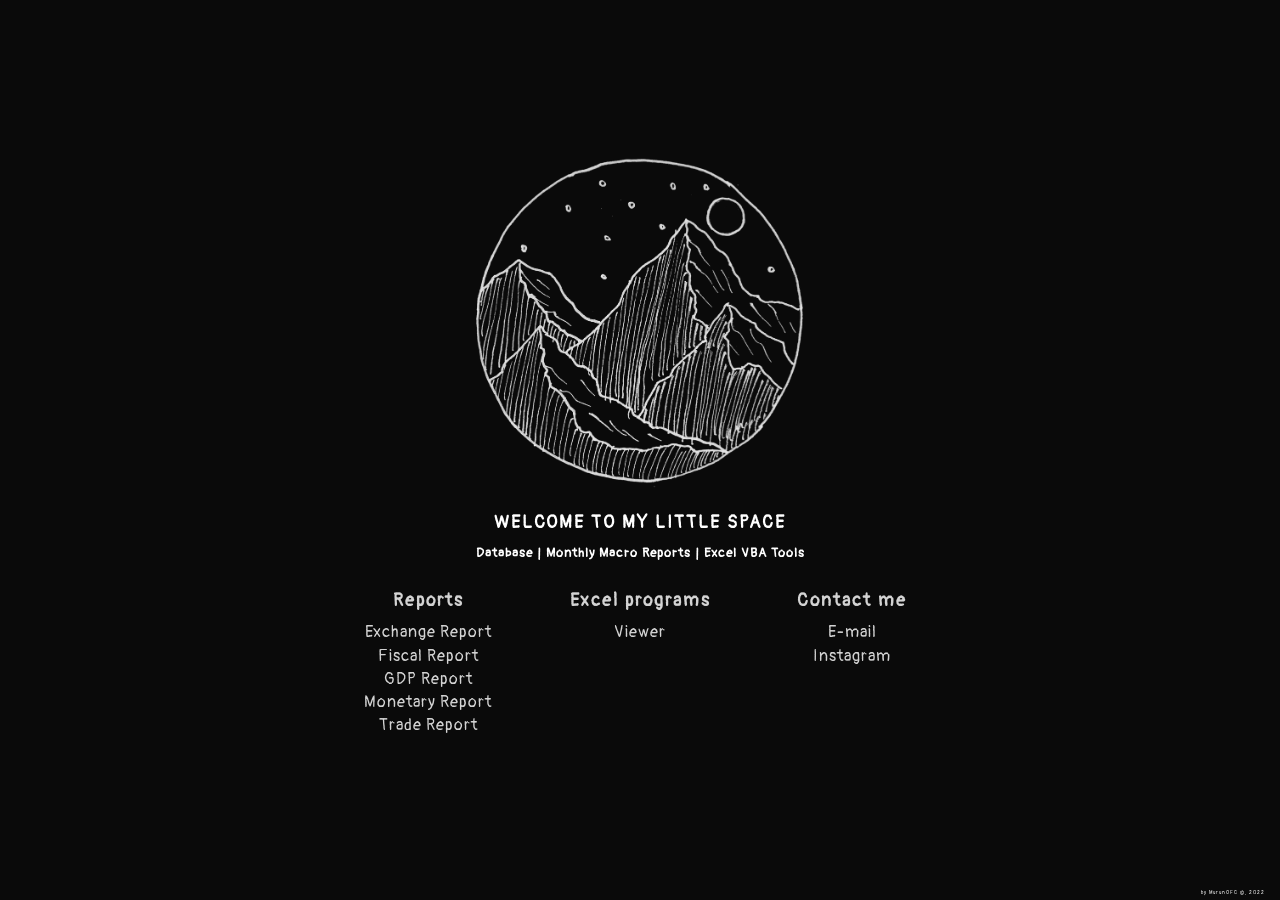
==== index.html @ 17a5b667 "Update on Reports" ====
<html>

<head>
    <link rel="stylesheet" type="text/css" href="assets/stylesheet.css" media="screen" />
    <link rel="preconnect" href="https://fonts.googleapis.com">
    <link rel="preconnect" href="https://fonts.gstatic.com" crossorigin>
    <link href="https://fonts.googleapis.com/css2?family=Pangolin&display=swap" rel="stylesheet">
    <link rel="icon" href="assets/favicon.svg" type="image/svg+xml">
    <script src="assets/homepage.js"></script>
    <title>MurunOFC</title>
</head>

<body>
    <div class="center-container">
        <div class="image-container">
            <img class='image' id="center-image">
        </div>

        <div class="middle">
            <h2>WELCOME TO MY LITTLE SPACE</h2>
            <h3>Database | Monthly Macro Reports | Excel VBA Tools</h3>
        </div>

        <div class='links-container'>

            <div class='links-group'>
                <h2>Reports</h2>
                <ul class='links-list'>

                    <li><a href="/documents/Exchange Report.pdf">Exchange Report</a></li>

                    <li><a href="/documents/Fiscal Report.pdf">Fiscal Report</a></li>

                    <li><a href="/documents/GDP Report.pdf">GDP Report</a></li>

                    <li><a href="/documents/Monetary Report.pdf">Monetary Report</a></li>

                    <li><a href="/documents/Trade Report.pdf">Trade Report</a></li>

                </ul>
            </div>

            <div class='links-group'>
                <h2>Excel programs</h2>
                <ul class='links-list'>

                    <li><a href="/documents/Viewer.xlsm">Viewer</a></li>
                    <!--
                    <li><a href="https://Stackoverflow.com">StackOverflow</a></li>

                    <li><a href="https://cloud.google.com/">Google Cloud</a></li>
                    -->
                </ul>
            </div>

            <div class='links-group'>
                <h2>Contact me</h2>
                <ul class='links-list'>

                    <li><a href="mailto: murunofc@gmail.com">E-mail</a></li>

                    <li><a href="https://www.instagram.com/murunofc/">Instagram</a></li>

                </ul>
            </div>

            <div class="bottom">
                <p>by MurunOFC ©, 2022 </p>
            </div>

        </div>
    </div>
</body>

</html>
---- assets/stylesheet.css ----
:root {
    --background-color: #0a0a0a;
    --text-color: #D3D3D3;
    --placeholder-color: #dedeee;
    --header-color: white;
    --accent-color: #30D8F0;
    --title-color: white;
}

body {
    min-height: 100vh;
    min-width: 100vw;
    display: flex;
    justify-content: center;
    align-items: center;
    font-family: 'Pangolin', cursive;
    color: var(--header-color);
    letter-spacing: 1px;
    margin: 0;
    padding: 0;
    background-color: var(--background-color);
    /*background-image: url('/assets/background.jpg');
    height: 100%;
    background-position: center;
    background-size: cover;
    position: relative;*/
}


h2 {
    font-size: 1.1rem;
    margin: 0 0 .5rem 0;
    letter-spacing: 2px;
}

h3 {
    font-size: 0.8rem;
}

.center-container {
    width: 90%;
    max-width: 1000px;
    display: flex;
    flex-direction: column;
    justify-content: center;
    align-items: center;
}

.image-container {
    width: 40%;
    max-width: 350px;
    margin-bottom: 1rem;
}

.image {
    width: 100%;
    border-radius: 50%;
    aspect-ratio: 1;
    object-fit: cover;
}


.middle {
    text-align: center;
    list-style-type: none;
    /* Remove bullets */
    padding: 0;
    /* Remove padding */
    margin: 0;
    /* Remove margins */
    color: var(--title-color);
}


.links-container {
    width: 100%;
    display: flex;
    flex-direction: row;
    justify-content: center;
    align-items: top;
    flex-wrap: wrap;
}

.links-group {
    display: flex;
    flex-direction: column;
    justify-content: top;
    align-items: center;
    flex: 1 1 0px;
    margin: 1em;
    max-width: 180px;
    color: var(--text-color)
}

.links-list {
    text-align: center;
    list-style-type: none;
    /* Remove bullets */
    padding: 0;
    /* Remove padding */
    margin: 0;
    /* Remove margins */
}

.links-list a {
    text-decoration: none;
    color: var(--text-color);
    transition: ease all .3s;
}

.links-list a:hover {
    color: var(--accent-color);
}

.links-list li {
    margin: 0.2rem 0;
}

.bottom {
    text-align: center;
    bottom: 0;
    font-size: 0.3rem;
    right: 15px;
    position: absolute;
}
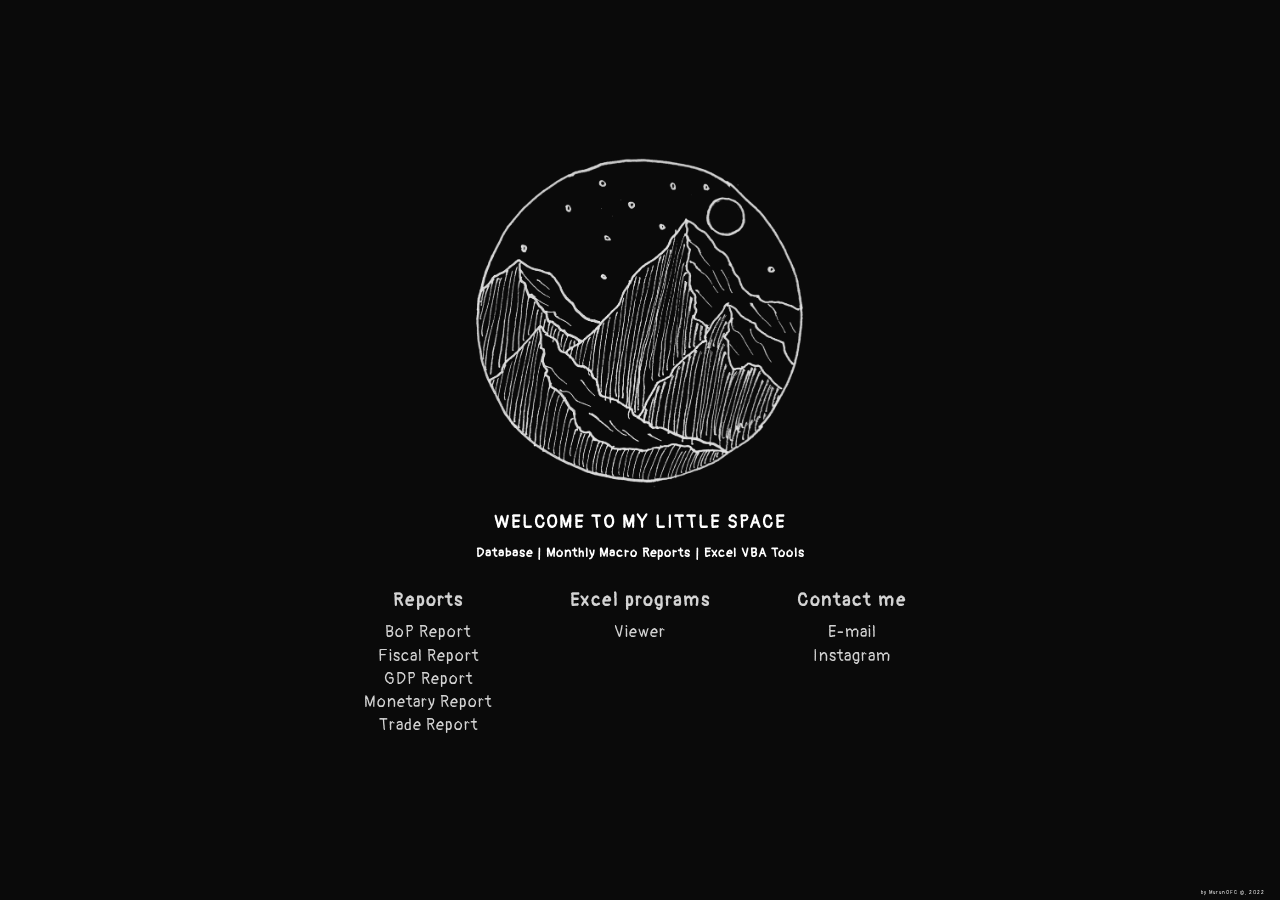
==== commit 1d0ff0d8: "scheduled commit - Sun 05/21/2023" ====
--- a/index.html
+++ b/index.html
@@ -27,7 +27,7 @@
                 <h2>Reports</h2>
                 <ul class='links-list'>
 
-                    <li><a href="/documents/Exchange Report.pdf">Exchange Report</a></li>
+                    <li><a href="/documents/BoP Report.pdf">BoP Report</a></li>
 
                     <li><a href="/documents/Fiscal Report.pdf">Fiscal Report</a></li>
 
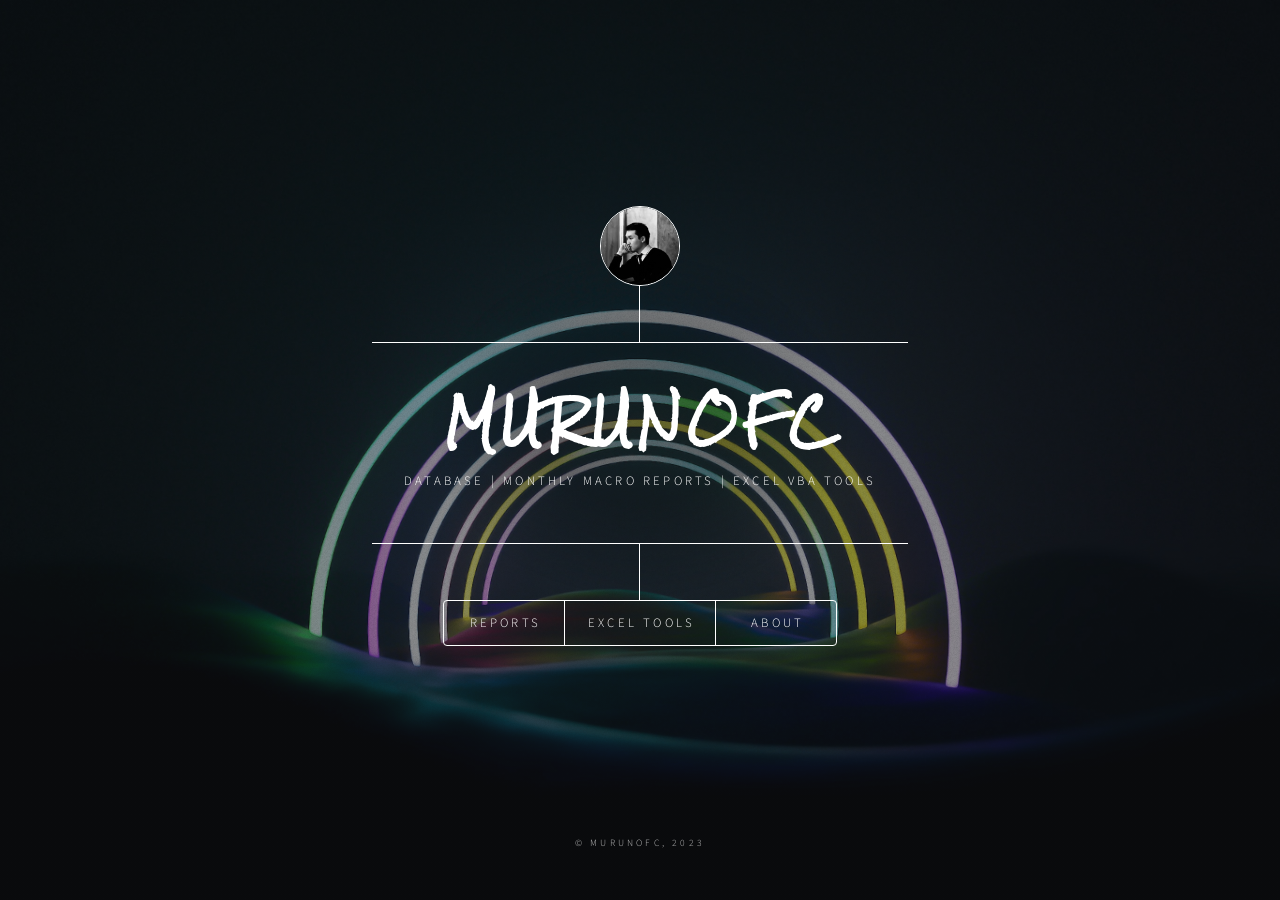
==== commit c9e3530a: "Website Version 3" ====
--- a/index.html
+++ b/index.html
@@ -1,75 +1,206 @@
+<!DOCTYPE HTML>
+
 <html>
 
 <head>
-    <link rel="stylesheet" type="text/css" href="assets/stylesheet.css" media="screen" />
-    <link rel="preconnect" href="https://fonts.googleapis.com">
-    <link rel="preconnect" href="https://fonts.gstatic.com" crossorigin>
-    <link href="https://fonts.googleapis.com/css2?family=Pangolin&display=swap" rel="stylesheet">
-    <link rel="icon" href="assets/favicon.svg" type="image/svg+xml">
-    <script src="assets/homepage.js"></script>
     <title>MurunOFC</title>
+    <meta charset="utf-8" />
+    <meta name="viewport" content="width=device-width, initial-scale=1, user-scalable=no" />
+    <link rel="stylesheet" href="assets/css/main.css" />
+    <noscript>
+        <link rel="stylesheet" href="assets/css/noscript.css" />
+    </noscript>
 </head>
 
-<body>
-    <div class="center-container">
-        <div class="image-container">
-            <img class='image' id="center-image">
+<body class="is-preload">
+
+    <!-- Wrapper -->
+    <div id="wrapper">
+
+        <!-- Header -->
+        <header id="header">
+            <div class="logo">
+                <div class="image-cropper">
+                    <img src="images/profile.jpg" class="rounded" />
+                </div>
+            </div>
+            <div class="content">
+                <div class="inner">
+                    <h1>MurunOFC</h1>
+                    <p>Database | Monthly Macro Reports | Excel VBA Tools</p>
+                </div>
+            </div>
+            <nav>
+                <ul>
+                    <li><a href="#report">Reports</a></li>
+                    <li><a href="#tools">Excel Tools</a></li>
+                    <li><a href="#about">About</a></li>
+
+                </ul>
+            </nav>
+        </header>
+
+        <!-- Main -->
+        <div id="main">
+
+            <!-- Reports -->
+            <article id="report">
+
+                <h2 class="major">Reports</h2>
+                <!-- <span class="image main"><img src="images/pic01.jpg" alt="" /></span> -->
+                <!-- <p>Mongolian Macro-Economic reports</p> -->
+
+                <table>
+                    <thead>
+                        <tr>
+                            <th>Report Name</th>
+                            <th></th>
+                            <th></th>
+                        </tr>
+                    </thead>
+                    <tbody>
+                        <tr>
+                            <td>GDP Report</td>
+                            <td>
+                                <a target="_blank" href="/documents/GDP Report MN.pdf" class="button small">MN</a>
+                            </td>
+                            <td><a target="_blank" href="/documents/GDP Report EN.pdf" class="button small">EN</a></td>
+                        </tr>
+
+                        <tr>
+                            <td>Monetary Report</td>
+                            <td>
+                                <a target="_blank" href="/documents/Monetary Report MN.pdf" class="button small">MN</a>
+                            </td>
+                            <td><a target="_blank" href="/documents/Monetary Report EN.pdf" class="button small">EN</a>
+                            </td>
+                        </tr>
+
+                        <tr>
+                            <td>Trade Report</td>
+                            <td>
+                                <a target="_blank" href="/documents/Trade Report MN.pdf" class="button small">MN</a>
+                            </td>
+                            <td><a target="_blank" href="/documents/Trade Report EN.pdf" class="button small">EN</a>
+                            </td>
+                        </tr>
+
+                        <tr>
+                            <td>Fiscal Report</td>
+                            <td>
+                                <a target="_blank" href="/documents/Fiscal Report MN.pdf" class="button small">MN</a>
+                            </td>
+                            <td><a target="_blank" href="/documents/Fiscal Report EN.pdf" class="button small">EN</a>
+                            </td>
+                        </tr>
+
+                        <tr>
+                            <td>BoP Report</td>
+                            <td>
+                                <a target="_blank" href="/documents/BoP Report MN.pdf" class="button small">MN</a>
+                            </td>
+                            <td><a target="_blank" href="/documents/BoP Report EN.pdf" class="button small">EN</a></td>
+                        </tr>
+
+                    </tbody>
+
+                </table>
+
+
+            </article>
+
+
+            <!-- Excel Tools -->
+            <article id="tools">
+                <h2 class="major">Excel Tools</h2>
+                <!-- <span class="image main"><img src="images/pic02.jpg" alt="" /></span> -->
+
+                <table>
+                    <thead>
+                        <tr>
+                            <th>Tools</th>
+                            <th></th>
+                        </tr>
+                    </thead>
+                    <tbody>
+                        <tr>
+                            <td>Excel Viewer</td>
+                            <td>
+                                <a target="_blank" href="/documents/Viewer.xlsm" class="button small">Download</a>
+                            </td>
+
+                        </tr>
+
+
+
+
+                    </tbody>
+
+                </table>
+
+
+            </article>
+
+            <!-- Contact -->
+            <article id="about">
+                <h2 class="major">About me</h2>
+                <!-- <span class="image main"><img src="images/pic03.jpg" alt="" /></span> -->
+                <p>
+                    <b>Murun Ulziibaatar</b> </br>
+                    Economist | Researcher | Data Analyst </br>
+                    </br>
+                    I make automations on python and vba. You can find macro-economic datas and reports updated on
+                    monthly bases on this website. </br>
+                    </br>
+                    Ulaanbaatar, Mongolia
+
+                </p>
+
+                <section class="split contact">
+                    <section class="alt">
+                        <h3></h3>
+                        <ul class="icons">
+                            <li><a href="mailto: murunofc@gmail.com" class="fas fa-envelope"><span
+                                        class="label"></span></a>
+                            <li><a target="_blank" href="https://www.instagram.com/murunofc/"
+                                    class="icon brands fa-instagram"><span class="label">Instagram</span></a>
+                            </li>
+                            <li><a target="_blank" href="https://github.com/murunofc"
+                                    class="icon brands fa-github"><span class="label">GitHub</span></a></li>
+                        </ul>
+                    </section>
+
+
+                </section>
+
+
+
+
+
+
+            </article>
+
+
+
         </div>
 
-        <div class="middle">
-            <h2>WELCOME TO MY LITTLE SPACE</h2>
-            <h3>Database | Monthly Macro Reports | Excel VBA Tools</h3>
-        </div>
-
-        <div class='links-container'>
-
-            <div class='links-group'>
-                <h2>Reports</h2>
-                <ul class='links-list'>
-
-                    <li><a href="/documents/BoP Report.pdf">BoP Report</a></li>
-
-                    <li><a href="/documents/Fiscal Report.pdf">Fiscal Report</a></li>
-
-                    <li><a href="/documents/GDP Report.pdf">GDP Report</a></li>
-
-                    <li><a href="/documents/Monetary Report.pdf">Monetary Report</a></li>
-
-                    <li><a href="/documents/Trade Report.pdf">Trade Report</a></li>
-
-                </ul>
-            </div>
-
-            <div class='links-group'>
-                <h2>Excel programs</h2>
-                <ul class='links-list'>
-
-                    <li><a href="/documents/Viewer.xlsm">Viewer</a></li>
-                    <!--
-                    <li><a href="https://Stackoverflow.com">StackOverflow</a></li>
-
-                    <li><a href="https://cloud.google.com/">Google Cloud</a></li>
-                    -->
-                </ul>
-            </div>
-
-            <div class='links-group'>
-                <h2>Contact me</h2>
-                <ul class='links-list'>
-
-                    <li><a href="mailto: murunofc@gmail.com">E-mail</a></li>
-
-                    <li><a href="https://www.instagram.com/murunofc/">Instagram</a></li>
-
-                </ul>
-            </div>
-
-            <div class="bottom">
-                <p>by MurunOFC ©, 2022 </p>
-            </div>
-
-        </div>
+        <!-- Footer -->
+        <footer id="footer">
+            <p class="copyright">&copy; MurunOFC, 2023</p>
+        </footer>
+
     </div>
+
+    <!-- BG -->
+    <div id="bg"></div>
+
+    <!-- Scripts -->
+    <script src="assets/js/jquery.min.js"></script>
+    <script src="assets/js/browser.min.js"></script>
+    <script src="assets/js/breakpoints.min.js"></script>
+    <script src="assets/js/util.js"></script>
+    <script src="assets/js/main.js"></script>
+
 </body>
 
 </html>
--- a/assets/css/main.css
+++ b/assets/css/main.css
@@ -0,0 +1,1798 @@
+@import url(fontawesome-all.min.css);
+@import url("https://fonts.googleapis.com/css?family=Source+Sans+Pro:300italic,600italic,300,600");
+@import url("https://fonts.googleapis.com/css?family=Open+Sans:700");
+@import url("https://fonts.googleapis.com/css2?family=Caveat:wght@700&display=swap");
+@import url("https://fonts.googleapis.com/css2?family=Rock+Salt&display=swap");
+
+html,
+body,
+div,
+span,
+applet,
+object,
+iframe,
+h1,
+h2,
+h3,
+h4,
+h5,
+h6,
+p,
+blockquote,
+pre,
+a,
+abbr,
+acronym,
+address,
+big,
+cite,
+code,
+del,
+dfn,
+em,
+img,
+ins,
+kbd,
+q,
+s,
+samp,
+small,
+strike,
+strong,
+sub,
+sup,
+tt,
+var,
+b,
+u,
+i,
+center,
+dl,
+dt,
+dd,
+ol,
+ul,
+li,
+fieldset,
+form,
+label,
+legend,
+table,
+caption,
+tbody,
+tfoot,
+thead,
+tr,
+th,
+td,
+article,
+aside,
+canvas,
+details,
+embed,
+figure,
+figcaption,
+footer,
+header,
+hgroup,
+menu,
+nav,
+output,
+ruby,
+section,
+summary,
+time,
+mark,
+audio,
+video {
+	margin: 0;
+	padding: 0;
+	border: 0;
+	font-size: 100%;
+	font: inherit;
+	vertical-align: baseline;
+}
+
+article,
+aside,
+details,
+figcaption,
+figure,
+footer,
+header,
+hgroup,
+menu,
+nav,
+section {
+	display: block;
+}
+
+body {
+	line-height: 1;
+}
+
+ol,
+ul {
+	list-style: none;
+}
+
+blockquote,
+q {
+	quotes: none;
+}
+
+blockquote:before,
+blockquote:after,
+q:before,
+q:after {
+	content: '';
+	content: none;
+}
+
+table {
+	border-collapse: collapse;
+	border-spacing: 0;
+}
+
+body {
+	-webkit-text-size-adjust: none;
+}
+
+mark {
+	background-color: transparent;
+	color: inherit;
+}
+
+input::-moz-focus-inner {
+	border: 0;
+	padding: 0;
+}
+
+input,
+select,
+textarea {
+	-moz-appearance: none;
+	-webkit-appearance: none;
+	-ms-appearance: none;
+	appearance: none;
+}
+
+/* Basic */
+
+@-ms-viewport {
+	width: device-width;
+}
+
+@media screen and (max-width: 480px) {
+
+	html,
+	body {
+		min-width: 320px;
+	}
+
+}
+
+html {
+	box-sizing: border-box;
+}
+
+*,
+*:before,
+*:after {
+	box-sizing: inherit;
+}
+
+body {
+	background: #1b1f22;
+}
+
+body.is-preload *,
+body.is-preload *:before,
+body.is-preload *:after {
+	-moz-animation: none !important;
+	-webkit-animation: none !important;
+	-ms-animation: none !important;
+	animation: none !important;
+	-moz-transition: none !important;
+	-webkit-transition: none !important;
+	-ms-transition: none !important;
+	transition: none !important;
+}
+
+/* Type */
+
+html {
+	font-size: 16pt;
+}
+
+@media screen and (max-width: 1680px) {
+
+	html {
+		font-size: 12pt;
+	}
+
+}
+
+@media screen and (max-width: 736px) {
+
+	html {
+		font-size: 11pt;
+	}
+
+}
+
+@media screen and (max-width: 360px) {
+
+	html {
+		font-size: 10pt;
+	}
+
+}
+
+body,
+input,
+select,
+textarea {
+	color: #ffffff;
+	font-family: "Source Sans Pro", sans-serif;
+	font-weight: 300;
+	font-size: 1rem;
+	line-height: 1.65;
+}
+
+a {
+	-moz-transition: color 0.2s ease-in-out, background-color 0.2s ease-in-out, border-bottom-color 0.2s ease-in-out;
+	-webkit-transition: color 0.2s ease-in-out, background-color 0.2s ease-in-out, border-bottom-color 0.2s ease-in-out;
+	-ms-transition: color 0.2s ease-in-out, background-color 0.2s ease-in-out, border-bottom-color 0.2s ease-in-out;
+	transition: color 0.2s ease-in-out, background-color 0.2s ease-in-out, border-bottom-color 0.2s ease-in-out;
+	border-bottom: dotted 1px rgba(255, 255, 255, 0.5);
+	text-decoration: none;
+	color: inherit;
+}
+
+a:hover {
+	border-bottom-color: transparent;
+}
+
+strong,
+b {
+	color: #ffffff;
+	font-weight: 600;
+}
+
+em,
+i {
+	font-style: italic;
+}
+
+p {
+	margin: 0 0 2rem 0;
+}
+
+h1,
+h2,
+h3,
+h4,
+h5,
+h6 {
+	color: #ffffff;
+	font-weight: 600;
+	line-height: 1.5;
+	margin: 0 0 1rem 0;
+	text-transform: uppercase;
+	letter-spacing: 0.2rem;
+}
+
+h1 a,
+h2 a,
+h3 a,
+h4 a,
+h5 a,
+h6 a {
+	color: inherit;
+	text-decoration: none;
+}
+
+h1.major,
+h2.major,
+h3.major,
+h4.major,
+h5.major,
+h6.major {
+	border-bottom: solid 1px #ffffff;
+	width: -moz-max-content;
+	width: -webkit-max-content;
+	width: -ms-max-content;
+	width: max-content;
+	padding-bottom: 0.5rem;
+	margin: 0 0 2rem 0;
+}
+
+h1 {
+	font-size: 3rem;
+	line-height: 1.3;
+	letter-spacing: 0.25rem;
+	/* font-family: 'Caveat', cursive; */
+	font-family: 'Rock Salt', cursive;
+}
+
+h2 {
+	font-size: 1.5rem;
+	line-height: 1.4;
+	letter-spacing: 0.25rem;
+	font-family: "Source Sans Pro", sans-serif;
+}
+
+h3 {
+	font-size: 1rem;
+}
+
+h4 {
+	font-size: 0.8rem;
+}
+
+h5 {
+	font-size: 0.7rem;
+}
+
+h6 {
+	font-size: 0.6rem;
+}
+
+@media screen and (max-width: 736px) {
+
+	h1 {
+		font-size: 1.75rem;
+		line-height: 1.4;
+	}
+
+	h2 {
+		font-size: 1.25em;
+		line-height: 1.5;
+	}
+
+}
+
+sub {
+	font-size: 0.8rem;
+	position: relative;
+	top: 0.5rem;
+}
+
+sup {
+	font-size: 0.8rem;
+	position: relative;
+	top: -0.5rem;
+}
+
+blockquote {
+	border-left: solid 4px #ffffff;
+	font-style: italic;
+	margin: 0 0 2rem 0;
+	padding: 0.5rem 0 0.5rem 2rem;
+}
+
+code {
+	background: rgba(255, 255, 255, 0.075);
+	border-radius: 4px;
+	font-family: "Source Sans Pro", sans-serif;
+	font-size: 0.9rem;
+	margin: 0 0.25rem;
+	padding: 0.25rem 0.65rem;
+}
+
+pre {
+	-webkit-overflow-scrolling: touch;
+	font-family: "Source Sans Pro", sans-serif;
+	font-size: 0.9rem;
+	margin: 0 0 2rem 0;
+}
+
+pre code {
+	display: block;
+	line-height: 1.75;
+	padding: 1rem 1.5rem;
+	overflow-x: auto;
+}
+
+hr {
+	border: 0;
+	border-bottom: solid 1px #ffffff;
+	margin: 2.75rem 0;
+}
+
+.align-left {
+	text-align: left;
+}
+
+.align-center {
+	text-align: center;
+}
+
+.align-right {
+	text-align: right;
+}
+
+/* Form */
+
+form {
+	margin: 0 0 2rem 0;
+}
+
+form> :last-child {
+	margin-bottom: 0;
+}
+
+form>.fields {
+	display: -moz-flex;
+	display: -webkit-flex;
+	display: -ms-flex;
+	display: flex;
+	-moz-flex-wrap: wrap;
+	-webkit-flex-wrap: wrap;
+	-ms-flex-wrap: wrap;
+	flex-wrap: wrap;
+	width: calc(100% + 3rem);
+	margin: -1.5rem 0 2rem -1.5rem;
+}
+
+form>.fields>.field {
+	-moz-flex-grow: 0;
+	-webkit-flex-grow: 0;
+	-ms-flex-grow: 0;
+	flex-grow: 0;
+	-moz-flex-shrink: 0;
+	-webkit-flex-shrink: 0;
+	-ms-flex-shrink: 0;
+	flex-shrink: 0;
+	padding: 1.5rem 0 0 1.5rem;
+	width: calc(100% - 1.5rem);
+}
+
+form>.fields>.field.half {
+	width: calc(50% - 0.75rem);
+}
+
+form>.fields>.field.third {
+	width: calc(100%/3 - 0.5rem);
+}
+
+form>.fields>.field.quarter {
+	width: calc(25% - 0.375rem);
+}
+
+@media screen and (max-width: 480px) {
+
+	form>.fields {
+		width: calc(100% + 3rem);
+		margin: -1.5rem 0 2rem -1.5rem;
+	}
+
+	form>.fields>.field {
+		padding: 1.5rem 0 0 1.5rem;
+		width: calc(100% - 1.5rem);
+	}
+
+	form>.fields>.field.half {
+		width: calc(100% - 1.5rem);
+	}
+
+	form>.fields>.field.third {
+		width: calc(100% - 1.5rem);
+	}
+
+	form>.fields>.field.quarter {
+		width: calc(100% - 1.5rem);
+	}
+
+}
+
+label {
+	color: #ffffff;
+	display: block;
+	font-size: 0.8rem;
+	font-weight: 300;
+	letter-spacing: 0.2rem;
+	line-height: 1.5;
+	margin: 0 0 1rem 0;
+	text-transform: uppercase;
+}
+
+input[type="text"],
+input[type="password"],
+input[type="email"],
+input[type="tel"],
+select,
+textarea {
+	-moz-appearance: none;
+	-webkit-appearance: none;
+	-ms-appearance: none;
+	appearance: none;
+	-moz-transition: border-color 0.2s ease-in-out, box-shadow 0.2s ease-in-out, background-color 0.2s ease-in-out;
+	-webkit-transition: border-color 0.2s ease-in-out, box-shadow 0.2s ease-in-out, background-color 0.2s ease-in-out;
+	-ms-transition: border-color 0.2s ease-in-out, box-shadow 0.2s ease-in-out, background-color 0.2s ease-in-out;
+	transition: border-color 0.2s ease-in-out, box-shadow 0.2s ease-in-out, background-color 0.2s ease-in-out;
+	background-color: transparent;
+	border-radius: 4px;
+	border: solid 1px #ffffff;
+	color: inherit;
+	display: block;
+	outline: 0;
+	padding: 0 1rem;
+	text-decoration: none;
+	width: 100%;
+}
+
+input[type="text"]:invalid,
+input[type="password"]:invalid,
+input[type="email"]:invalid,
+input[type="tel"]:invalid,
+select:invalid,
+textarea:invalid {
+	box-shadow: none;
+}
+
+input[type="text"]:focus,
+input[type="password"]:focus,
+input[type="email"]:focus,
+input[type="tel"]:focus,
+select:focus,
+textarea:focus {
+	background: rgba(255, 255, 255, 0.075);
+	border-color: #ffffff;
+	box-shadow: 0 0 0 1px #ffffff;
+}
+
+select {
+	background-image: url("data:image/svg+xml;charset=utf8,%3Csvg xmlns='http://www.w3.org/2000/svg' width='40' height='40' preserveAspectRatio='none' viewBox='0 0 40 40'%3E%3Cpath d='M9.4,12.3l10.4,10.4l10.4-10.4c0.2-0.2,0.5-0.4,0.9-0.4c0.3,0,0.6,0.1,0.9,0.4l3.3,3.3c0.2,0.2,0.4,0.5,0.4,0.9 c0,0.4-0.1,0.6-0.4,0.9L20.7,31.9c-0.2,0.2-0.5,0.4-0.9,0.4c-0.3,0-0.6-0.1-0.9-0.4L4.3,17.3c-0.2-0.2-0.4-0.5-0.4-0.9 c0-0.4,0.1-0.6,0.4-0.9l3.3-3.3c0.2-0.2,0.5-0.4,0.9-0.4S9.1,12.1,9.4,12.3z' fill='%23ffffff' /%3E%3C/svg%3E");
+	background-size: 1.25rem;
+	background-repeat: no-repeat;
+	background-position: calc(100% - 1rem) center;
+	height: 2.75rem;
+	padding-right: 2.75rem;
+	text-overflow: ellipsis;
+}
+
+select option {
+	color: #ffffff;
+	background: #1b1f22;
+}
+
+select:focus::-ms-value {
+	background-color: transparent;
+}
+
+select::-ms-expand {
+	display: none;
+}
+
+input[type="text"],
+input[type="password"],
+input[type="email"],
+select {
+	height: 2.75rem;
+}
+
+textarea {
+	padding: 0.75rem 1rem;
+}
+
+input[type="checkbox"],
+input[type="radio"] {
+	-moz-appearance: none;
+	-webkit-appearance: none;
+	-ms-appearance: none;
+	appearance: none;
+	display: block;
+	float: left;
+	margin-right: -2rem;
+	opacity: 0;
+	width: 1rem;
+	z-index: -1;
+}
+
+input[type="checkbox"]+label,
+input[type="radio"]+label {
+	text-decoration: none;
+	-moz-user-select: none;
+	-webkit-user-select: none;
+	-ms-user-select: none;
+	user-select: none;
+	color: #ffffff;
+	cursor: pointer;
+	display: inline-block;
+	font-size: 0.8rem;
+	font-weight: 300;
+	margin: 0 0 0.5rem 0;
+	padding-left: 2.65rem;
+	padding-right: 0.75rem;
+	position: relative;
+}
+
+input[type="checkbox"]+label:before,
+input[type="radio"]+label:before {
+	-moz-osx-font-smoothing: grayscale;
+	-webkit-font-smoothing: antialiased;
+	display: inline-block;
+	font-style: normal;
+	font-variant: normal;
+	text-rendering: auto;
+	line-height: 1;
+	text-transform: none !important;
+	font-family: 'Font Awesome 5 Free';
+	font-weight: 900;
+}
+
+input[type="checkbox"]+label:before,
+input[type="radio"]+label:before {
+	-moz-transition: border-color 0.2s ease-in-out, box-shadow 0.2s ease-in-out, background-color 0.2s ease-in-out;
+	-webkit-transition: border-color 0.2s ease-in-out, box-shadow 0.2s ease-in-out, background-color 0.2s ease-in-out;
+	-ms-transition: border-color 0.2s ease-in-out, box-shadow 0.2s ease-in-out, background-color 0.2s ease-in-out;
+	transition: border-color 0.2s ease-in-out, box-shadow 0.2s ease-in-out, background-color 0.2s ease-in-out;
+	border-radius: 4px;
+	border: solid 1px #ffffff;
+	content: '';
+	display: inline-block;
+	height: 1.65rem;
+	left: 0;
+	line-height: 1.65rem;
+	position: absolute;
+	text-align: center;
+	top: -0.15rem;
+	width: 1.65rem;
+}
+
+input[type="checkbox"]:checked+label:before,
+input[type="radio"]:checked+label:before {
+	background: #ffffff !important;
+	border-color: #ffffff !important;
+	color: #1b1f22;
+	content: '\f00c';
+}
+
+input[type="checkbox"]:focus+label:before,
+input[type="radio"]:focus+label:before {
+	background: rgba(255, 255, 255, 0.075);
+	border-color: #ffffff;
+	box-shadow: 0 0 0 1px #ffffff;
+}
+
+input[type="checkbox"]+label:before {
+	border-radius: 4px;
+}
+
+input[type="radio"]+label:before {
+	border-radius: 100%;
+}
+
+::-webkit-input-placeholder {
+	color: rgba(255, 255, 255, 0.5) !important;
+	opacity: 1.0;
+}
+
+:-moz-placeholder {
+	color: rgba(255, 255, 255, 0.5) !important;
+	opacity: 1.0;
+}
+
+::-moz-placeholder {
+	color: rgba(255, 255, 255, 0.5) !important;
+	opacity: 1.0;
+}
+
+:-ms-input-placeholder {
+	color: rgba(255, 255, 255, 0.5) !important;
+	opacity: 1.0;
+}
+
+.formerize-placeholder {
+	color: rgba(255, 255, 255, 0.5) !important;
+	opacity: 1.0;
+}
+
+/* Box */
+
+.box {
+	border-radius: 4px;
+	border: solid 1px #ffffff;
+	margin-bottom: 2rem;
+	padding: 1.5em;
+}
+
+.box> :last-child,
+.box> :last-child> :last-child,
+.box> :last-child> :last-child> :last-child {
+	margin-bottom: 0;
+}
+
+.box.alt {
+	border: 0;
+	border-radius: 0;
+	padding: 0;
+}
+
+/* Icon */
+
+.icon {
+	text-decoration: none;
+	border-bottom: none;
+	position: relative;
+}
+
+.icon:before {
+	-moz-osx-font-smoothing: grayscale;
+	-webkit-font-smoothing: antialiased;
+	display: inline-block;
+	font-style: normal;
+	font-variant: normal;
+	text-rendering: auto;
+	line-height: 1;
+	text-transform: none !important;
+	font-family: 'Font Awesome 5 Free';
+	font-weight: 400;
+}
+
+.icon>.label {
+	display: none;
+}
+
+.icon:before {
+	line-height: inherit;
+}
+
+.icon.solid:before {
+	font-weight: 900;
+}
+
+.icon.brands:before {
+	font-family: 'Font Awesome 5 Brands';
+}
+
+/* Image */
+
+.image {
+	border-radius: 4px;
+	border: 0;
+	display: inline-block;
+	position: relative;
+}
+
+.image:before {
+	pointer-events: none;
+	background-image: url("../../images/overlay.png");
+	background-color: rgba(19, 21, 25, 0.5);
+	border-radius: 4px;
+	content: '';
+	display: block;
+	height: 100%;
+	left: 0;
+	opacity: 0.5;
+	position: absolute;
+	top: 0;
+	width: 100%;
+}
+
+.image img {
+	border-radius: 4px;
+	display: block;
+}
+
+.image.left,
+.image.right {
+	max-width: 40%;
+}
+
+.image.left img,
+.image.right img {
+	width: 100%;
+}
+
+.image.left {
+	float: left;
+	padding: 0 1.5em 1em 0;
+	top: 0.25em;
+}
+
+.image.right {
+	float: right;
+	padding: 0 0 1em 1.5em;
+	top: 0.25em;
+}
+
+.image.fit {
+	display: block;
+	margin: 0 0 2rem 0;
+	width: 100%;
+}
+
+.image.fit img {
+	width: 100%;
+}
+
+.image.main {
+	display: block;
+	margin: 2.5rem 0;
+	width: 100%;
+}
+
+.image.main img {
+	width: 100%;
+}
+
+
+@media screen and (max-width: 736px) {
+
+	.image.main {
+		margin: 2rem 0;
+	}
+
+}
+
+@media screen and (max-width: 480px) {
+
+	.image.main {
+		margin: 1.5rem 0;
+	}
+
+}
+
+/* List */
+
+ol {
+	list-style: decimal;
+	margin: 0 0 2rem 0;
+	padding-left: 1.25em;
+}
+
+ol li {
+	padding-left: 0.25em;
+}
+
+ul {
+	list-style: disc;
+	margin: 0 0 2rem 0;
+	padding-left: 1em;
+}
+
+ul li {
+	padding-left: 0.5em;
+}
+
+ul.alt {
+	list-style: none;
+	padding-left: 0;
+}
+
+ul.alt li {
+	border-top: solid 1px #ffffff;
+	padding: 0.5em 0;
+}
+
+ul.alt li:first-child {
+	border-top: 0;
+	padding-top: 0;
+}
+
+dl {
+	margin: 0 0 2rem 0;
+}
+
+dl dt {
+	display: block;
+	font-weight: 600;
+	margin: 0 0 1rem 0;
+}
+
+dl dd {
+	margin-left: 2rem;
+}
+
+/* Actions */
+
+ul.actions {
+	display: -moz-flex;
+	display: -webkit-flex;
+	display: -ms-flex;
+	display: flex;
+	cursor: default;
+	list-style: none;
+	margin-left: -1rem;
+	padding-left: 0;
+}
+
+ul.actions li {
+	padding: 0 0 0 1rem;
+	vertical-align: middle;
+}
+
+ul.actions.special {
+	-moz-justify-content: center;
+	-webkit-justify-content: center;
+	-ms-justify-content: center;
+	justify-content: center;
+	width: 100%;
+	margin-left: 0;
+}
+
+ul.actions.special li:first-child {
+	padding-left: 0;
+}
+
+ul.actions.stacked {
+	-moz-flex-direction: column;
+	-webkit-flex-direction: column;
+	-ms-flex-direction: column;
+	flex-direction: column;
+	margin-left: 0;
+}
+
+ul.actions.stacked li {
+	padding: 1.3rem 0 0 0;
+}
+
+ul.actions.stacked li:first-child {
+	padding-top: 0;
+}
+
+ul.actions.fit {
+	width: calc(100% + 1rem);
+}
+
+ul.actions.fit li {
+	-moz-flex-grow: 1;
+	-webkit-flex-grow: 1;
+	-ms-flex-grow: 1;
+	flex-grow: 1;
+	-moz-flex-shrink: 1;
+	-webkit-flex-shrink: 1;
+	-ms-flex-shrink: 1;
+	flex-shrink: 1;
+	width: 100%;
+}
+
+ul.actions.fit li>* {
+	width: 100%;
+}
+
+ul.actions.fit.stacked {
+	width: 100%;
+}
+
+@media screen and (max-width: 480px) {
+
+	ul.actions:not(.fixed) {
+		-moz-flex-direction: column;
+		-webkit-flex-direction: column;
+		-ms-flex-direction: column;
+		flex-direction: column;
+		margin-left: 0;
+		width: 100% !important;
+	}
+
+	ul.actions:not(.fixed) li {
+		-moz-flex-grow: 1;
+		-webkit-flex-grow: 1;
+		-ms-flex-grow: 1;
+		flex-grow: 1;
+		-moz-flex-shrink: 1;
+		-webkit-flex-shrink: 1;
+		-ms-flex-shrink: 1;
+		flex-shrink: 1;
+		padding: 1rem 0 0 0;
+		text-align: center;
+		width: 100%;
+	}
+
+	ul.actions:not(.fixed) li>* {
+		width: 100%;
+	}
+
+	ul.actions:not(.fixed) li:first-child {
+		padding-top: 0;
+	}
+
+	ul.actions:not(.fixed) li input[type="submit"],
+	ul.actions:not(.fixed) li input[type="reset"],
+	ul.actions:not(.fixed) li input[type="button"],
+	ul.actions:not(.fixed) li button,
+	ul.actions:not(.fixed) li .button {
+		width: 100%;
+	}
+
+	ul.actions:not(.fixed) li input[type="submit"].icon:before,
+	ul.actions:not(.fixed) li input[type="reset"].icon:before,
+	ul.actions:not(.fixed) li input[type="button"].icon:before,
+	ul.actions:not(.fixed) li button.icon:before,
+	ul.actions:not(.fixed) li .button.icon:before {
+		margin-left: -0.5em;
+	}
+
+}
+
+/* Icons */
+
+ul.icons {
+	cursor: default;
+	list-style: none;
+	padding-left: 0;
+}
+
+ul.icons li {
+	display: inline-block;
+	padding: 0 0.75em 0 0;
+}
+
+ul.icons li:last-child {
+	padding-right: 0;
+}
+
+ul.icons li a {
+	border-radius: 100%;
+	box-shadow: inset 0 0 0 1px #ffffff;
+	display: inline-block;
+	height: 2.25rem;
+	line-height: 2.25rem;
+	text-align: center;
+	width: 2.25rem;
+}
+
+ul.icons li a:hover {
+	background-color: rgba(255, 255, 255, 0.075);
+}
+
+ul.icons li a:active {
+	background-color: rgba(255, 255, 255, 0.175);
+}
+
+/* Table */
+
+.table-wrapper {
+	-webkit-overflow-scrolling: touch;
+	overflow-x: auto;
+}
+
+table {
+	margin: 0 0 2rem 0;
+	width: 100%;
+}
+
+table tbody tr {
+	border: solid 1px #ffffff;
+	border-left: 0;
+	border-right: 0;
+}
+
+table tbody tr:nth-child(2n + 1) {
+	background-color: rgba(255, 255, 255, 0.075);
+}
+
+table td {
+	padding: 0.75em 0.75em;
+}
+
+table th {
+	color: #ffffff;
+	font-size: 0.9em;
+	font-weight: 600;
+	padding: 0 0.75em 0.75em 0.75em;
+	text-align: left;
+}
+
+table thead {
+	border-bottom: solid 2px #ffffff;
+}
+
+table tfoot {
+	border-top: solid 2px #ffffff;
+}
+
+table.alt {
+	border-collapse: separate;
+}
+
+table.alt tbody tr td {
+	border: solid 1px #ffffff;
+	border-left-width: 0;
+	border-top-width: 0;
+}
+
+table.alt tbody tr td:first-child {
+	border-left-width: 1px;
+}
+
+table.alt tbody tr:first-child td {
+	border-top-width: 1px;
+}
+
+table.alt thead {
+	border-bottom: 0;
+}
+
+table.alt tfoot {
+	border-top: 0;
+}
+
+/* Button */
+
+input[type="submit"],
+input[type="reset"],
+input[type="button"],
+button,
+.button {
+	-moz-appearance: none;
+	-webkit-appearance: none;
+	-ms-appearance: none;
+	appearance: none;
+	-moz-transition: background-color 0.2s ease-in-out, color 0.2s ease-in-out;
+	-webkit-transition: background-color 0.2s ease-in-out, color 0.2s ease-in-out;
+	-ms-transition: background-color 0.2s ease-in-out, color 0.2s ease-in-out;
+	transition: background-color 0.2s ease-in-out, color 0.2s ease-in-out;
+	background-color: transparent;
+	border-radius: 4px;
+	border: 0;
+	box-shadow: inset 0 0 0 1px #ffffff;
+	color: #ffffff !important;
+	cursor: pointer;
+	display: inline-block;
+	font-size: 0.8rem;
+	font-weight: 300;
+	height: 2.75rem;
+	letter-spacing: 0.2rem;
+	line-height: 2.75rem;
+	outline: 0;
+	padding: 0 1.25rem 0 1.35rem;
+	text-align: center;
+	text-decoration: none;
+	text-transform: uppercase;
+	white-space: nowrap;
+}
+
+input[type="submit"]:hover,
+input[type="reset"]:hover,
+input[type="button"]:hover,
+button:hover,
+.button:hover {
+	background-color: rgba(255, 255, 255, 0.075);
+}
+
+input[type="submit"]:active,
+input[type="reset"]:active,
+input[type="button"]:active,
+button:active,
+.button:active {
+	background-color: rgba(255, 255, 255, 0.175);
+}
+
+input[type="submit"].icon:before,
+input[type="reset"].icon:before,
+input[type="button"].icon:before,
+button.icon:before,
+.button.icon:before {
+	margin-right: 0.5em;
+}
+
+input[type="submit"].fit,
+input[type="reset"].fit,
+input[type="button"].fit,
+button.fit,
+.button.fit {
+	width: 100%;
+}
+
+input[type="submit"].small,
+input[type="reset"].small,
+input[type="button"].small,
+button.small,
+.button.small {
+	font-size: 0.6rem;
+	height: 2.0625rem;
+	line-height: 2.0625rem;
+}
+
+input[type="submit"].primary,
+input[type="reset"].primary,
+input[type="button"].primary,
+button.primary,
+.button.primary {
+	background-color: #ffffff;
+	color: #1b1f22 !important;
+	font-weight: 600;
+}
+
+input[type="submit"].disabled,
+input[type="submit"]:disabled,
+input[type="reset"].disabled,
+input[type="reset"]:disabled,
+input[type="button"].disabled,
+input[type="button"]:disabled,
+button.disabled,
+button:disabled,
+.button.disabled,
+.button:disabled {
+	pointer-events: none;
+	cursor: default;
+	opacity: 0.25;
+}
+
+input[type="submit"],
+input[type="reset"],
+input[type="button"],
+button {
+	line-height: calc(2.75rem - 2px);
+}
+
+/* BG */
+
+#bg {
+	-moz-transform: scale(1.0);
+	-webkit-transform: scale(1.0);
+	-ms-transform: scale(1.0);
+	transform: scale(1.0);
+	-webkit-backface-visibility: hidden;
+	position: fixed;
+	top: 0;
+	left: 0;
+	width: 100%;
+	height: 100vh;
+	z-index: 1;
+}
+
+#bg:before,
+#bg:after {
+	content: '';
+	display: block;
+	position: absolute;
+	top: 0;
+	left: 0;
+	width: 100%;
+	height: 100%;
+}
+
+#bg:before {
+	-moz-transition: background-color 2.5s ease-in-out;
+	-webkit-transition: background-color 2.5s ease-in-out;
+	-ms-transition: background-color 2.5s ease-in-out;
+	transition: background-color 2.5s ease-in-out;
+	-moz-transition-delay: 0.75s;
+	-webkit-transition-delay: 0.75s;
+	-ms-transition-delay: 0.75s;
+	transition-delay: 0.75s;
+	background-image: linear-gradient(to top, rgba(19, 21, 25, 0.5), rgba(19, 21, 25, 0.5)), url("../../images/overlay.png");
+	background-size: auto,
+		256px 256px;
+	background-position: center,
+		center;
+	background-repeat: no-repeat,
+		repeat;
+	z-index: 2;
+}
+
+#bg:after {
+	-moz-transform: scale(1.125);
+	-webkit-transform: scale(1.125);
+	-ms-transform: scale(1.125);
+	transform: scale(1.125);
+	-moz-transition: -moz-transform 0.325s ease-in-out, -moz-filter 0.325s ease-in-out;
+	-webkit-transition: -webkit-transform 0.325s ease-in-out, -webkit-filter 0.325s ease-in-out;
+	-ms-transition: -ms-transform 0.325s ease-in-out, -ms-filter 0.325s ease-in-out;
+	transition: transform 0.325s ease-in-out, filter 0.325s ease-in-out;
+	background-image: url("../../images/bg.jpg");
+	background-position: center;
+	background-size: cover;
+	background-repeat: no-repeat;
+	z-index: 1;
+}
+
+body.is-article-visible #bg:after {
+	-moz-transform: scale(1.0825);
+	-webkit-transform: scale(1.0825);
+	-ms-transform: scale(1.0825);
+	transform: scale(1.0825);
+	-moz-filter: blur(0.2rem);
+	-webkit-filter: blur(0.2rem);
+	-ms-filter: blur(0.2rem);
+	filter: blur(0.2rem);
+}
+
+body.is-preload #bg:before {
+	background-color: #000000;
+}
+
+/* Wrapper */
+
+#wrapper {
+	display: -moz-flex;
+	display: -webkit-flex;
+	display: -ms-flex;
+	display: flex;
+	-moz-flex-direction: column;
+	-webkit-flex-direction: column;
+	-ms-flex-direction: column;
+	flex-direction: column;
+	-moz-align-items: center;
+	-webkit-align-items: center;
+	-ms-align-items: center;
+	align-items: center;
+	-moz-justify-content: space-between;
+	-webkit-justify-content: space-between;
+	-ms-justify-content: space-between;
+	justify-content: space-between;
+	position: relative;
+	min-height: 100vh;
+	width: 100%;
+	padding: 4rem 2rem;
+	z-index: 3;
+}
+
+#wrapper:before {
+	content: '';
+	display: block;
+}
+
+@media screen and (max-width: 1680px) {
+
+	#wrapper {
+		padding: 3rem 2rem;
+	}
+
+}
+
+@media screen and (max-width: 736px) {
+
+	#wrapper {
+		padding: 2rem 1rem;
+	}
+
+}
+
+@media screen and (max-width: 480px) {
+
+	#wrapper {
+		padding: 1rem;
+	}
+
+}
+
+/* Header */
+
+#header {
+	display: -moz-flex;
+	display: -webkit-flex;
+	display: -ms-flex;
+	display: flex;
+	-moz-flex-direction: column;
+	-webkit-flex-direction: column;
+	-ms-flex-direction: column;
+	flex-direction: column;
+	-moz-align-items: center;
+	-webkit-align-items: center;
+	-ms-align-items: center;
+	align-items: center;
+	-moz-transition: -moz-transform 0.325s ease-in-out, -moz-filter 0.325s ease-in-out, opacity 0.325s ease-in-out;
+	-webkit-transition: -webkit-transform 0.325s ease-in-out, -webkit-filter 0.325s ease-in-out, opacity 0.325s ease-in-out;
+	-ms-transition: -ms-transform 0.325s ease-in-out, -ms-filter 0.325s ease-in-out, opacity 0.325s ease-in-out;
+	transition: transform 0.325s ease-in-out, filter 0.325s ease-in-out, opacity 0.325s ease-in-out;
+	background-image: -moz-radial-gradient(rgba(0, 0, 0, 0.25) 25%, rgba(0, 0, 0, 0) 55%);
+	background-image: -webkit-radial-gradient(rgba(0, 0, 0, 0.25) 25%, rgba(0, 0, 0, 0) 55%);
+	background-image: -ms-radial-gradient(rgba(0, 0, 0, 0.25) 25%, rgba(0, 0, 0, 0) 55%);
+	background-image: radial-gradient(rgba(0, 0, 0, 0.25) 25%, rgba(0, 0, 0, 0) 55%);
+	max-width: 100%;
+	text-align: center;
+}
+
+#header>* {
+	-moz-transition: opacity 0.325s ease-in-out;
+	-webkit-transition: opacity 0.325s ease-in-out;
+	-ms-transition: opacity 0.325s ease-in-out;
+	transition: opacity 0.325s ease-in-out;
+	position: relative;
+	margin-top: 3.5rem;
+}
+
+#header>*:before {
+	content: '';
+	display: block;
+	position: absolute;
+	top: calc(-3.5rem - 1px);
+	left: calc(50% - 1px);
+	width: 1px;
+	height: calc(3.5rem + 1px);
+	background: #ffffff;
+}
+
+#header> :first-child {
+	margin-top: 0;
+}
+
+#header> :first-child:before {
+	display: none;
+}
+
+#header .logo {
+	width: 5rem;
+	height: 5rem;
+	line-height: 5.6rem;
+	border: solid 1px #ffffff;
+	border-radius: 50%;
+}
+
+#header .logo .icon:before {
+	font-size: 2rem;
+}
+
+#header .content {
+	border-style: solid;
+	border-color: #ffffff;
+	border-top-width: 1px;
+	border-bottom-width: 1px;
+	max-width: 100%;
+}
+
+#header .content .inner {
+	-moz-transition: max-height 0.75s ease, padding 0.75s ease, opacity 0.325s ease-in-out;
+	-webkit-transition: max-height 0.75s ease, padding 0.75s ease, opacity 0.325s ease-in-out;
+	-ms-transition: max-height 0.75s ease, padding 0.75s ease, opacity 0.325s ease-in-out;
+	transition: max-height 0.75s ease, padding 0.75s ease, opacity 0.325s ease-in-out;
+	-moz-transition-delay: 0.25s;
+	-webkit-transition-delay: 0.25s;
+	-ms-transition-delay: 0.25s;
+	transition-delay: 0.25s;
+	padding: 3rem 2rem;
+	max-height: 40rem;
+	overflow: hidden;
+}
+
+#header .content .inner> :last-child {
+	margin-bottom: 0;
+}
+
+#header .content p {
+	text-transform: uppercase;
+	letter-spacing: 0.2rem;
+	font-size: 0.8rem;
+	line-height: 2;
+}
+
+#header nav ul {
+	display: -moz-flex;
+	display: -webkit-flex;
+	display: -ms-flex;
+	display: flex;
+	margin-bottom: 0;
+	list-style: none;
+	padding-left: 0;
+	border: solid 1px #ffffff;
+	border-radius: 4px;
+}
+
+#header nav ul li {
+	padding-left: 0;
+	border-left: solid 1px #ffffff;
+}
+
+#header nav ul li:first-child {
+	border-left: 0;
+}
+
+#header nav ul li a {
+	display: block;
+	min-width: 7.5rem;
+	height: 2.75rem;
+	line-height: 2.75rem;
+	padding: 0 1.25rem 0 1.45rem;
+	text-transform: uppercase;
+	letter-spacing: 0.2rem;
+	font-size: 0.8rem;
+	border-bottom: 0;
+}
+
+#header nav ul li a:hover {
+	background-color: rgba(255, 255, 255, 0.075);
+}
+
+#header nav ul li a:active {
+	background-color: rgba(255, 255, 255, 0.175);
+}
+
+#header nav.use-middle:after {
+	content: '';
+	display: block;
+	position: absolute;
+	top: 0;
+	left: calc(50% - 1px);
+	width: 1px;
+	height: 100%;
+	background: #ffffff;
+}
+
+#header nav.use-middle ul li.is-middle {
+	border-left: 0;
+}
+
+body.is-article-visible #header {
+	-moz-transform: scale(0.95);
+	-webkit-transform: scale(0.95);
+	-ms-transform: scale(0.95);
+	transform: scale(0.95);
+	-moz-filter: blur(0.1rem);
+	-webkit-filter: blur(0.1rem);
+	-ms-filter: blur(0.1rem);
+	filter: blur(0.1rem);
+	opacity: 0;
+}
+
+body.is-preload #header {
+	-moz-filter: blur(0.125rem);
+	-webkit-filter: blur(0.125rem);
+	-ms-filter: blur(0.125rem);
+	filter: blur(0.125rem);
+}
+
+body.is-preload #header>* {
+	opacity: 0;
+}
+
+body.is-preload #header .content .inner {
+	max-height: 0;
+	padding-top: 0;
+	padding-bottom: 0;
+	opacity: 0;
+}
+
+@media screen and (max-width: 980px) {
+
+	#header .content p br {
+		display: none;
+	}
+
+}
+
+@media screen and (max-width: 736px) {
+
+	#header>* {
+		margin-top: 2rem;
+	}
+
+	#header>*:before {
+		top: calc(-2rem - 1px);
+		height: calc(2rem + 1px);
+	}
+
+	#header .logo {
+		width: 4.75rem;
+		height: 4.75rem;
+		line-height: 4.75rem;
+	}
+
+	#header .logo .icon:before {
+		font-size: 1.75rem;
+	}
+
+	#header .content .inner {
+		padding: 2.5rem 1rem;
+	}
+
+	#header .content p {
+		line-height: 1.875;
+	}
+
+}
+
+@media screen and (max-width: 480px) {
+
+	#header {
+		padding: 1.5rem 0;
+	}
+
+	#header .content .inner {
+		padding: 2.5rem 0;
+	}
+
+	#header nav ul {
+		-moz-flex-direction: column;
+		-webkit-flex-direction: column;
+		-ms-flex-direction: column;
+		flex-direction: column;
+		min-width: 10rem;
+		max-width: 100%;
+	}
+
+	#header nav ul li {
+		border-left: 0;
+		border-top: solid 1px #ffffff;
+	}
+
+	#header nav ul li:first-child {
+		border-top: 0;
+	}
+
+	#header nav ul li a {
+		height: 3rem;
+		line-height: 3rem;
+		min-width: 0;
+		width: 100%;
+	}
+
+	#header nav.use-middle:after {
+		display: none;
+	}
+
+}
+
+/* Main */
+
+#main {
+	-moz-flex-grow: 1;
+	-webkit-flex-grow: 1;
+	-ms-flex-grow: 1;
+	flex-grow: 1;
+	-moz-flex-shrink: 1;
+	-webkit-flex-shrink: 1;
+	-ms-flex-shrink: 1;
+	flex-shrink: 1;
+	display: -moz-flex;
+	display: -webkit-flex;
+	display: -ms-flex;
+	display: flex;
+	-moz-align-items: center;
+	-webkit-align-items: center;
+	-ms-align-items: center;
+	align-items: center;
+	-moz-justify-content: center;
+	-webkit-justify-content: center;
+	-ms-justify-content: center;
+	justify-content: center;
+	-moz-flex-direction: column;
+	-webkit-flex-direction: column;
+	-ms-flex-direction: column;
+	flex-direction: column;
+	position: relative;
+	max-width: 100%;
+	z-index: 3;
+}
+
+#main article {
+	-moz-transform: translateY(0.25rem);
+	-webkit-transform: translateY(0.25rem);
+	-ms-transform: translateY(0.25rem);
+	transform: translateY(0.25rem);
+	-moz-transition: opacity 0.325s ease-in-out, -moz-transform 0.325s ease-in-out;
+	-webkit-transition: opacity 0.325s ease-in-out, -webkit-transform 0.325s ease-in-out;
+	-ms-transition: opacity 0.325s ease-in-out, -ms-transform 0.325s ease-in-out;
+	transition: opacity 0.325s ease-in-out, transform 0.325s ease-in-out;
+	padding: 4.5rem 2.5rem 1.5rem 2.5rem;
+	position: relative;
+	width: 40rem;
+	max-width: 100%;
+	background-color: rgba(27, 31, 34, 0.85);
+	border-radius: 4px;
+	opacity: 0;
+}
+
+#main article.active {
+	-moz-transform: translateY(0);
+	-webkit-transform: translateY(0);
+	-ms-transform: translateY(0);
+	transform: translateY(0);
+	opacity: 1;
+}
+
+#main article .close {
+	display: block;
+	position: absolute;
+	top: 0;
+	right: 0;
+	width: 4rem;
+	height: 4rem;
+	cursor: pointer;
+	text-indent: 4rem;
+	overflow: hidden;
+	white-space: nowrap;
+}
+
+#main article .close:before {
+	-moz-transition: background-color 0.2s ease-in-out;
+	-webkit-transition: background-color 0.2s ease-in-out;
+	-ms-transition: background-color 0.2s ease-in-out;
+	transition: background-color 0.2s ease-in-out;
+	content: '';
+	display: block;
+	position: absolute;
+	top: 0.75rem;
+	left: 0.75rem;
+	width: 2.5rem;
+	height: 2.5rem;
+	border-radius: 100%;
+	background-position: center;
+	background-image: url("data:image/svg+xml;charset=utf8,%3Csvg xmlns='http://www.w3.org/2000/svg' xmlns:xlink='http://www.w3.org/1999/xlink' width='20px' height='20px' viewBox='0 0 20 20' zoomAndPan='disable'%3E%3Cstyle%3Eline %7B stroke: %23ffffff%3B stroke-width: 1%3B %7D%3C/style%3E%3Cline x1='2' y1='2' x2='18' y2='18' /%3E%3Cline x1='18' y1='2' x2='2' y2='18' /%3E%3C/svg%3E");
+	background-size: 20px 20px;
+	background-repeat: no-repeat;
+}
+
+#main article .close:hover:before {
+	background-color: rgba(255, 255, 255, 0.075);
+}
+
+#main article .close:active:before {
+	background-color: rgba(255, 255, 255, 0.175);
+}
+
+@media screen and (max-width: 736px) {
+
+	#main article {
+		padding: 3.5rem 2rem 0.5rem 2rem;
+	}
+
+	#main article .close:before {
+		top: 0.875rem;
+		left: 0.875rem;
+		width: 2.25rem;
+		height: 2.25rem;
+		background-size: 14px 14px;
+	}
+
+}
+
+@media screen and (max-width: 480px) {
+
+	#main article {
+		padding: 3rem 1.5rem 0.5rem 1.5rem;
+	}
+
+}
+
+/* Footer */
+
+#footer {
+	-moz-transition: -moz-transform 0.325s ease-in-out, -moz-filter 0.325s ease-in-out, opacity 0.325s ease-in-out;
+	-webkit-transition: -webkit-transform 0.325s ease-in-out, -webkit-filter 0.325s ease-in-out, opacity 0.325s ease-in-out;
+	-ms-transition: -ms-transform 0.325s ease-in-out, -ms-filter 0.325s ease-in-out, opacity 0.325s ease-in-out;
+	transition: transform 0.325s ease-in-out, filter 0.325s ease-in-out, opacity 0.325s ease-in-out;
+	width: 100%;
+	max-width: 100%;
+	margin-top: 2rem;
+	text-align: center;
+}
+
+#footer .copyright {
+	letter-spacing: 0.2rem;
+	font-size: 0.6rem;
+	opacity: 0.75;
+	margin-bottom: 0;
+	text-transform: uppercase;
+}
+
+body.is-article-visible #footer {
+	-moz-transform: scale(0.95);
+	-webkit-transform: scale(0.95);
+	-ms-transform: scale(0.95);
+	transform: scale(0.95);
+	-moz-filter: blur(0.1rem);
+	-webkit-filter: blur(0.1rem);
+	-ms-filter: blur(0.1rem);
+	filter: blur(0.1rem);
+	opacity: 0;
+}
+
+body.is-preload #footer {
+	opacity: 0;
+}
+
+.filter-white {
+	filter: invert(100%) sepia(0%) saturate(0%) hue-rotate(166deg) brightness(102%) contrast(104%);
+}
+
+.image-cropper {
+	width: 100%;
+	height: 100%;
+	position: relative;
+	overflow: hidden;
+	border-radius: 50%;
+}
+
+img {
+	display: inline;
+	margin: 0 auto;
+	height: 100%;
+	width: auto;
+}
--- a/assets/css/noscript.css
+++ b/assets/css/noscript.css
@@ -0,0 +1,31 @@
+/* BG */
+
+body.is-preload #bg:before {
+	background-color: transparent;
+}
+
+/* Header */
+
+body.is-preload #header {
+	-moz-filter: none;
+	-webkit-filter: none;
+	-ms-filter: none;
+	filter: none;
+}
+
+body.is-preload #header>* {
+	opacity: 1;
+}
+
+body.is-preload #header .content .inner {
+	max-height: none;
+	padding: 3rem 2rem;
+	opacity: 1;
+}
+
+/* Main */
+
+#main article {
+	opacity: 1;
+	margin: 4rem 0 0 0;
+}
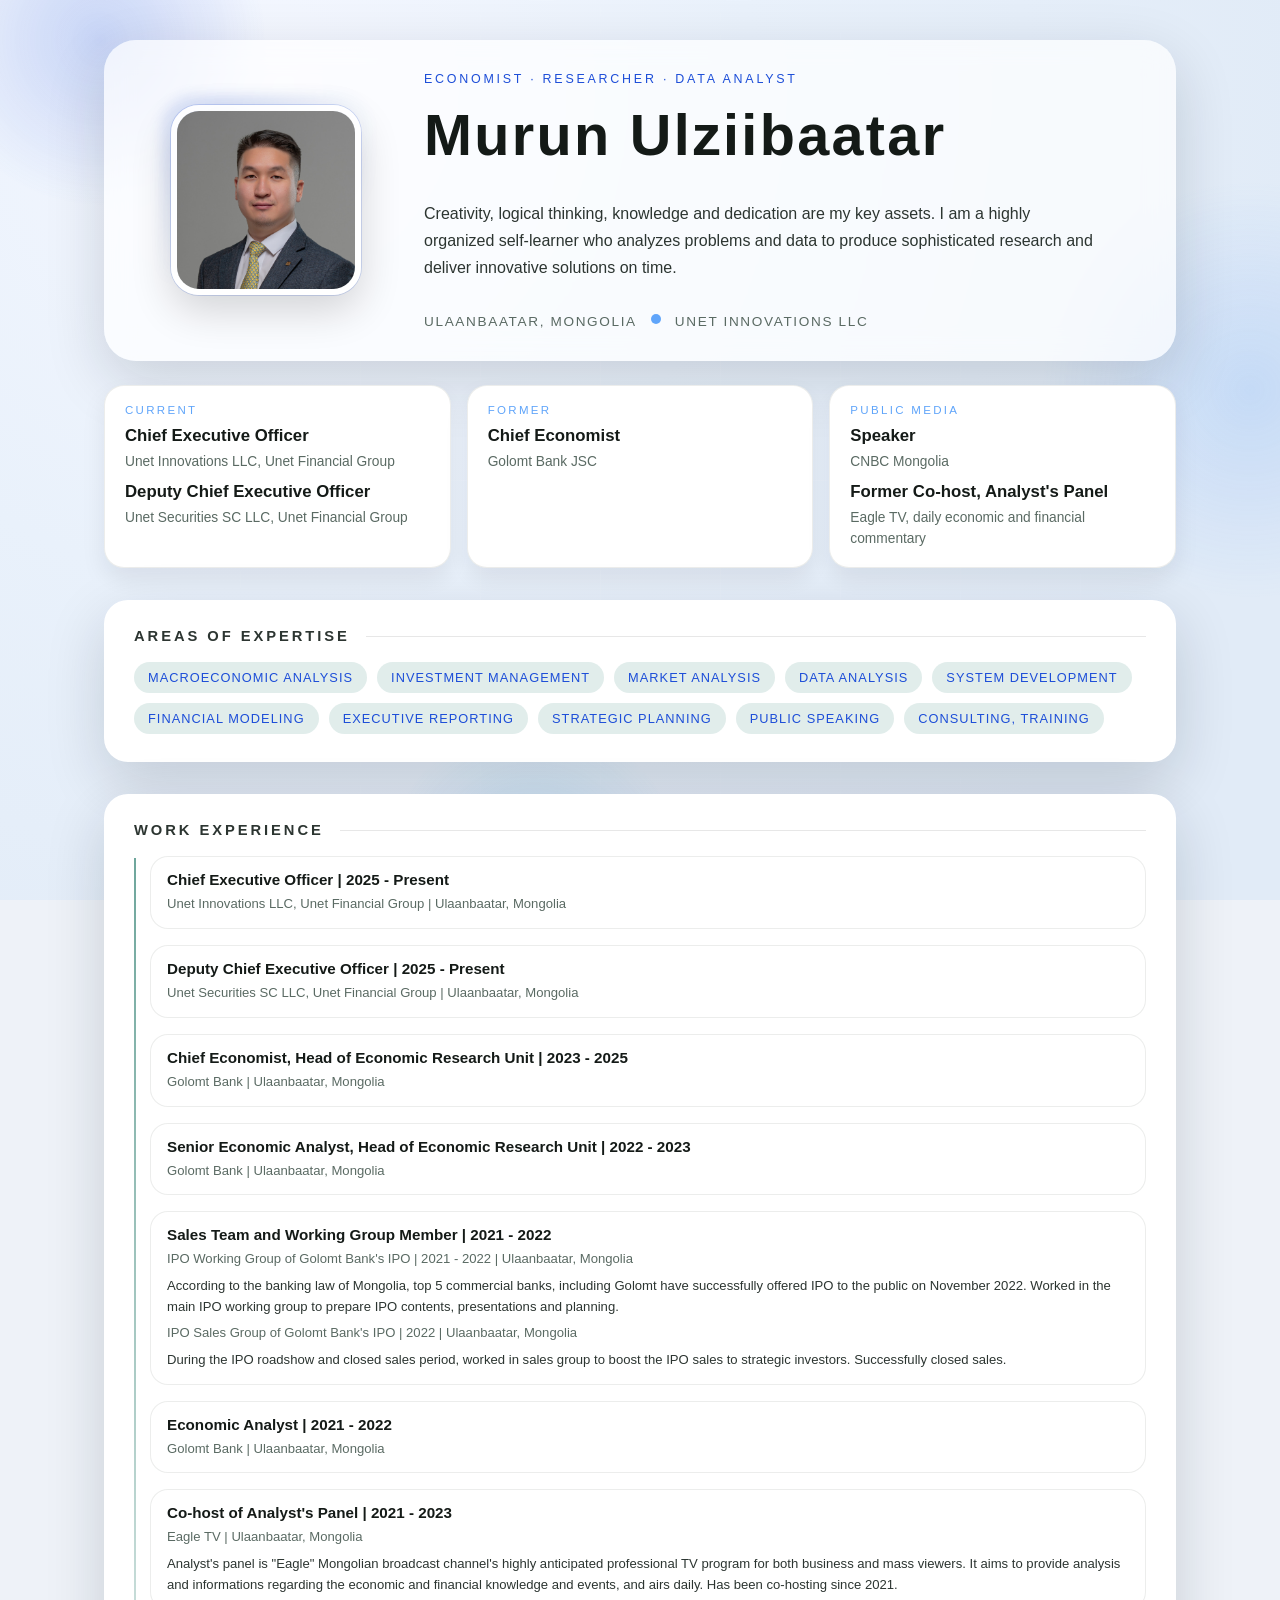
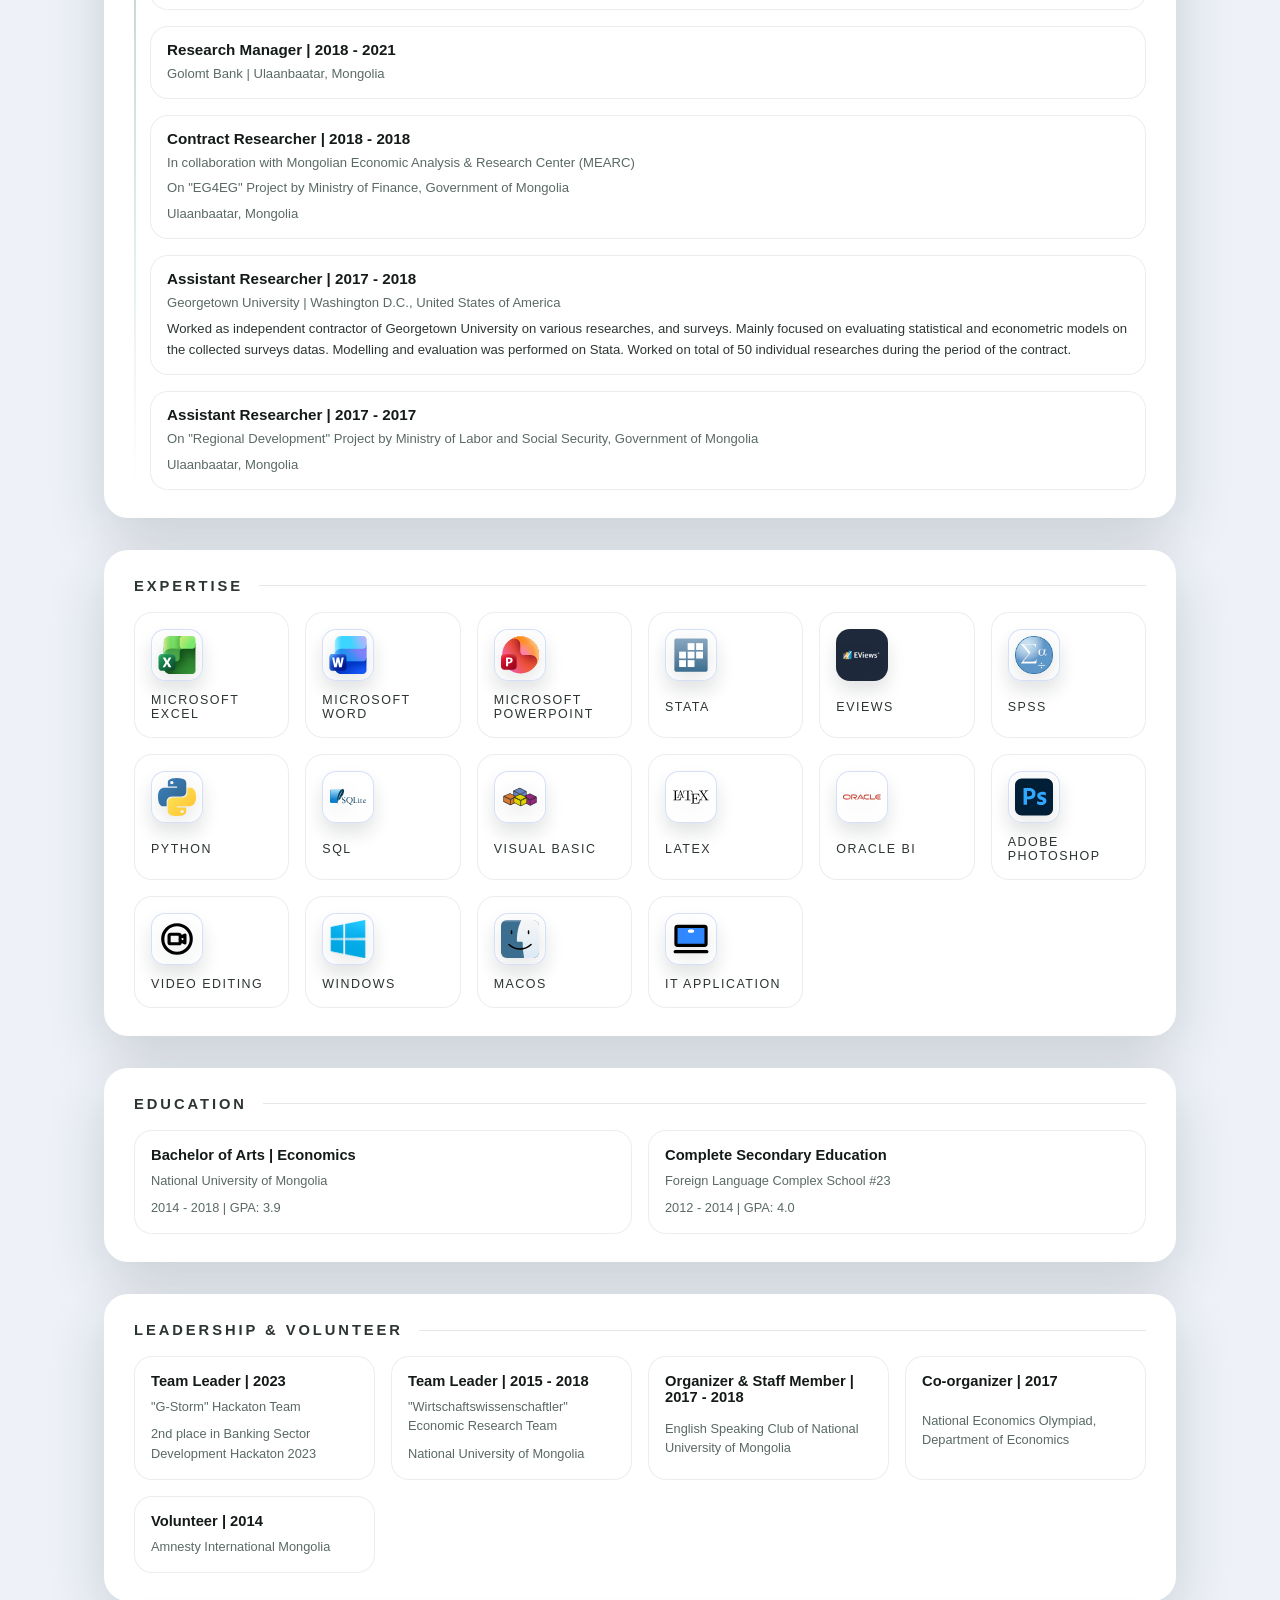
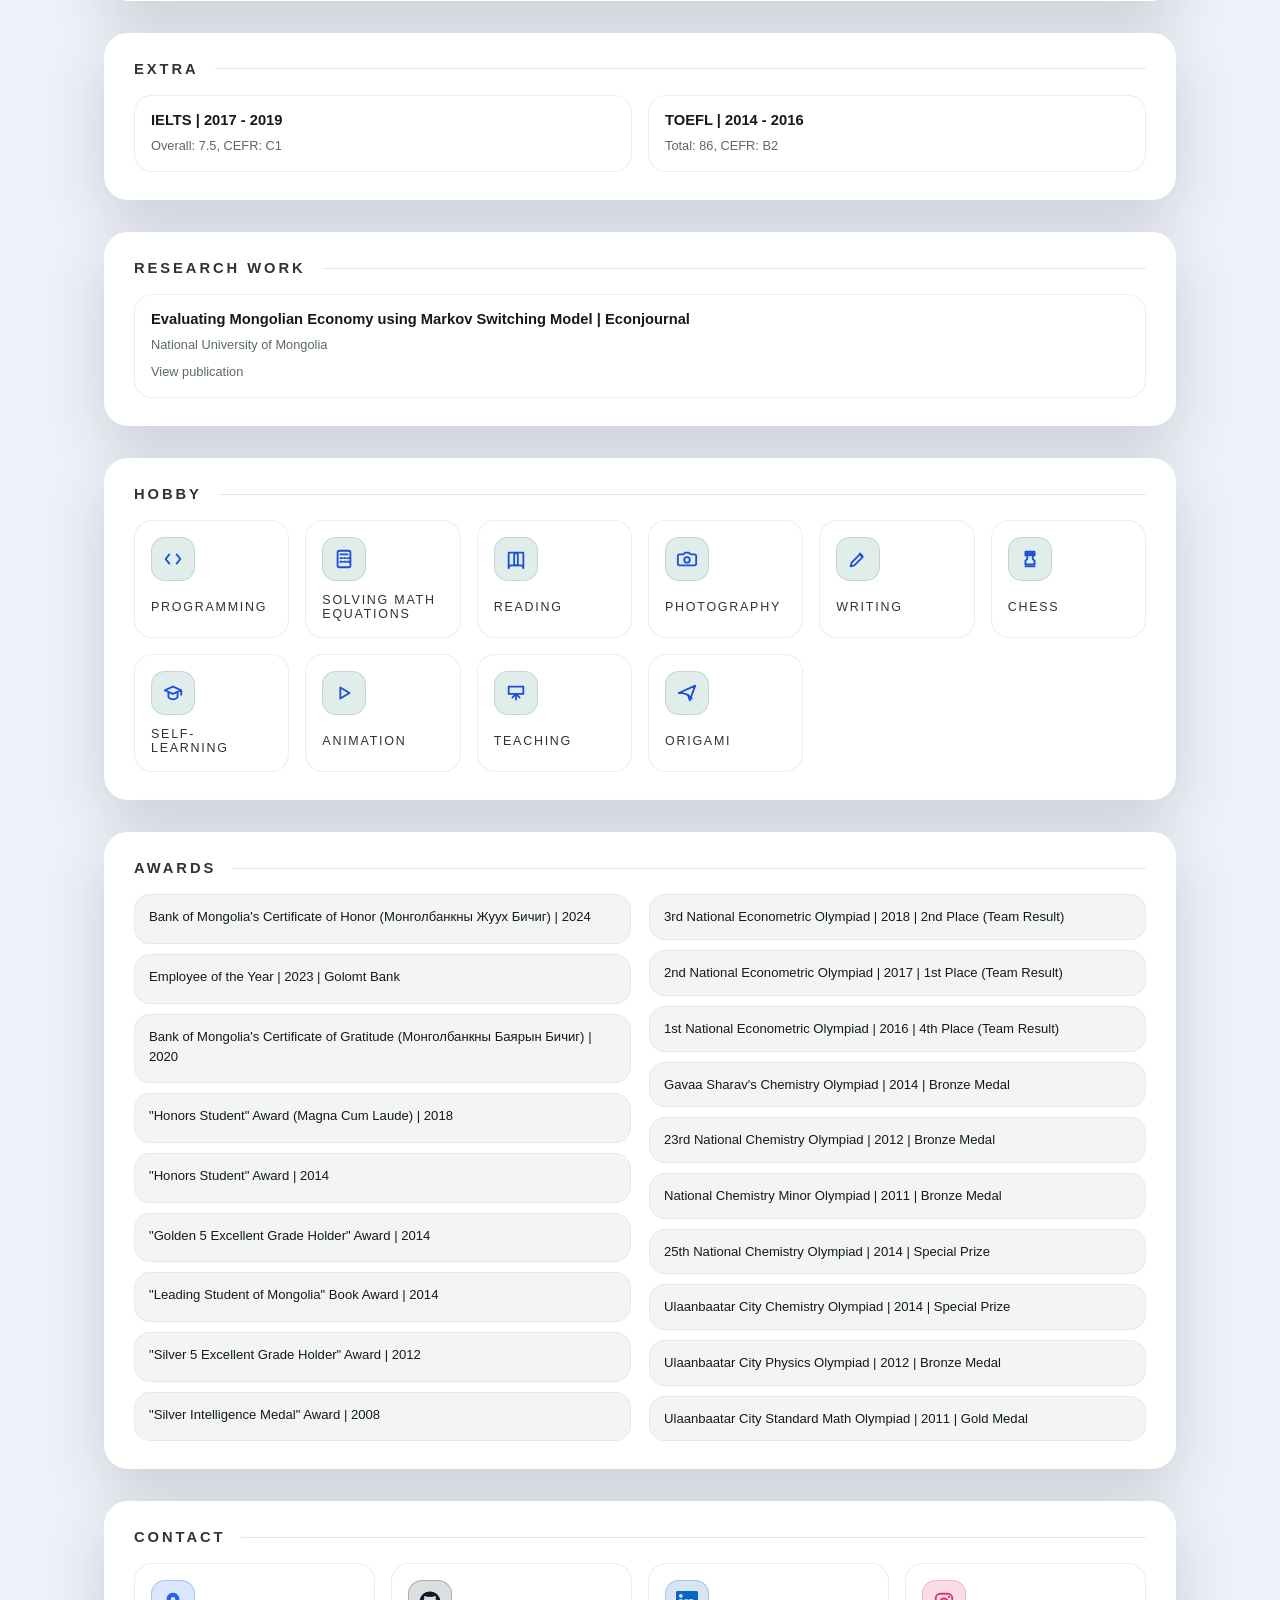
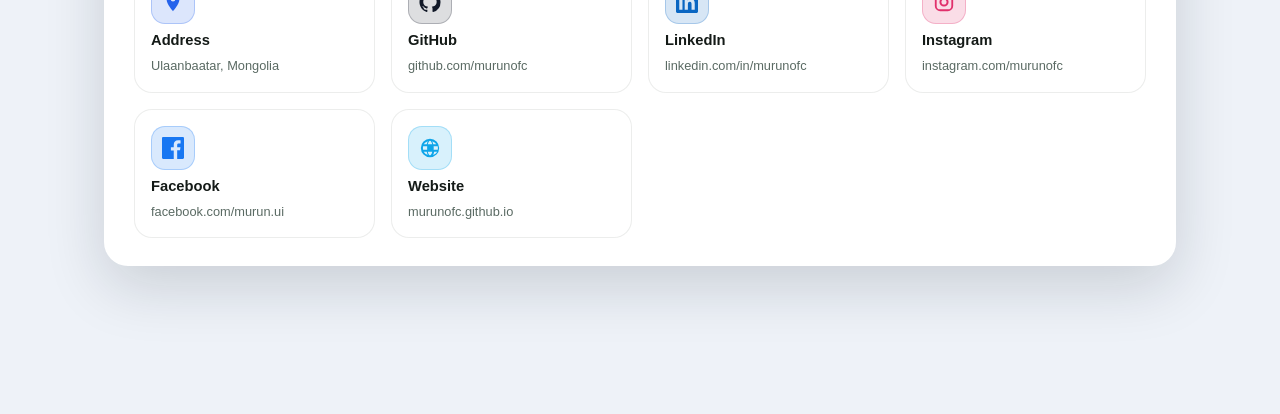
==== commit ed421332: "Initial Upload" ====
--- a/index.html
+++ b/index.html
@@ -1,206 +1,1837 @@
-<!DOCTYPE HTML>
-
-<html>
+<!doctype html>
+<html lang="en">
 
 <head>
-    <title>MurunOFC</title>
     <meta charset="utf-8" />
-    <meta name="viewport" content="width=device-width, initial-scale=1, user-scalable=no" />
-    <link rel="stylesheet" href="assets/css/main.css" />
-    <noscript>
-        <link rel="stylesheet" href="assets/css/noscript.css" />
-    </noscript>
+    <meta name="viewport" content="width=device-width, initial-scale=1" />
+    <title>Murun Ulziibaatar | Economist, Researcher, Data Analyst</title>
+    <style>
+        :root {
+            --ink: #141a17;
+            --ink-soft: #2c3531;
+            --muted: #5a6a63;
+            --accent: #1d4ed8;
+            --accent-2: #60a5fa;
+            --accent-3: #0ea5e9;
+            --paper: #f2f5fb;
+            --glass: rgba(255, 255, 255, 0.7);
+            --card: #ffffff;
+            --line: rgba(20, 26, 23, 0.1);
+            --shadow: 0 20px 60px rgba(15, 27, 36, 0.16);
+            --radius: 24px;
+        }
+
+        * {
+            box-sizing: border-box;
+        }
+
+        html {
+            scroll-behavior: smooth;
+        }
+
+        body {
+            margin: 0;
+            font-family: "Bahnshcrift", "Bahnschrift", "DIN Alternate", "Segoe UI", Arial, sans-serif;
+            color: var(--ink);
+            background: #eef2f8;
+        }
+
+        a {
+            color: inherit;
+            text-decoration: none;
+        }
+
+        .background {
+            position: fixed;
+            inset: 0;
+            z-index: -1;
+            overflow: hidden;
+            background: radial-gradient(circle at 20% 10%, #f4f7ff, #e9f1fb 38%, #e1ebf7 80%);
+            animation: gradientShift 16s ease-in-out infinite;
+        }
+
+        .blob {
+            position: absolute;
+            border-radius: 50%;
+            filter: blur(0px);
+            opacity: 0.55;
+            mix-blend-mode: multiply;
+            animation: float 14s ease-in-out infinite;
+        }
+
+        .blob.one {
+            width: 360px;
+            height: 360px;
+            background: radial-gradient(circle, rgba(29, 78, 216, 0.35), transparent 65%);
+            top: -140px;
+            left: -80px;
+        }
+
+        .blob.two {
+            width: 420px;
+            height: 420px;
+            background: radial-gradient(circle, rgba(96, 165, 250, 0.36), transparent 70%);
+            right: -180px;
+            top: 20%;
+            animation-delay: -4s;
+        }
+
+        .blob.three {
+            width: 300px;
+            height: 300px;
+            background: radial-gradient(circle, rgba(14, 165, 233, 0.3), transparent 70%);
+            bottom: -120px;
+            left: 30%;
+            animation-delay: -7s;
+        }
+
+        .grid-overlay {
+            position: absolute;
+            inset: 0;
+            background-image: linear-gradient(rgba(255, 255, 255, 0.4) 1px, transparent 1px),
+                linear-gradient(90deg, rgba(255, 255, 255, 0.4) 1px, transparent 1px);
+            background-size: 120px 120px;
+            opacity: 0.3;
+            mask-image: radial-gradient(circle at center, rgba(0, 0, 0, 0.8), transparent 70%);
+            animation: gridMove 18s linear infinite;
+        }
+
+        .page {
+            max-width: 1120px;
+            margin: 0 auto;
+            padding: 40px 24px 100px;
+            display: grid;
+            gap: 32px;
+        }
+
+        .hero {
+            display: grid;
+            gap: 24px;
+        }
+
+        .hero-card {
+            display: grid;
+            grid-template-columns: minmax(200px, 260px) 1fr;
+            gap: 28px;
+            padding: 32px;
+            background: var(--glass);
+            border-radius: calc(var(--radius) + 8px);
+            box-shadow: var(--shadow);
+            backdrop-filter: blur(14px);
+            position: relative;
+            overflow: hidden;
+            animation: heroFloat 10s ease-in-out infinite;
+        }
+
+        .hero-card::after {
+            content: "";
+            position: absolute;
+            inset: 0;
+            background: linear-gradient(120deg, transparent 30%, rgba(255, 255, 255, 0.6), transparent 70%);
+            transform: translateX(-120%);
+            animation: sheen 6s ease-in-out infinite;
+            pointer-events: none;
+        }
+
+        .avatar {
+            position: relative;
+            display: grid;
+            place-items: center;
+        }
+
+        .avatar::after {
+            content: "";
+            position: absolute;
+            width: 210px;
+            height: 210px;
+            border-radius: 32px;
+            background: radial-gradient(circle at 30% 20%, rgba(29, 78, 216, 0.18), transparent 70%);
+            filter: blur(6px);
+            z-index: 0;
+        }
+
+        .avatar img {
+            width: 190px;
+            height: 190px;
+            border-radius: 28px;
+            object-fit: cover;
+            box-shadow: 0 16px 40px rgba(0, 0, 0, 0.16), 0 0 0 1px rgba(29, 78, 216, 0.18);
+            border: 6px solid rgba(255, 255, 255, 0.9);
+            position: relative;
+            z-index: 1;
+        }
+
+        .hero-content {
+            display: grid;
+            gap: 16px;
+        }
+
+        .eyebrow {
+            text-transform: uppercase;
+            letter-spacing: 0.22em;
+            font-size: 0.78rem;
+            color: var(--accent);
+        }
+
+        h1 {
+            margin: 0;
+            font-size: clamp(2.2rem, 5vw, 3.6rem);
+            letter-spacing: 0.04em;
+        }
+
+        .summary {
+            font-size: 1rem;
+            line-height: 1.7;
+            color: var(--ink-soft);
+            max-width: 680px;
+        }
+
+        .hero-actions {
+            display: flex;
+            gap: 12px;
+            flex-wrap: wrap;
+        }
+
+        .btn {
+            display: inline-flex;
+            align-items: center;
+            gap: 8px;
+            padding: 12px 20px;
+            border-radius: 999px;
+            font-weight: 600;
+            letter-spacing: 0.06em;
+            text-transform: uppercase;
+            transition: transform 0.3s ease, box-shadow 0.3s ease;
+        }
+
+        .btn.primary {
+            background: var(--accent);
+            color: #ffffff;
+            box-shadow: 0 16px 30px rgba(14, 107, 90, 0.3);
+        }
+
+        .btn.ghost {
+            border: 1px solid rgba(20, 26, 23, 0.2);
+            color: var(--ink-soft);
+            background: #ffffff;
+        }
+
+        .btn:hover {
+            transform: translateY(-3px) scale(1.01);
+            box-shadow: 0 18px 32px rgba(15, 27, 36, 0.22);
+        }
+
+        .hero-meta {
+            display: flex;
+            flex-wrap: wrap;
+            gap: 14px;
+            color: var(--muted);
+            font-size: 0.85rem;
+            letter-spacing: 0.12em;
+            text-transform: uppercase;
+        }
+
+        .highlight-grid {
+            display: grid;
+            grid-template-columns: repeat(auto-fit, minmax(240px, 1fr));
+            gap: 16px;
+        }
+
+        .highlight-card {
+            padding: 18px 20px;
+            background: var(--card);
+            border-radius: 20px;
+            border: 1px solid rgba(20, 26, 23, 0.08);
+            box-shadow: 0 12px 24px rgba(15, 27, 36, 0.08);
+            transition: transform 0.4s ease, box-shadow 0.4s ease;
+        }
+
+        .highlight-card:hover {
+            transform: translateY(-6px);
+            box-shadow: 0 18px 30px rgba(15, 27, 36, 0.16);
+        }
+
+        .highlight-label {
+            font-size: 0.72rem;
+            letter-spacing: 0.2em;
+            color: var(--accent-2);
+            text-transform: uppercase;
+        }
+
+        .highlight-card h3 {
+            margin: 10px 0 6px;
+            font-size: 1.05rem;
+        }
+
+        .highlight-card p {
+            margin: 0;
+            color: var(--muted);
+            font-size: 0.86rem;
+            line-height: 1.5;
+        }
+
+        .section {
+            padding: 28px 30px;
+            background: var(--card);
+            border-radius: var(--radius);
+            box-shadow: var(--shadow);
+            display: grid;
+            gap: 18px;
+        }
+
+        .section-header {
+            display: flex;
+            align-items: center;
+            gap: 16px;
+        }
+
+        .section-header h2 {
+            margin: 0;
+            text-transform: uppercase;
+            letter-spacing: 0.2em;
+            font-size: 0.92rem;
+            color: var(--ink-soft);
+        }
+
+        .section-line {
+            height: 1px;
+            flex: 1;
+            background: var(--line);
+        }
+
+        .grid-2 {
+            display: grid;
+            gap: 18px;
+            grid-template-columns: repeat(auto-fit, minmax(240px, 1fr));
+        }
+
+        .tag-grid {
+            display: flex;
+            flex-wrap: wrap;
+            gap: 10px;
+        }
+
+        .tag {
+            padding: 8px 14px;
+            border-radius: 999px;
+            background: rgba(14, 107, 90, 0.12);
+            color: var(--accent);
+            font-size: 0.8rem;
+            letter-spacing: 0.08em;
+            text-transform: uppercase;
+            transition: transform 0.4s ease;
+        }
+
+        .tag:hover {
+            transform: translateY(-2px);
+        }
+
+        .timeline {
+            position: relative;
+            display: grid;
+            gap: 16px;
+            padding-left: 16px;
+        }
+
+        .timeline::before {
+            content: "";
+            position: absolute;
+            left: 0;
+            top: 2px;
+            bottom: 2px;
+            width: 2px;
+            background: linear-gradient(to bottom, rgba(14, 107, 90, 0.6), rgba(14, 107, 90, 0));
+        }
+
+        .timeline-item {
+            display: grid;
+            gap: 6px;
+            padding: 14px 16px;
+            border-radius: 18px;
+            border: 1px solid rgba(20, 26, 23, 0.08);
+            background: rgba(255, 255, 255, 0.9);
+            transition: transform 0.4s ease, box-shadow 0.4s ease;
+        }
+
+        .timeline-item:hover {
+            transform: translateX(4px);
+            box-shadow: 0 12px 26px rgba(15, 27, 36, 0.12);
+        }
+
+        .timeline-role {
+            font-weight: 700;
+            font-size: 0.95rem;
+        }
+
+        .timeline-meta {
+            color: var(--muted);
+            font-size: 0.82rem;
+            line-height: 1.5;
+        }
+
+        .timeline-desc {
+            color: var(--ink-soft);
+            font-size: 0.82rem;
+            line-height: 1.6;
+        }
+
+        .logo-grid {
+            display: grid;
+            gap: 16px;
+            grid-template-columns: repeat(6, minmax(0, 1fr));
+        }
+
+        .logo-card {
+            padding: 16px;
+            border-radius: 18px;
+            border: 1px solid rgba(20, 26, 23, 0.08);
+            background: rgba(255, 255, 255, 0.9);
+            display: grid;
+            gap: 12px;
+            justify-items: start;
+            transition: transform 0.4s ease, box-shadow 0.4s ease;
+        }
+
+        .logo-card:hover {
+            transform: translateY(-6px);
+            box-shadow: 0 16px 28px rgba(15, 27, 36, 0.14);
+        }
+
+        .logo-mark {
+            width: 52px;
+            height: 52px;
+            border-radius: 14px;
+            display: grid;
+            place-items: center;
+            padding: 6px;
+            overflow: hidden;
+            background: var(--logo-bg, rgba(255, 255, 255, 0.95));
+            border: 1px solid var(--logo-border, rgba(29, 78, 216, 0.18));
+            box-shadow: 0 10px 18px rgba(15, 27, 36, 0.12);
+        }
+
+        .logo-mark svg {
+            width: 100%;
+            height: 100%;
+            max-width: 100%;
+            max-height: 100%;
+            display: block;
+            filter: drop-shadow(0 6px 10px rgba(15, 27, 36, 0.12));
+        }
+
+        .logo-mark svg image {
+            width: 100%;
+            height: 100%;
+        }
+
+        .logo-label {
+            font-size: 0.78rem;
+            letter-spacing: 0.12em;
+            text-transform: uppercase;
+            color: var(--ink-soft);
+        }
+
+        .card-grid {
+            display: grid;
+            gap: 16px;
+            grid-template-columns: repeat(auto-fit, minmax(220px, 1fr));
+        }
+
+        .mini-card {
+            padding: 16px;
+            border-radius: 18px;
+            border: 1px solid rgba(20, 26, 23, 0.08);
+            background: rgba(255, 255, 255, 0.9);
+            display: grid;
+            gap: 8px;
+            transition: transform 0.4s ease, box-shadow 0.4s ease;
+        }
+
+        .mini-card:hover {
+            transform: translateY(-5px) scale(1.01);
+            box-shadow: 0 16px 28px rgba(15, 27, 36, 0.14);
+        }
+
+        .mini-card h3 {
+            margin: 0;
+            font-size: 0.92rem;
+        }
+
+        .mini-card p {
+            margin: 0;
+            color: var(--muted);
+            font-size: 0.8rem;
+            line-height: 1.5;
+        }
+
+        .contact-icon {
+            width: 44px;
+            height: 44px;
+            border-radius: 14px;
+            display: grid;
+            place-items: center;
+            background: var(--contact-bg, rgba(59, 130, 246, 0.12));
+            color: var(--contact-color, #1d4ed8);
+            box-shadow: inset 0 0 0 1px var(--contact-border, rgba(59, 130, 246, 0.2));
+            animation: iconPulse 4s ease-in-out infinite;
+        }
+
+        .contact-icon svg {
+            width: 22px;
+            height: 22px;
+            fill: currentColor;
+        }
+
+        .hobby-grid {
+            display: grid;
+            gap: 16px;
+            grid-template-columns: repeat(auto-fit, minmax(150px, 1fr));
+        }
+
+        .hobby-card {
+            padding: 16px;
+            border-radius: 18px;
+            border: 1px solid rgba(20, 26, 23, 0.08);
+            background: rgba(255, 255, 255, 0.9);
+            display: grid;
+            gap: 12px;
+            align-items: start;
+            transition: transform 0.4s ease, box-shadow 0.4s ease;
+        }
+
+        .hobby-card:hover {
+            transform: translateY(-6px);
+            box-shadow: 0 16px 28px rgba(15, 27, 36, 0.14);
+        }
+
+        .hobby-icon {
+            width: 44px;
+            height: 44px;
+            border-radius: 14px;
+            display: grid;
+            place-items: center;
+            background: rgba(14, 107, 90, 0.12);
+            color: var(--accent);
+            box-shadow: inset 0 0 0 1px rgba(14, 107, 90, 0.16);
+            animation: iconPulse 3.6s ease-in-out infinite;
+        }
+
+        .hobby-icon svg {
+            width: 22px;
+            height: 22px;
+            stroke: currentColor;
+            fill: none;
+            stroke-width: 2;
+            stroke-linecap: round;
+            stroke-linejoin: round;
+        }
+
+        .hobby-card span {
+            font-size: 0.78rem;
+            letter-spacing: 0.14em;
+            text-transform: uppercase;
+            color: var(--ink-soft);
+        }
+
+        .hobby-card:hover .hobby-icon {
+            transform: rotate(-6deg) scale(1.06);
+        }
+
+        .list {
+            display: grid;
+            gap: 10px;
+        }
+
+        .list-item {
+            padding: 12px 14px;
+            border-radius: 16px;
+            background: rgba(240, 243, 240, 0.8);
+            border: 1px solid rgba(20, 26, 23, 0.05);
+            font-size: 0.82rem;
+            line-height: 1.5;
+        }
+
+        .reveal {
+            opacity: 0;
+            transform: translateY(26px) scale(0.98);
+            transition: opacity 0.8s ease, transform 0.8s ease;
+        }
+
+        .reveal.in-view {
+            opacity: 1;
+            transform: translateY(0) scale(1);
+        }
+
+        .pulse {
+            width: 10px;
+            height: 10px;
+            border-radius: 50%;
+            background: var(--accent-2);
+            box-shadow: 0 0 0 rgba(214, 138, 39, 0.6);
+            animation: pulse 2.5s infinite;
+        }
+
+        footer {
+            text-align: center;
+            color: var(--muted);
+            font-size: 0.75rem;
+            letter-spacing: 0.14em;
+            text-transform: uppercase;
+            padding-top: 16px;
+        }
+
+        @keyframes gradientShift {
+
+            0%,
+            100% {
+                filter: hue-rotate(0deg);
+            }
+
+            50% {
+                filter: hue-rotate(-12deg);
+            }
+        }
+
+        @keyframes float {
+            50% {
+                transform: translateY(28px) translateX(12px);
+            }
+        }
+
+        @keyframes gridMove {
+            from {
+                transform: translateY(0);
+            }
+
+            to {
+                transform: translateY(-120px);
+            }
+        }
+
+        @keyframes heroFloat {
+            50% {
+                transform: translateY(10px);
+            }
+        }
+
+        @keyframes sheen {
+
+            0%,
+            35% {
+                transform: translateX(-120%);
+            }
+
+            60% {
+                transform: translateX(120%);
+            }
+
+            100% {
+                transform: translateX(120%);
+            }
+        }
+
+        @keyframes pulse {
+            0% {
+                box-shadow: 0 0 0 0 rgba(214, 138, 39, 0.6);
+            }
+
+            70% {
+                box-shadow: 0 0 0 12px rgba(214, 138, 39, 0);
+            }
+
+            100% {
+                box-shadow: 0 0 0 0 rgba(214, 138, 39, 0);
+            }
+        }
+
+        @keyframes iconPulse {
+
+            0%,
+            100% {
+                transform: scale(1);
+            }
+
+            50% {
+                transform: scale(1.08);
+            }
+        }
+
+        @media (max-width: 900px) {
+            .hero-card {
+                grid-template-columns: 1fr;
+            }
+
+            .avatar img {
+                width: 160px;
+                height: 160px;
+            }
+
+            .avatar::after {
+                width: 180px;
+                height: 180px;
+            }
+        }
+
+        @media (max-width: 1100px) {
+            .logo-grid {
+                grid-template-columns: repeat(4, minmax(0, 1fr));
+            }
+        }
+
+        @media (max-width: 820px) {
+            .logo-grid {
+                grid-template-columns: repeat(3, minmax(0, 1fr));
+            }
+        }
+
+        @media (max-width: 540px) {
+            .logo-grid {
+                grid-template-columns: repeat(2, minmax(0, 1fr));
+            }
+        }
+
+        @media (prefers-reduced-motion: reduce) {
+            * {
+                animation: none !important;
+                transition: none !important;
+            }
+        }
+    </style>
 </head>
 
-<body class="is-preload">
-
-    <!-- Wrapper -->
-    <div id="wrapper">
-
-        <!-- Header -->
-        <header id="header">
-            <div class="logo">
-                <div class="image-cropper">
-                    <img src="images/profile.jpg" class="rounded" />
-                </div>
-            </div>
-            <div class="content">
-                <div class="inner">
-                    <h1>MurunOFC</h1>
-                    <p>Database | Monthly Macro Reports | Excel VBA Tools</p>
-                </div>
-            </div>
-            <nav>
-                <ul>
-                    <li><a href="#report">Reports</a></li>
-                    <li><a href="#tools">Excel Tools</a></li>
-                    <li><a href="#about">About</a></li>
-
-                </ul>
-            </nav>
+<body>
+    <div class="background">
+        <span class="blob one"></span>
+        <span class="blob two"></span>
+        <span class="blob three"></span>
+        <span class="grid-overlay"></span>
+    </div>
+
+    <div class="page">
+        <header class="hero reveal">
+            <div class="hero-card">
+                <div class="avatar">
+                    <img src="small.jpg" alt="Murun Ulziibaatar" />
+                </div>
+                <div class="hero-content">
+                    <div class="eyebrow">Economist · Researcher · Data Analyst</div>
+                    <h1>Murun Ulziibaatar</h1>
+                    <p class="summary">
+                        Creativity, logical thinking, knowledge and dedication are my key assets. I am a highly
+                        organized self-learner who analyzes problems and data to produce sophisticated research
+                        and deliver innovative solutions on time.
+                    </p>
+                    <div class="hero-meta">
+                        <span>Ulaanbaatar, Mongolia</span>
+                        <span class="pulse" aria-hidden="true"></span>
+                        <span>Unet Innovations LLC</span>
+                    </div>
+                </div>
+            </div>
+            <div class="highlight-grid">
+                <div class="highlight-card reveal">
+                    <div class="highlight-label">Current</div>
+                    <h3>Chief Executive Officer</h3>
+                    <p>Unet Innovations LLC, Unet Financial Group</p>
+                    <h3>Deputy Chief Executive Officer</h3>
+                    <p>Unet Securities SC LLC, Unet Financial Group</p>
+                </div>
+                <div class="highlight-card reveal">
+                    <div class="highlight-label">Former</div>
+                    <h3>Chief Economist</h3>
+                    <p>Golomt Bank JSC</p>
+                </div>
+                <div class="highlight-card reveal">
+                    <div class="highlight-label">Public Media</div>
+                    <h3>Speaker</h3>
+                    <p>CNBC Mongolia</p>
+                    <h3>Former Co-host, Analyst's Panel</h3>
+                    <p>Eagle TV, daily economic and financial commentary</p>
+                </div>
+            </div>
         </header>
 
-        <!-- Main -->
-        <div id="main">
-
-            <!-- Reports -->
-            <article id="report">
-
-                <h2 class="major">Reports</h2>
-                <!-- <span class="image main"><img src="images/pic01.jpg" alt="" /></span> -->
-                <!-- <p>Mongolian Macro-Economic reports</p> -->
-
-                <table>
-                    <thead>
-                        <tr>
-                            <th>Report Name</th>
-                            <th></th>
-                            <th></th>
-                        </tr>
-                    </thead>
-                    <tbody>
-                        <tr>
-                            <td>GDP Report</td>
-                            <td>
-                                <a target="_blank" href="/documents/GDP Report MN.pdf" class="button small">MN</a>
-                            </td>
-                            <td><a target="_blank" href="/documents/GDP Report EN.pdf" class="button small">EN</a></td>
-                        </tr>
-
-                        <tr>
-                            <td>Monetary Report</td>
-                            <td>
-                                <a target="_blank" href="/documents/Monetary Report MN.pdf" class="button small">MN</a>
-                            </td>
-                            <td><a target="_blank" href="/documents/Monetary Report EN.pdf" class="button small">EN</a>
-                            </td>
-                        </tr>
-
-                        <tr>
-                            <td>Trade Report</td>
-                            <td>
-                                <a target="_blank" href="/documents/Trade Report MN.pdf" class="button small">MN</a>
-                            </td>
-                            <td><a target="_blank" href="/documents/Trade Report EN.pdf" class="button small">EN</a>
-                            </td>
-                        </tr>
-
-                        <tr>
-                            <td>Fiscal Report</td>
-                            <td>
-                                <a target="_blank" href="/documents/Fiscal Report MN.pdf" class="button small">MN</a>
-                            </td>
-                            <td><a target="_blank" href="/documents/Fiscal Report EN.pdf" class="button small">EN</a>
-                            </td>
-                        </tr>
-
-                        <tr>
-                            <td>BoP Report</td>
-                            <td>
-                                <a target="_blank" href="/documents/BoP Report MN.pdf" class="button small">MN</a>
-                            </td>
-                            <td><a target="_blank" href="/documents/BoP Report EN.pdf" class="button small">EN</a></td>
-                        </tr>
-
-                    </tbody>
-
-                </table>
-
-
-            </article>
-
-
-            <!-- Excel Tools -->
-            <article id="tools">
-                <h2 class="major">Excel Tools</h2>
-                <!-- <span class="image main"><img src="images/pic02.jpg" alt="" /></span> -->
-
-                <table>
-                    <thead>
-                        <tr>
-                            <th>Tools</th>
-                            <th></th>
-                        </tr>
-                    </thead>
-                    <tbody>
-                        <tr>
-                            <td>Excel Viewer</td>
-                            <td>
-                                <a target="_blank" href="/documents/Viewer.xlsm" class="button small">Download</a>
-                            </td>
-
-                        </tr>
-
-
-
-
-                    </tbody>
-
-                </table>
-
-
-            </article>
-
-            <!-- Contact -->
-            <article id="about">
-                <h2 class="major">About me</h2>
-                <!-- <span class="image main"><img src="images/pic03.jpg" alt="" /></span> -->
-                <p>
-                    <b>Murun Ulziibaatar</b> </br>
-                    Economist | Researcher | Data Analyst </br>
-                    </br>
-                    I make automations on python and vba. You can find macro-economic datas and reports updated on
-                    monthly bases on this website. </br>
-                    </br>
-                    Ulaanbaatar, Mongolia
-
-                </p>
-
-                <section class="split contact">
-                    <section class="alt">
-                        <h3></h3>
-                        <ul class="icons">
-                            <li><a href="mailto: murunofc@gmail.com" class="fas fa-envelope"><span
-                                        class="label"></span></a>
-                            <li><a target="_blank" href="https://www.instagram.com/murunofc/"
-                                    class="icon brands fa-instagram"><span class="label">Instagram</span></a>
-                            </li>
-                            <li><a target="_blank" href="https://github.com/murunofc"
-                                    class="icon brands fa-github"><span class="label">GitHub</span></a></li>
-                        </ul>
-                    </section>
-
-
-                </section>
-
-
-
-
-
-
-            </article>
-
-
-
-        </div>
-
-        <!-- Footer -->
-        <footer id="footer">
-            <p class="copyright">&copy; MurunOFC, 2023</p>
-        </footer>
-
+        <section id="about" class="section reveal">
+            <div class="section-header">
+                <h2>Areas of Expertise</h2>
+                <span class="section-line"></span>
+            </div>
+            <div class="tag-grid">
+                <span class="tag">Macroeconomic analysis</span>
+                <span class="tag">Investment management</span>
+                <span class="tag">Market analysis</span>
+                <span class="tag">Data analysis</span>
+                <span class="tag">System development</span>
+                <span class="tag">Financial modeling</span>
+                <span class="tag">Executive reporting</span>
+                <span class="tag">Strategic planning</span>
+                <span class="tag">Public speaking</span>
+                <span class="tag">Consulting, training</span>
+            </div>
+        </section>
+
+        <section id="experience" class="section reveal">
+            <div class="section-header">
+                <h2>Work Experience</h2>
+                <span class="section-line"></span>
+            </div>
+            <div class="timeline">
+                <div class="timeline-item reveal">
+                    <div class="timeline-role">Chief Executive Officer | 2025 - Present</div>
+                    <div class="timeline-meta">Unet Innovations LLC, Unet Financial Group | Ulaanbaatar, Mongolia</div>
+                </div>
+                <div class="timeline-item reveal">
+                    <div class="timeline-role">Deputy Chief Executive Officer | 2025 - Present</div>
+                    <div class="timeline-meta">Unet Securities SC LLC, Unet Financial Group | Ulaanbaatar, Mongolia
+                    </div>
+                </div>
+                <div class="timeline-item reveal">
+                    <div class="timeline-role">Chief Economist, Head of Economic Research Unit | 2023 - 2025</div>
+                    <div class="timeline-meta">Golomt Bank | Ulaanbaatar, Mongolia</div>
+                </div>
+                <div class="timeline-item reveal">
+                    <div class="timeline-role">Senior Economic Analyst, Head of Economic Research Unit | 2022 - 2023
+                    </div>
+                    <div class="timeline-meta">Golomt Bank | Ulaanbaatar, Mongolia</div>
+                </div>
+                <div class="timeline-item reveal">
+                    <div class="timeline-role">Sales Team and Working Group Member | 2021 - 2022</div>
+                    <div class="timeline-meta">
+                        IPO Working Group of Golomt Bank's IPO | 2021 - 2022 | Ulaanbaatar, Mongolia
+                    </div>
+                    <div class="timeline-desc">
+                        According to the banking law of Mongolia, top 5 commercial banks, including Golomt have
+                        successfully offered IPO to the public on November 2022. Worked in the main IPO working
+                        group to prepare IPO contents, presentations and planning.
+                    </div>
+                    <div class="timeline-meta">
+                        IPO Sales Group of Golomt Bank's IPO | 2022 | Ulaanbaatar, Mongolia
+                    </div>
+                    <div class="timeline-desc">
+                        During the IPO roadshow and closed sales period, worked in sales group to boost the IPO
+                        sales to strategic investors. Successfully closed sales.
+                    </div>
+                </div>
+                <div class="timeline-item reveal">
+                    <div class="timeline-role">Economic Analyst | 2021 - 2022</div>
+                    <div class="timeline-meta">Golomt Bank | Ulaanbaatar, Mongolia</div>
+                </div>
+                <div class="timeline-item reveal">
+                    <div class="timeline-role">Co-host of Analyst's Panel | 2021 - 2023</div>
+                    <div class="timeline-meta">Eagle TV | Ulaanbaatar, Mongolia</div>
+                    <div class="timeline-desc">
+                        Analyst's panel is "Eagle" Mongolian broadcast channel's highly anticipated professional
+                        TV program for both business and mass viewers. It aims to provide analysis and
+                        informations regarding the economic and financial knowledge and events, and airs daily.
+                        Has been co-hosting since 2021.
+                    </div>
+                </div>
+                <div class="timeline-item reveal">
+                    <div class="timeline-role">Research Manager | 2018 - 2021</div>
+                    <div class="timeline-meta">Golomt Bank | Ulaanbaatar, Mongolia</div>
+                </div>
+                <div class="timeline-item reveal">
+                    <div class="timeline-role">Contract Researcher | 2018 - 2018</div>
+                    <div class="timeline-meta">
+                        In collaboration with Mongolian Economic Analysis & Research Center (MEARC)
+                    </div>
+                    <div class="timeline-meta">On "EG4EG" Project by Ministry of Finance, Government of Mongolia</div>
+                    <div class="timeline-meta">Ulaanbaatar, Mongolia</div>
+                </div>
+                <div class="timeline-item reveal">
+                    <div class="timeline-role">Assistant Researcher | 2017 - 2018</div>
+                    <div class="timeline-meta">Georgetown University | Washington D.C., United States of America</div>
+                    <div class="timeline-desc">
+                        Worked as independent contractor of Georgetown University on various researches, and
+                        surveys. Mainly focused on evaluating statistical and econometric models on the
+                        collected surveys datas. Modelling and evaluation was performed on Stata. Worked on
+                        total of 50 individual researches during the period of the contract.
+                    </div>
+                </div>
+                <div class="timeline-item reveal">
+                    <div class="timeline-role">Assistant Researcher | 2017 - 2017</div>
+                    <div class="timeline-meta">
+                        On "Regional Development" Project by Ministry of Labor and Social Security, Government
+                        of Mongolia
+                    </div>
+                    <div class="timeline-meta">Ulaanbaatar, Mongolia</div>
+                </div>
+            </div>
+        </section>
+
+        <section id="expertise" class="section reveal">
+            <div class="section-header">
+                <h2>Expertise</h2>
+                <span class="section-line"></span>
+            </div>
+            <div class="logo-grid">
+                <div class="logo-card reveal">
+                    <div class="logo-mark">
+                        <svg class="logo-svg" xmlns="http://www.w3.org/2000/svg"
+                            xmlns:xlink="http://www.w3.org/1999/xlink" viewBox="0 0 486 500"
+                            preserveAspectRatio="xMidYMid meet" version="1.1">
+                            <defs>
+                                <radialGradient id="radial0" gradientUnits="userSpaceOnUse" cx="-746.659973"
+                                    cy="781.440002" fx="-746.659973" fy="781.440002" r="13.89"
+                                    gradientTransform="matrix(-28.325952,-29.807629,-23.119165,21.979859,-2596.389893,-38900.308594)">
+                                    <stop offset="0.06"
+                                        style="stop-color:rgb(21.568627%,58.431373%,22.352941%);stop-opacity:1;" />
+                                    <stop offset="0.42"
+                                        style="stop-color:rgb(16.078431%,48.627451%,17.647059%);stop-opacity:1;" />
+                                    <stop offset="0.7"
+                                        style="stop-color:rgb(8.235294%,33.72549%,10.980392%);stop-opacity:1;" />
+                                </radialGradient>
+                                <radialGradient id="radial1" gradientUnits="userSpaceOnUse" cx="-773.190002" cy="771.25"
+                                    fx="-773.190002" fy="771.25" r="13.89"
+                                    gradientTransform="matrix(-11.97612,-11.581371,-8.958526,9.268059,-2155.120117,-15858.879883)">
+                                    <stop offset="0"
+                                        style="stop-color:rgb(2.745098%,23.137255%,6.27451%);stop-opacity:0.698039;" />
+                                    <stop offset="0.99"
+                                        style="stop-color:rgb(3.137255%,29.019608%,7.45098%);stop-opacity:0;" />
+                                </radialGradient>
+                                <linearGradient id="linear0" gradientUnits="userSpaceOnUse" x1="69.43" y1="210.330002"
+                                    x2="260.839996" y2="210.330002" gradientTransform="matrix(1,0,0,-1,0,502)">
+                                    <stop offset="0"
+                                        style="stop-color:rgb(32.156863%,81.960784%,48.627451%);stop-opacity:1;" />
+                                    <stop offset="0.33"
+                                        style="stop-color:rgb(29.019608%,65.098039%,27.843137%);stop-opacity:1;" />
+                                </linearGradient>
+                                <linearGradient id="linear1" gradientUnits="userSpaceOnUse" x1="194.399994"
+                                    y1="335.329987" x2="194.399994" y2="161.679993"
+                                    gradientTransform="matrix(1,0,0,-1,0,502)">
+                                    <stop offset="0"
+                                        style="stop-color:rgb(16.078431%,52.156863%,18.431373%);stop-opacity:0.301961;" />
+                                    <stop offset="0.5"
+                                        style="stop-color:rgb(29.019608%,65.098039%,27.843137%);stop-opacity:0;" />
+                                </linearGradient>
+                                <linearGradient id="linear2" gradientUnits="userSpaceOnUse" x1="80.489998"
+                                    y1="297.220001" x2="311.450012" y2="497.540009"
+                                    gradientTransform="matrix(1,0,0,-1,0,502)">
+                                    <stop offset="0"
+                                        style="stop-color:rgb(40%,81.568627%,32.156863%);stop-opacity:1;" />
+                                    <stop offset="1"
+                                        style="stop-color:rgb(52.156863%,91.372549%,44.705882%);stop-opacity:1;" />
+                                </linearGradient>
+                                <radialGradient id="radial2" gradientUnits="userSpaceOnUse" cx="-824.109985"
+                                    cy="810.98999" fx="-824.109985" fy="810.98999" r="13.89"
+                                    gradientTransform="matrix(-9.02,-0.000000000000001105,-0.000000000000002338,19.09,-7120.399902,-15378.69043)">
+                                    <stop offset="0.29"
+                                        style="stop-color:rgb(30.588235%,70.588235%,23.137255%);stop-opacity:1;" />
+                                    <stop offset="1"
+                                        style="stop-color:rgb(44.705882%,80%,38.039216%);stop-opacity:0;" />
+                                </radialGradient>
+                                <linearGradient id="linear3" gradientUnits="userSpaceOnUse" x1="182.110001" y1="377"
+                                    x2="69.43" y2="377" gradientTransform="matrix(1,0,0,-1,0,502)">
+                                    <stop offset="0.18"
+                                        style="stop-color:rgb(75.294118%,87.843137%,45.882353%);stop-opacity:0;" />
+                                    <stop offset="1"
+                                        style="stop-color:rgb(81.960784%,92.156863%,58.431373%);stop-opacity:1;" />
+                                </linearGradient>
+                                <radialGradient id="radial3" gradientUnits="userSpaceOnUse" cx="-769.140015"
+                                    cy="808.900024" fx="-769.140015" fy="808.900024" r="13.89"
+                                    gradientTransform="matrix(-16.907703,-13.681816,13.641123,-16.863449,-23523.369141,3309.709961)">
+                                    <stop offset="0.44"
+                                        style="stop-color:rgb(47.45098%,91.372549%,42.745098%);stop-opacity:1;" />
+                                    <stop offset="1"
+                                        style="stop-color:rgb(81.568627%,92.156863%,46.27451%);stop-opacity:1;" />
+                                </radialGradient>
+                                <radialGradient id="radial4" gradientUnits="userSpaceOnUse" cx="-675.640015"
+                                    cy="793.280029" fx="-675.640015" fy="793.280029" r="13.89"
+                                    gradientTransform="matrix(15.991965,15.997547,45.541533,-45.54797,-25315.849609,47178.179688)">
+                                    <stop offset="0"
+                                        style="stop-color:rgb(12.54902%,65.882353%,36.862745%);stop-opacity:1;" />
+                                    <stop offset="0.94"
+                                        style="stop-color:rgb(3.529412%,26.666667%,16.470588%);stop-opacity:1;" />
+                                </radialGradient>
+                                <radialGradient id="radial5" gradientUnits="userSpaceOnUse" cx="-657.619995"
+                                    cy="853.98999" fx="-657.619995" fy="853.98999" r="13.89"
+                                    gradientTransform="matrix(0.000000000000000686,11.2,12.9,-0.00000000000000079,-10902.849609,7734.799805)">
+                                    <stop offset="0.58"
+                                        style="stop-color:rgb(20%,65.098039%,38.431373%);stop-opacity:0;" />
+                                    <stop offset="0.97"
+                                        style="stop-color:rgb(59.607843%,94.117647%,69.019608%);stop-opacity:0.301961;" />
+                                </radialGradient>
+                            </defs>
+                            <g id="surface1">
+                                <path style=" stroke:none;fill-rule:nonzero;fill:url(#radial0);"
+                                    d="M 69.429688 159.71875 C 69.429688 125.199219 97.410156 97.21875 131.921875 97.21875 L 486.011719 97.21875 L 486.011719 458.328125 C 486.011719 481.339844 467.359375 500 444.351562 500 L 152.738281 500 C 106.730469 500 69.429688 462.691406 69.429688 416.671875 Z M 69.429688 159.71875 " />
+                                <path style=" stroke:none;fill-rule:nonzero;fill:url(#radial1);"
+                                    d="M 69.429688 159.71875 C 69.429688 125.199219 97.410156 97.21875 131.921875 97.21875 L 486.011719 97.21875 L 486.011719 458.328125 C 486.011719 481.339844 467.359375 500 444.351562 500 L 152.738281 500 C 106.730469 500 69.429688 462.691406 69.429688 416.671875 Z M 69.429688 159.71875 " />
+                                <path style=" stroke:none;fill-rule:nonzero;fill:url(#linear0);"
+                                    d="M 69.429688 229.171875 C 69.429688 194.648438 97.410156 166.671875 131.921875 166.671875 L 319.378906 166.671875 C 296.371094 166.671875 277.71875 185.328125 277.71875 208.339844 L 277.71875 291.671875 C 277.71875 314.679688 259.070312 333.339844 236.058594 333.339844 L 152.75 333.339844 C 106.738281 333.339844 69.441406 370.648438 69.441406 416.671875 L 69.441406 229.171875 Z M 69.429688 229.171875 " />
+                                <path style=" stroke:none;fill-rule:nonzero;fill:url(#linear1);"
+                                    d="M 69.429688 229.171875 C 69.429688 194.648438 97.410156 166.671875 131.921875 166.671875 L 319.378906 166.671875 C 296.371094 166.671875 277.71875 185.328125 277.71875 208.339844 L 277.71875 291.671875 C 277.71875 314.679688 259.070312 333.339844 236.058594 333.339844 L 152.75 333.339844 C 106.738281 333.339844 69.441406 370.648438 69.441406 416.671875 L 69.441406 229.171875 Z M 69.429688 229.171875 " />
+                                <path style=" stroke:none;fill-rule:nonzero;fill:url(#linear2);"
+                                    d="M 69.429688 83.328125 C 69.429688 37.308594 106.730469 0 152.738281 0 L 319.371094 0 L 319.371094 166.671875 L 152.738281 166.671875 C 106.730469 166.671875 69.429688 203.980469 69.429688 250 Z M 69.429688 83.328125 " />
+                                <path style=" stroke:none;fill-rule:nonzero;fill:url(#radial2);"
+                                    d="M 69.429688 83.328125 C 69.429688 37.308594 106.730469 0 152.738281 0 L 319.371094 0 L 319.371094 166.671875 L 152.738281 166.671875 C 106.730469 166.671875 69.429688 203.980469 69.429688 250 Z M 69.429688 83.328125 " />
+                                <path style=" stroke:none;fill-rule:nonzero;fill:url(#linear3);"
+                                    d="M 69.429688 83.328125 C 69.429688 37.308594 106.730469 0 152.738281 0 L 319.371094 0 L 319.371094 166.671875 L 152.738281 166.671875 C 106.730469 166.671875 69.429688 203.980469 69.429688 250 Z M 69.429688 83.328125 " />
+                                <path style=" stroke:none;fill-rule:nonzero;fill:url(#radial3);"
+                                    d="M 319.371094 0 L 444.339844 0 C 467.347656 0 486 18.652344 486 41.660156 L 486 125.011719 C 486 148.019531 467.347656 166.671875 444.339844 166.671875 L 319.371094 166.671875 C 296.363281 166.671875 277.710938 148.019531 277.710938 125.011719 L 277.710938 41.660156 C 277.710938 18.652344 296.363281 0 319.371094 0 Z M 319.371094 0 " />
+                                <path style=" stroke:none;fill-rule:nonzero;fill:url(#radial4);"
+                                    d="M 45.128906 236.109375 L 177.039062 236.109375 C 201.964844 236.109375 222.171875 256.316406 222.171875 281.238281 L 222.171875 413.199219 C 222.171875 438.125 201.964844 458.328125 177.039062 458.328125 L 45.128906 458.328125 C 20.207031 458.328125 0 438.125 0 413.199219 L 0 281.238281 C 0 256.316406 20.207031 236.109375 45.128906 236.109375 Z M 45.128906 236.109375 " />
+                                <path style=" stroke:none;fill-rule:nonzero;fill:url(#radial5);"
+                                    d="M 45.128906 236.109375 L 177.039062 236.109375 C 201.964844 236.109375 222.171875 256.316406 222.171875 281.238281 L 222.171875 413.199219 C 222.171875 438.125 201.964844 458.328125 177.039062 458.328125 L 45.128906 458.328125 C 20.207031 458.328125 0 438.125 0 413.199219 L 0 281.238281 C 0 256.316406 20.207031 236.109375 45.128906 236.109375 Z M 45.128906 236.109375 " />
+                                <path style=" stroke:none;fill-rule:nonzero;fill:rgb(100%,100%,100%);fill-opacity:1;"
+                                    d="M 169.480469 410.710938 L 135.230469 410.710938 L 113.730469 370.238281 C 112.960938 368.820312 112.371094 367.699219 111.960938 366.871094 C 111.609375 365.988281 111.21875 364.980469 110.808594 363.859375 L 110.460938 363.859375 C 109.929688 365.28125 109.429688 366.429688 108.960938 367.308594 C 108.488281 368.199219 107.929688 369.289062 107.28125 370.589844 L 84.980469 410.699219 L 52.679688 410.699219 L 91.441406 347.121094 L 55.339844 283.71875 L 89.140625 283.71875 L 108.25 319.851562 C 109.019531 321.328125 109.671875 322.628906 110.199219 323.75 C 110.789062 324.808594 111.378906 326.078125 111.96875 327.558594 L 112.320312 327.558594 C 113.140625 325.851562 113.789062 324.488281 114.269531 323.488281 C 114.800781 322.488281 115.511719 321.160156 116.390625 319.511719 L 136.210938 283.738281 L 168.421875 283.738281 L 131.789062 346.171875 L 169.488281 410.71875 Z M 169.480469 410.710938 " />
+                            </g>
+                        </svg>
+                    </div>
+                    <div class="logo-label">Microsoft Excel</div>
+                </div>
+                <div class="logo-card reveal">
+                    <div class="logo-mark">
+                        <svg class="logo-svg" id="uuid-70d351c3-9d52-4d9c-bf87-a1f0a8eb5856"
+                            xmlns="http://www.w3.org/2000/svg" xmlns:xlink="http://www.w3.org/1999/xlink"
+                            viewBox="0 0 35 36">
+                            <title>Microsoft Word 2025 logo - Brandlogos.net</title>
+                            <defs>
+                                <radialGradient id="uuid-ed2a8eb8-fce0-4bde-952b-86ec8e241ee9" cx="-619.29" cy="488.84"
+                                    fx="-619.29" fy="488.84" r="1"
+                                    gradientTransform="translate(29495.74 9885.89) scale(47.57 -20.15)"
+                                    gradientUnits="userSpaceOnUse">
+                                    <stop offset=".18" stop-color="#1657f4" />
+                                    <stop offset=".57" stop-color="#0036c4" />
+                                </radialGradient>
+                                <linearGradient id="uuid-07943580-643e-4611-b102-f1fc868bd013" x1="5" y1="97" x2="27.97"
+                                    y2="97" gradientTransform="translate(0 116) scale(1 -1)"
+                                    gradientUnits="userSpaceOnUse">
+                                    <stop offset="0" stop-color="#66c0ff" />
+                                    <stop offset=".26" stop-color="#0094f0" />
+                                </linearGradient>
+                                <radialGradient id="uuid-4901e95c-54b1-4d8b-bf14-0e9c7bb90b87" cx="-637.72" cy="517.98"
+                                    fx="-637.72" fy="517.98" r="1"
+                                    gradientTransform="translate(-40017.96 -12225.34) rotate(133.55) scale(29.36 -72.32)"
+                                    gradientUnits="userSpaceOnUse">
+                                    <stop offset=".14" stop-color="#d471ff" />
+                                    <stop offset=".83" stop-color="#509df5" stop-opacity="0" />
+                                </radialGradient>
+                                <radialGradient id="uuid-9988b974-07fe-47ee-9919-3660c45bf150" cx="-611.76" cy="514.18"
+                                    fx="-611.76" fy="514.18" r="1"
+                                    gradientTransform="translate(-52234.57 11411.47) rotate(90) scale(18.62 -101.65)"
+                                    gradientUnits="userSpaceOnUse">
+                                    <stop offset=".28" stop-color="#4f006f" stop-opacity="0" />
+                                    <stop offset="1" stop-color="#4f006f" />
+                                </radialGradient>
+                                <linearGradient id="uuid-0983714d-6efe-4203-b8da-170f38fe7225" x1="5" y1="107.22"
+                                    x2="35" y2="106.72" gradientTransform="translate(0 116) scale(1 -1)"
+                                    gradientUnits="userSpaceOnUse">
+                                    <stop offset="0" stop-color="#9deaff" />
+                                    <stop offset=".2" stop-color="#3bd5ff" />
+                                </linearGradient>
+                                <radialGradient id="uuid-ca2eb1c3-4f62-4719-880a-75c33625c87b" cx="-650.27" cy="515.34"
+                                    fx="-650.27" fy="515.34" r="1"
+                                    gradientTransform="translate(-26921.47 -31089.42) rotate(166.85) scale(29.49 -70.64)"
+                                    gradientUnits="userSpaceOnUse">
+                                    <stop offset=".06" stop-color="#e4a7fe" />
+                                    <stop offset=".54" stop-color="#e4a7fe" stop-opacity="0" />
+                                </radialGradient>
+                                <radialGradient id="uuid-b0298544-4529-40e9-8c27-57a5501fe390" cx="-600.8" cy="515.58"
+                                    fx="-600.8" fy="515.58" r="1"
+                                    gradientTransform="translate(1363.5 17878.99) rotate(45) scale(22.63 -22.63)"
+                                    gradientUnits="userSpaceOnUse">
+                                    <stop offset=".08" stop-color="#367af2" />
+                                    <stop offset=".87" stop-color="#001a8f" />
+                                </radialGradient>
+                                <radialGradient id="uuid-6f25899f-fcb5-4141-ab07-b61a25bf93ff" cx="-598.04" cy="557.24"
+                                    fx="-598.04" fy="557.24" r="1"
+                                    gradientTransform="translate(-7105.12 6724.6) rotate(90) scale(11.2 -12.77)"
+                                    gradientUnits="userSpaceOnUse">
+                                    <stop offset=".59" stop-color="#2763e5" stop-opacity="0" />
+                                    <stop offset=".97" stop-color="#58aafe" />
+                                </radialGradient>
+                            </defs>
+                            <path
+                                d="M5,27.09l14-17.09,16,11.11v11.39c0,1.93-1.57,3.5-3.5,3.5H11c-3.31,0-6-2.69-6-6v-2.91Z"
+                                style="fill:url(#uuid-ed2a8eb8-fce0-4bde-952b-86ec8e241ee9);" />
+                            <path
+                                d="M5,15.04c0-2.49,2.01-4.5,4.5-4.5h20.39l5.11-2.54v12.5c0,1.93-1.57,3.5-3.5,3.5H11c-3.31,0-6,2.69-6,6v-14.96Z"
+                                style="fill:url(#uuid-07943580-643e-4611-b102-f1fc868bd013);" />
+                            <path
+                                d="M5,15.04c0-2.49,2.01-4.5,4.5-4.5h20.39l5.11-2.54v12.5c0,1.93-1.57,3.5-3.5,3.5H11c-3.31,0-6,2.69-6,6v-14.96Z"
+                                style="fill:url(#uuid-4901e95c-54b1-4d8b-bf14-0e9c7bb90b87); fill-opacity:.6;" />
+                            <path
+                                d="M5,15.04c0-2.49,2.01-4.5,4.5-4.5h20.39l5.11-2.54v12.5c0,1.93-1.57,3.5-3.5,3.5H11c-3.31,0-6,2.69-6,6v-14.96Z"
+                                style="fill:url(#uuid-9988b974-07fe-47ee-9919-3660c45bf150); fill-opacity:.1;" />
+                            <path
+                                d="M5,6C5,2.69,7.69,0,11,0h20.5c1.93,0,3.5,1.57,3.5,3.5v5c0,1.93-1.57,3.5-3.5,3.5H11c-3.31,0-6,2.69-6,6V6Z"
+                                style="fill:url(#uuid-0983714d-6efe-4203-b8da-170f38fe7225);" />
+                            <path
+                                d="M5,6C5,2.69,7.69,0,11,0h20.5c1.93,0,3.5,1.57,3.5,3.5v5c0,1.93-1.57,3.5-3.5,3.5H11c-3.31,0-6,2.69-6,6V6Z"
+                                style="fill:url(#uuid-ca2eb1c3-4f62-4719-880a-75c33625c87b); fill-opacity:.8;" />
+                            <rect y="17" width="16" height="16" rx="3.25" ry="3.25"
+                                style="fill:url(#uuid-b0298544-4529-40e9-8c27-57a5501fe390);" />
+                            <rect y="17" width="16" height="16" rx="3.25" ry="3.25"
+                                style="fill:url(#uuid-6f25899f-fcb5-4141-ab07-b61a25bf93ff); fill-opacity:.65;" />
+                            <path
+                                d="M13.49,20.43l-1.97,9.14h-2.35s-1.16-5.48-1.16-5.48l-1.22,5.49h-2.38l-1.89-9.14h1.94l1.17,6.03,1.16-6.03h2.38l1.21,6.03,1.14-6.03h1.97Z"
+                                style="fill:#fff;" />
+                        </svg>
+                    </div>
+                    <div class="logo-label">Microsoft Word</div>
+                </div>
+                <div class="logo-card reveal">
+                    <div class="logo-mark">
+                        <svg class="logo-svg" xmlns="http://www.w3.org/2000/svg"
+                            xmlns:xlink="http://www.w3.org/1999/xlink" version="1.1" viewBox="60 78.75 581.25 562.5">
+                            <defs>
+                                <linearGradient id="ppt-linear0" gradientUnits="userSpaceOnUse" x1="22.096001"
+                                    y1="4.05626" x2="-0.876391" y2="26.0329" gradientTransform="matrix(15,0,0,15,0,0)">
+                                    <stop offset="0.0582736"
+                                        style="stop-color:rgb(100%,49.803922%,28.235294%);stop-opacity:1;" />
+                                    <stop offset="1"
+                                        style="stop-color:rgb(89.803922%,28.627451%,35.686275%);stop-opacity:1;" />
+                                </linearGradient>
+                                <radialGradient id="ppt-radial0" gradientUnits="userSpaceOnUse" cx="0" cy="0" fx="0"
+                                    fy="0" r="1"
+                                    gradientTransform="matrix(-399.288723,399.288723,-672.056545,-672.056545,471.141014,241.960487)">
+                                    <stop offset="0.151523"
+                                        style="stop-color:rgb(66.666667%,11.372549%,17.647059%);stop-opacity:1;" />
+                                    <stop offset="0.380855"
+                                        style="stop-color:rgb(81.960784%,16.862745%,9.411765%);stop-opacity:0.439216;" />
+                                    <stop offset="0.601996"
+                                        style="stop-color:rgb(100%,23.529412%,0%);stop-opacity:0;" />
+                                </radialGradient>
+                                <radialGradient id="ppt-radial1" gradientUnits="userSpaceOnUse" cx="0" cy="0" fx="0"
+                                    fy="0" r="1"
+                                    gradientTransform="matrix(484.012072,-228.617844,414.174468,876.858248,-19.41075,588.617992)">
+                                    <stop offset="0.4067"
+                                        style="stop-color:rgb(100%,40%,98.431373%);stop-opacity:0.501961;" />
+                                    <stop offset="1"
+                                        style="stop-color:rgb(91.764706%,23.921569%,0.392157%);stop-opacity:0;" />
+                                </radialGradient>
+                                <linearGradient id="ppt-linear1" gradientUnits="userSpaceOnUse" x1="27.549299"
+                                    y1="28.1723" x2="47.729" y2="13.2157" gradientTransform="matrix(15,0,0,15,0,0)">
+                                    <stop offset="0.310768"
+                                        style="stop-color:rgb(100%,43.137255%,18.823529%);stop-opacity:1;" />
+                                    <stop offset="0.634576"
+                                        style="stop-color:rgb(100%,62.745098%,36.078431%);stop-opacity:1;" />
+                                </linearGradient>
+                                <radialGradient id="ppt-radial2" gradientUnits="userSpaceOnUse" cx="0" cy="0" fx="0"
+                                    fy="0" r="1"
+                                    gradientTransform="matrix(355.857605,74.568775,-71.089695,339.254713,312.756014,393.631496)">
+                                    <stop offset="0.78593"
+                                        style="stop-color:rgb(100%,62.745098%,36.078431%);stop-opacity:0;" />
+                                    <stop offset="0.904889"
+                                        style="stop-color:rgb(100%,80.784314%,51.764706%);stop-opacity:1;" />
+                                </radialGradient>
+                                <radialGradient id="ppt-radial3" gradientUnits="userSpaceOnUse" cx="0" cy="0" fx="0"
+                                    fy="0" r="1"
+                                    gradientTransform="matrix(307.211443,-201.015927,192.233827,293.789814,369.794998,355.780506)">
+                                    <stop offset="0.295239"
+                                        style="stop-color:rgb(100%,60%,91.372549%);stop-opacity:0.8;" />
+                                    <stop offset="0.727968"
+                                        style="stop-color:rgb(100%,60%,91.372549%);stop-opacity:0;" />
+                                </radialGradient>
+                                <radialGradient id="ppt-radial4" gradientUnits="userSpaceOnUse" cx="0" cy="0" fx="0"
+                                    fy="0" r="1"
+                                    gradientTransform="matrix(257.143156,-294.39511,268.864458,234.843083,328.567486,398.717995)">
+                                    <stop offset="0"
+                                        style="stop-color:rgb(99.215686%,43.137255%,97.647059%);stop-opacity:1;" />
+                                    <stop offset="0.637205"
+                                        style="stop-color:rgb(100%,60%,26.666667%);stop-opacity:1;" />
+                                    <stop offset="0.85186"
+                                        style="stop-color:rgb(98.823529%,76.862745%,47.45098%);stop-opacity:1;" />
+                                </radialGradient>
+                                <radialGradient id="ppt-radial5" gradientUnits="userSpaceOnUse" cx="0" cy="0" fx="0"
+                                    fy="0" r="1"
+                                    gradientTransform="matrix(-29.045837,196.819309,-444.814842,-65.644064,302.984991,115.919852)">
+                                    <stop offset="0.144283"
+                                        style="stop-color:rgb(100%,55.294118%,7.45098%);stop-opacity:1;" />
+                                    <stop offset="0.537266"
+                                        style="stop-color:rgb(100%,49.803922%,16.078431%);stop-opacity:0;" />
+                                </radialGradient>
+                                <radialGradient id="ppt-radial6" gradientUnits="userSpaceOnUse" cx="0" cy="0" fx="0"
+                                    fy="0" r="1"
+                                    gradientTransform="matrix(239.999814,239.999814,-239.999814,239.999814,59.97075,345)">
+                                    <stop offset="0"
+                                        style="stop-color:rgb(97.254902%,9.803922%,24.313725%);stop-opacity:1;" />
+                                    <stop offset="0.939062"
+                                        style="stop-color:rgb(57.254902%,2.352941%,8.627451%);stop-opacity:1;" />
+                                </radialGradient>
+                                <radialGradient id="ppt-radial7" gradientUnits="userSpaceOnUse" cx="0" cy="0" fx="0"
+                                    fy="0" r="1"
+                                    gradientTransform="matrix(0.000000000000010287,167.999997,-191.25,0.000000000000011711,179.970002,488.999977)">
+                                    <stop offset="0.575893"
+                                        style="stop-color:rgb(100%,69.019608%,33.333333%);stop-opacity:0;" />
+                                    <stop offset="0.973806"
+                                        style="stop-color:rgb(100%,94.901961%,74.509804%);stop-opacity:0.301961;" />
+                                </radialGradient>
+                            </defs>
+                            <g id="ppt-surface1">
+                                <path style=" stroke:none;fill-rule:nonzero;fill:url(#ppt-linear0);"
+                                    d="M 641.199219 360 C 641.199219 204.667969 515.292969 78.75 359.976562 78.75 C 204.660156 78.75 78.75 204.667969 78.75 360 C 78.75 515.332031 204.660156 641.25 359.976562 641.25 C 515.292969 641.25 641.199219 515.332031 641.199219 360 Z M 641.199219 360 " />
+                                <path style=" stroke:none;fill-rule:nonzero;fill:url(#ppt-radial0);"
+                                    d="M 641.199219 360 C 641.199219 204.667969 515.292969 78.75 359.976562 78.75 C 204.660156 78.75 78.75 204.667969 78.75 360 C 78.75 515.332031 204.660156 641.25 359.976562 641.25 C 515.292969 641.25 641.199219 515.332031 641.199219 360 Z M 641.199219 360 " />
+                                <path style=" stroke:none;fill-rule:nonzero;fill:url(#ppt-radial1);"
+                                    d="M 641.199219 360 C 641.199219 204.667969 515.292969 78.75 359.976562 78.75 C 204.660156 78.75 78.75 204.667969 78.75 360 C 78.75 515.332031 204.660156 641.25 359.976562 641.25 C 515.292969 641.25 641.199219 515.332031 641.199219 360 Z M 641.199219 360 " />
+                                <path style=" stroke:none;fill-rule:nonzero;fill:url(#ppt-linear1);"
+                                    d="M 360.015625 78.75 C 515.328125 78.753906 641.234375 204.671875 641.234375 360 C 641.234375 411.671875 627.273438 460.070312 602.960938 501.679688 L 607.53125 491.558594 C 635.363281 429.761719 590.125 359.832031 522.347656 359.882812 L 410.417969 359.96875 C 382.59375 359.992188 360.015625 337.433594 360.015625 309.609375 L 360.015625 197.476562 C 360.011719 129.671875 290.003906 84.484375 228.222656 112.410156 L 219.226562 116.484375 C 260.632812 92.492188 308.71875 78.75 360.015625 78.75 Z M 360.015625 78.75 " />
+                                <path style=" stroke:none;fill-rule:nonzero;fill:url(#ppt-radial2);"
+                                    d="M 360.015625 78.75 C 515.328125 78.753906 641.234375 204.671875 641.234375 360 C 641.234375 411.671875 627.273438 460.070312 602.960938 501.679688 L 607.53125 491.558594 C 635.363281 429.761719 590.125 359.832031 522.347656 359.882812 L 410.417969 359.96875 C 382.59375 359.992188 360.015625 337.433594 360.015625 309.609375 L 360.015625 197.476562 C 360.011719 129.671875 290.003906 84.484375 228.222656 112.410156 L 219.226562 116.484375 C 260.632812 92.492188 308.71875 78.75 360.015625 78.75 Z M 360.015625 78.75 " />
+                                <path style=" stroke:none;fill-rule:nonzero;fill:url(#ppt-radial3);"
+                                    d="M 360.015625 78.75 C 515.328125 78.753906 641.234375 204.671875 641.234375 360 C 641.234375 411.671875 627.273438 460.070312 602.960938 501.679688 L 607.53125 491.558594 C 635.363281 429.761719 590.125 359.832031 522.347656 359.882812 L 410.417969 359.96875 C 382.59375 359.992188 360.015625 337.433594 360.015625 309.609375 L 360.015625 197.476562 C 360.011719 129.671875 290.003906 84.484375 228.222656 112.410156 L 219.226562 116.484375 C 260.632812 92.492188 308.71875 78.75 360.015625 78.75 Z M 360.015625 78.75 " />
+                                <path style=" stroke:none;fill-rule:nonzero;fill:url(#ppt-radial4);"
+                                    d="M 360.015625 78.75 C 515.328125 78.753906 641.234375 204.671875 641.234375 360 C 641.234375 411.671875 627.273438 460.070312 602.960938 501.679688 L 607.53125 491.558594 C 635.363281 429.761719 590.125 359.832031 522.347656 359.882812 L 410.417969 359.96875 C 382.59375 359.992188 360.015625 337.433594 360.015625 309.609375 L 360.015625 197.476562 C 360.011719 129.671875 290.003906 84.484375 228.222656 112.410156 L 219.226562 116.484375 C 260.632812 92.492188 308.71875 78.75 360.015625 78.75 Z M 360.015625 78.75 " />
+                                <path style=" stroke:none;fill-rule:nonzero;fill:url(#ppt-radial5);"
+                                    d="M 360.015625 78.75 C 515.328125 78.753906 641.234375 204.671875 641.234375 360 C 641.234375 411.671875 627.273438 460.070312 602.960938 501.679688 L 607.53125 491.558594 C 635.363281 429.761719 590.125 359.832031 522.347656 359.882812 L 410.417969 359.96875 C 382.59375 359.992188 360.015625 337.433594 360.015625 309.609375 L 360.015625 197.476562 C 360.011719 129.671875 290.003906 84.484375 228.222656 112.410156 L 219.226562 116.484375 C 260.632812 92.492188 308.71875 78.75 360.015625 78.75 Z M 360.015625 78.75 " />
+                                <path style=" stroke:none;fill-rule:nonzero;fill:url(#ppt-radial6);"
+                                    d="M 108.75 345 L 251.25 345 C 278.175781 345 300 366.824219 300 393.75 L 300 536.25 C 300 563.175781 278.175781 585 251.25 585 L 108.75 585 C 81.824219 585 60 563.175781 60 536.25 L 60 393.75 C 60 366.824219 81.824219 345 108.75 345 Z M 108.75 345 " />
+                                <path style=" stroke:none;fill-rule:nonzero;fill:url(#ppt-radial7);"
+                                    d="M 108.75 345 L 251.25 345 C 278.175781 345 300 366.824219 300 393.75 L 300 536.25 C 300 563.175781 278.175781 585 251.25 585 L 108.75 585 C 81.824219 585 60 563.175781 60 536.25 L 60 393.75 C 60 366.824219 81.824219 345 108.75 345 Z M 108.75 345 " />
+                                <path style=" stroke:none;fill-rule:nonzero;fill:rgb(100%,100%,100%);fill-opacity:1;"
+                                    d="M 168.292969 488.90625 L 168.292969 533.570312 L 137.417969 533.570312 L 137.417969 396.425781 L 185.117188 396.425781 C 202.195312 396.425781 215.195312 400.15625 224.117188 407.617188 C 233.105469 415.074219 237.597656 426.136719 237.597656 440.800781 C 237.597656 455.914062 232.5625 467.707031 222.492188 476.1875 C 212.488281 484.667969 199.039062 488.90625 182.152344 488.90625 Z M 168.292969 420.144531 L 168.292969 465.1875 L 181.199219 465.1875 C 188.84375 465.1875 194.742188 463.183594 198.882812 459.164062 C 203.023438 455.148438 205.097656 449.378906 205.097656 441.855469 C 205.097656 434.90625 203.054688 429.550781 198.976562 425.785156 C 194.960938 422.023438 189.195312 420.144531 181.675781 420.144531 Z M 168.292969 420.144531 " />
+                            </g>
+                        </svg>
+                    </div>
+                    <div class="logo-label">Microsoft PowerPoint</div>
+                </div>
+                <div class="logo-card reveal">
+                    <div class="logo-mark">
+                        <svg class="logo-svg" width="800px" height="800px" viewBox="0 0 32 32"
+                            xmlns="http://www.w3.org/2000/svg" xmlns:xlink="http://www.w3.org/1999/xlink">
+                            <defs>
+                                <linearGradient id="a" x1="16" y1="2" x2="16" y2="30" gradientUnits="userSpaceOnUse">
+                                    <stop offset="0" stop-color="#8aa7c0" />
+                                    <stop offset="1" stop-color="#3c6e8f" />
+                                </linearGradient>
+                            </defs>
+                            <title>file_type_stata</title>
+                            <rect x="2" y="2" width="28" height="28" rx="1.556" ry="1.556" style="fill:url(#a)" />
+                            <rect x="13.171" y="6.015" width="5.756" height="5.756" style="fill:#fff" />
+                            <rect x="20.326" y="6.015" width="5.756" height="5.756" style="fill:#fff" />
+                            <rect x="20.326" y="13.171" width="5.756" height="5.756" style="fill:#fff" />
+                            <rect x="13.171" y="13.171" width="5.756" height="5.756" style="fill:#fff" />
+                            <rect x="6.015" y="13.171" width="5.756" height="5.756" style="fill:#fff" />
+                            <rect x="6.015" y="20.326" width="5.756" height="5.756" style="fill:#fff" />
+                            <rect x="13.171" y="20.326" width="5.756" height="5.756" style="fill:#fff" />
+                        </svg>
+                    </div>
+                    <div class="logo-label">Stata</div>
+                </div>
+                <div class="logo-card reveal" style="--logo-bg: #1e293b; --logo-border: rgba(30, 41, 59, 0.4);">
+                    <div class="logo-mark">
+                        <svg class="logo-svg" viewBox="0 0 1794 422" xmlns="http://www.w3.org/2000/svg" role="img"
+                            aria-label="EViews logo">
+                            <image
+                                href="[data-uri]"
+                                width="1794" height="422" preserveAspectRatio="xMidYMid meet" />
+                        </svg>
+                    </div>
+                    <div class="logo-label">EViews</div>
+                </div>
+                <div class="logo-card reveal">
+                    <div class="logo-mark">
+                        <svg class="logo-svg" viewBox="0 0 120 120" xmlns="http://www.w3.org/2000/svg" role="img"
+                            aria-label="IBM SPSS logo">
+                            <image
+                                href="[data-uri]"
+                                width="120" height="120" preserveAspectRatio="xMidYMid meet" />
+                        </svg>
+                    </div>
+                    <div class="logo-label">SPSS</div>
+                </div>
+                <div class="logo-card reveal">
+                    <div class="logo-mark">
+                        <svg class="logo-svg" version="1.1" xmlns:dc="http://purl.org/dc/elements/1.1/"
+                            xmlns:cc="http://web.resource.org/cc/"
+                            xmlns:rdf="http://www.w3.org/1999/02/22-rdf-syntax-ns#"
+                            xmlns:svg="http://www.w3.org/2000/svg" xmlns="http://www.w3.org/2000/svg"
+                            xmlns:xlink="http://www.w3.org/1999/xlink" x="0px" y="0px" width="110px" height="110px"
+                            viewBox="0.21 -0.077 110 110" enable-background="new 0.21 -0.077 110 110"
+                            xml:space="preserve">
+                            <linearGradient id="SVGID_1_" gradientUnits="userSpaceOnUse" x1="63.8159" y1="56.6829"
+                                x2="118.4934" y2="1.8225" gradientTransform="matrix(1 0 0 -1 -53.2974 66.4321)">
+                                <stop offset="0" style="stop-color:#387EB8" />
+                                <stop offset="1" style="stop-color:#366994" />
+                            </linearGradient>
+                            <path fill="url(#SVGID_1_)"
+                                d="M55.023-0.077c-25.971,0-26.25,10.081-26.25,12.156c0,3.148,0,12.594,0,12.594h26.75v3.781 c0,0-27.852,0-37.375,0c-7.949,0-17.938,4.833-17.938,26.25c0,19.673,7.792,27.281,15.656,27.281c2.335,0,9.344,0,9.344,0 s0-9.765,0-13.125c0-5.491,2.721-15.656,15.406-15.656c15.91,0,19.971,0,26.531,0c3.902,0,14.906-1.696,14.906-14.406 c0-13.452,0-17.89,0-24.219C82.054,11.426,81.515-0.077,55.023-0.077z M40.273,8.392c2.662,0,4.813,2.15,4.813,4.813 c0,2.661-2.151,4.813-4.813,4.813s-4.813-2.151-4.813-4.813C35.46,10.542,37.611,8.392,40.273,8.392z" />
+                            <linearGradient id="SVGID_2_" gradientUnits="userSpaceOnUse" x1="97.0444" y1="21.6321"
+                                x2="155.6665" y2="-34.5308" gradientTransform="matrix(1 0 0 -1 -53.2974 66.4321)">
+                                <stop offset="0" style="stop-color:#FFE052" />
+                                <stop offset="1" style="stop-color:#FFC331" />
+                            </linearGradient>
+                            <path fill="url(#SVGID_2_)"
+                                d="M55.397,109.923c25.959,0,26.282-10.271,26.282-12.156c0-3.148,0-12.594,0-12.594H54.897v-3.781 c0,0,28.032,0,37.375,0c8.009,0,17.938-4.954,17.938-26.25c0-23.322-10.538-27.281-15.656-27.281c-2.336,0-9.344,0-9.344,0 s0,10.216,0,13.125c0,5.491-2.631,15.656-15.406,15.656c-15.91,0-19.476,0-26.532,0c-3.892,0-14.906,1.896-14.906,14.406 c0,14.475,0,18.265,0,24.219C28.366,100.497,31.562,109.923,55.397,109.923z M70.148,101.454c-2.662,0-4.813-2.151-4.813-4.813 s2.15-4.813,4.813-4.813c2.661,0,4.813,2.151,4.813,4.813S72.809,101.454,70.148,101.454z" />
+                        </svg>
+                    </div>
+                    <div class="logo-label">Python</div>
+                </div>
+                <div class="logo-card reveal">
+                    <div class="logo-mark">
+                        <svg class="logo-svg" xmlns:dc="http://purl.org/dc/elements/1.1/"
+                            xmlns:cc="http://creativecommons.org/ns#"
+                            xmlns:rdf="http://www.w3.org/1999/02/22-rdf-syntax-ns#"
+                            xmlns:svg="http://www.w3.org/2000/svg" xmlns="http://www.w3.org/2000/svg"
+                            xmlns:xlink="http://www.w3.org/1999/xlink" version="1.1" id="svg2985"
+                            viewBox="0 0 381.8515 180.60349" preserveAspectRatio="xMidYMid meet" xml:space="preserve">
+                            <title id="title2998">SQLite</title>
+                            <metadata id="metadata2991">
+                                <rdf:RDF>
+                                    <cc:Work rdf:about="">
+                                        <dc:format>image/svg+xml</dc:format>
+                                        <dc:type rdf:resource="http://purl.org/dc/dcmitype/StillImage" />
+                                        <dc:title>SQLite</dc:title>
+                                    </cc:Work>
+                                </rdf:RDF>
+                            </metadata>
+                            <defs id="defs2989">
+                                <linearGradient x1="0" y1="0" x2="1" y2="0" id="linearGradient3027"
+                                    gradientUnits="userSpaceOnUse"
+                                    gradientTransform="matrix(-4.02e-6,-91.8907,-91.8907,4.02e-6,85.8809,161.434)"
+                                    spreadMethod="pad">
+                                    <stop id="stop3029" style="stop-color:#97d9f6;stop-opacity:1" offset="0" />
+                                    <stop id="stop3031" style="stop-color:#0f80cc;stop-opacity:1" offset="0.92024499" />
+                                    <stop id="stop3033" style="stop-color:#0f80cc;stop-opacity:1" offset="1" />
+                                </linearGradient>
+                                <linearGradient x1="-15.614694" y1="-9.1082983" x2="-6.7410073" y2="-9.1082983"
+                                    id="linearGradient5421" xlink:href="#linearGradient3027"
+                                    gradientUnits="userSpaceOnUse"
+                                    gradientTransform="matrix(-4.02e-7,-9.18907,-9.18907,4.02e-7,8.58809,16.1434)"
+                                    spreadMethod="pad" />
+                                <linearGradient x1="-15.614694" y1="-9.1082983" x2="-6.7410073" y2="-9.1082983"
+                                    id="linearGradient2995" xlink:href="#linearGradient3027"
+                                    gradientUnits="userSpaceOnUse"
+                                    gradientTransform="matrix(-5.025e-7,11.486337,-11.486337,-5.025e-7,-30.839638,202.18698)"
+                                    spreadMethod="pad" />
+                            </defs>
+                            <path
+                                d="m 147.53125,89.218755 c -4.8225,0 -8.74375,1.4275 -11.75,4.28125 -3.00625,2.85625 -4.53125,6.600135 -4.53125,11.187505 0,2.37738 0.37875,4.545 1.125,6.53125 0.74625,1.99025 1.9075,3.834 3.46875,5.5 1.56125,1.6675 4.68625,3.93263 9.34375,6.8125 5.715,3.48887 9.455,6.32037 11.25,8.53124 1.79625,2.209 2.6875,4.524 2.6875,6.9375 0,3.2315 -1.06375,5.811 -3.25,7.75 -2.19,1.93988 -5.11875,2.90625 -8.75,2.90625 -3.83,0 -7.16625,-1.35012 -10.03125,-4.03125 -2.865,-2.685 -4.31125,-6.23637 -4.34375,-10.6875 l -1.78125,0 0,16.15625 1.78125,0 c 0.54375,-1.52988 1.29625,-2.3125 2.28125,-2.3125 0.47375,0 1.58375,0.32675 3.3125,0.9375 4.20625,1.49662 7.66,2.21875 10.375,2.21875 4.67875,0 8.6725,-1.63862 12,-4.96875 3.3225,-3.32862 5,-7.34375 5,-12.03125 0,-3.63475 -1.1075,-6.86863 -3.28125,-9.68749 -2.17375,-2.82225 -6.40125,-6.10501 -12.71875,-9.875 -5.43625,-3.26614 -8.965,-5.92625 -10.59375,-8 -1.63125,-2.07076 -2.46875,-4.36137 -2.46875,-6.875 0,-2.718755 0.99875,-4.902505 2.96875,-6.531255 1.97,-1.63 4.55125,-2.4375 7.78125,-2.4375 3.635,0 6.665,1.07875 9.0625,3.25 2.395,2.175 3.78,5.189 4.1875,9.062505 l 1.78125,0 0,-14.000005 -1.65625,0 c -0.2025,0.71375 -0.39,1.17 -0.5625,1.375 -0.1675,0.20375 -0.49,0.3125 -0.96875,0.3125 -0.57625,0 -1.60375,-0.2425 -3.0625,-0.71875 -3.125,-1.0525 -6.00625,-1.59375 -8.65625,-1.59375 z m 58.21875,0 c -5.87625,0 -11.21125,1.385 -16.03125,4.15625 -4.8275,2.76625 -8.64875,6.6075 -11.46875,11.500005 -2.81875,4.89212 -4.21875,10.08786 -4.21875,15.625 0,7.43899 2.435,14.06636 7.34375,19.87499 4.91125,5.80513 10.79625,9.42238 17.625,10.8125 1.56125,0.8135 3.795,2.9135 6.71875,6.3125 3.295,3.83587 6.0825,6.6025 8.375,8.25 2.29,1.64837 4.7625,2.8565 7.375,3.65625 2.615,0.79638 5.4425,1.1875 8.5,1.1875 3.7025,0 7.0175,-0.6435 9.9375,-1.96875 L 239.25,167 c -1.695,0.61138 -3.5025,0.90625 -5.40625,0.90625 -2.58375,0 -5.195,-0.852 -7.8125,-2.5625 -2.61375,-1.71475 -5.8825,-4.98637 -9.78125,-9.8125 -1.8325,-2.3125 -3.0975,-3.7715 -3.8125,-4.34375 7.47125,-1.459 13.615,-5.08 18.40625,-10.875 4.79,-5.7925 7.1875,-12.40336 7.1875,-19.81249 0,-8.79739 -3.13,-16.19088 -9.34375,-22.218755 -6.21875,-6.0285 -13.86625,-9.0625 -22.9375,-9.0625 z m 36.34375,0 0.0937,1.90625 c 3.9125,0 6.10375,1.1525 6.59375,3.46875 0.1825,0.82875 0.26625,2.359 0.28125,4.5625 l -0.0312,42.156245 c -0.0325,3.1485 -0.48125,5.15875 -1.34375,6.03125 -0.86375,0.86625 -2.32375,1.40875 -4.4375,1.625 l -0.0937,1.90625 39,0 1,-9.5625 -1.78125,0 c -0.50875,2.605 -1.675,4.47113 -3.53125,5.53125 -1.86125,1.06787 -5.1525,1.59375 -9.90625,1.59375 l -3.6875,0 c -4.2775,0 -6.7525,-1.54638 -7.40625,-4.65625 -0.135,-0.61525 -0.18125,-1.27488 -0.1875,-2 l 0.15625,-42.624995 c -10e-4,-3.1435 0.39625,-5.25 1.21875,-6.28125 0.83125,-1.0275 2.33,-1.6025 4.5,-1.75 l -0.0937,-1.90625 -20.34375,0 z m -35.71875,2.3125 c 6.6275,0 12.03875,2.61025 16.21875,7.875 4.17875,5.266635 6.25,12.484875 6.25,21.625005 0,8.66111 -2.10125,15.59612 -6.3125,20.81249 -4.21125,5.21475 -9.81625,7.8125 -16.78125,7.8125 -6.69125,0 -12.1175,-2.67875 -16.28125,-8.0625 -4.16,-5.38375 -6.21875,-12.3735 -6.21875,-20.96874 0,-8.8325 2.08375,-15.90288 6.28125,-21.187505 4.195,-5.279 9.8125,-7.90625 16.84375,-7.90625 z m 89.6875,9.062505 c -0.95125,0 -1.67625,0.32125 -2.21875,0.96875 -0.555,0.64499 -0.725,1.42624 -0.53125,2.375 0.1875,0.92037 0.70625,1.727 1.53125,2.40625 0.82,0.67861 1.705,1.03125 2.65625,1.03125 0.92,0 1.62125,-0.35262 2.125,-1.03125 0.50375,-0.67925 0.6575,-1.48588 0.46875,-2.40625 -0.19375,-0.94876 -0.695,-1.73001 -1.46875,-2.375 -0.7825,-0.6475 -1.6425,-0.96875 -2.5625,-0.96875 z m 25.71875,6.46875 c -1.61625,6.21774 -5.12,9.58249 -10.5,10.125 l 0.0625,1.78125 6.28125,0 -0.125,21.06249 c 0.01,3.601 0.12,5.9985 0.375,7.21875 0.61875,2.92138 2.52625,4.40625 5.71875,4.40625 4.61875,0 9.46375,-2.8135 14.53125,-8.4375 l -1.53125,-1.3125 c -3.65875,3.70363 -6.89375,5.5625 -9.71875,5.5625 -1.73625,0 -2.8125,-0.9985 -3.21875,-2.96875 C 323.545,144.0215 323.5,143.46238 323.5,142.8125 l 0.0625,-23.84374 9.59375,0 -0.0937,-2.84375 -9.46875,0 0,-9.0625 -1.8125,0 z m 37.09375,7.9375 c -5.36625,0 -9.73125,2.605 -13.125,7.78125 -3.37625,5.185 -4.42125,10.92961 -3.09375,17.24999 0.78125,3.70212 2.3375,6.57138 4.71875,8.59375 2.3775,2.0215 5.39375,3.03125 9,3.03125 3.3575,0 8.0325,-0.85012 10,-2.5625 1.9725,-1.71138 3.79,-4.48388 5.46875,-8.28125 L 370.5,139.40625 c -2.6775,4.92625 -8.08125,7.40625 -12.15625,7.40625 -5.6025,0 -9.03375,-3.07375 -10.3125,-9.1875 -0.16625,-0.78038 -0.29,-1.61875 -0.375,-2.5 6.665,-1.05525 11.71625,-2.92388 15.125,-5.625 3.40625,-2.70261 6.82625,-5.56737 6.1875,-8.59374 -0.38,-1.79838 -1.31375,-3.21238 -2.75,-4.28125 -1.455,-1.06837 -5.2325,-1.625 -7.34375,-1.625 z m -58.65625,0.21875 -11.5625,2.65625 0,2.0625 4,-0.5 c 1.9375,0 3.0775,0.87738 3.4375,2.625 0.12125,0.58488 0.1975,1.40625 0.21875,2.4375 l -0.125,18.90624 c -0.0325,2.61625 -0.3225,4.13712 -0.90625,4.59375 -0.58875,0.4575 -2.14125,0.6875 -4.65625,0.6875 l -0.0625,1.78125 18.34375,0 -0.0312,-1.78125 c -2.54875,0 -4.20125,-0.20112 -4.9375,-0.59375 -0.72375,-0.39012 -1.2225,-1.10012 -1.4375,-2.1875 -0.16625,-0.78363 -0.23875,-2.13387 -0.25,-4 l 0.0625,-26.68749 -2.09375,0 z m 55.71875,3.5 c 1.11625,0 2.195,0.43112 3.28125,1.28125 1.07125,0.84713 1.72375,1.78912 1.9375,2.8125 1.04625,5.02638 -3.41,8.50136 -13.4375,10.43749 -0.28625,-3.66512 0.34875,-6.99224 1.96875,-9.99999 1.6075,-3.00488 3.70125,-4.53125 6.25,-4.53125 z"
+                                id="SQLite" style="fill:#003b57;fill-opacity:1;fill-rule:nonzero;stroke:none" />
+                            <path
+                                d="m 121.6315,17.03623 -99.506,0 C 15.4565,17.03623 10,22.49373 10,29.16248 l 0,109.7365 c 0,6.66837 5.4565,12.125 12.1255,12.125 l 65.53725,0 C 86.918884,118.41477 98.054499,55.130402 121.6315,17.03623 z"
+                                id="solid-background"
+                                style="fill:#0f80cc;fill-opacity:1;fill-rule:nonzero;stroke:none" />
+                            <path
+                                d="m 118.0165,20.57373 -95.891,0 c -4.735375,0 -8.588875,3.8525 -8.588875,8.58875 l 0,101.73013 c 21.71725,-8.335 54.31221,-15.5269 76.849585,-15.20027 4.52893,-23.680901 17.83941,-70.090424 27.63029,-95.11861 z"
+                                id="gradient-background"
+                                style="fill:url(#linearGradient2995);fill-opacity:1;fill-rule:nonzero;stroke:none" />
+                            <path
+                                d="m 144.8415,13.44498 c -6.815,-6.0775 -15.06625,-3.63625 -23.21,3.59125 -1.20875,1.07375 -2.415,2.265 -3.615,3.5375 -13.93125,14.77875 -26.8625,42.15375 -30.88,63.06 1.565,3.17375 2.7875,7.22375 3.5925,10.3175 0.20625,0.79375 0.3925,1.53875 0.54125,2.1725 0.35375,1.499875 0.54375,2.4725 0.54375,2.4725 0,0 -0.125,-0.472625 -0.6375,-1.95875 -0.0975,-0.285 -0.20625,-0.59625 -0.335,-0.9625 -0.055,-0.15125 -0.13125,-0.335 -0.215,-0.53125 -0.90875,-2.1125 -3.4225,-6.57125 -4.52875,-8.5125 -0.94625,2.79125 -1.7825,5.4025 -2.4825,7.765 3.19375,5.8435 5.14,15.85775 5.14,15.85775 0,0 -0.16875,-0.649 -0.97125,-2.91412 -0.7125,-2.00338 -4.26125,-8.22113 -5.101875,-9.674755 -1.438,5.308505 -2.009375,8.892505 -1.494125,9.765125 1.000375,1.69088 1.953125,4.60838 2.78975,7.83488 1.89,7.26862 3.20375,16.11725 3.20375,16.11725 0,0 0.0425,0.58637 0.11375,1.48875 -0.2625,6.104 -0.105,12.43262 0.3675,18.15287 0.62625,7.57225 1.805,14.07713 3.3075,17.5585 l 1.02,-0.55612 c -2.20625,-6.85888 -3.1025,-15.84763 -2.71,-26.21388 0.59375,-15.84512 4.24,-34.95362 10.9775,-54.87 11.3825,-30.065 27.175,-54.1875 41.62875,-65.7075 -13.17375,11.8975 -31.00375,50.40875 -36.34125,64.67 -5.97625,15.97 -10.21125,30.95638 -12.76375,45.31475 4.40375,-13.46087 18.6425,-19.247 18.6425,-19.247 0,0 6.98375,-8.61287 15.145,-20.91775 -4.88875,1.115 -12.91625,3.02375 -15.605,4.15375 -3.96625,1.66375 -5.035,2.23125 -5.035,2.23125 0,0 12.8475,-7.82375 23.87,-11.36625 15.15875,-23.875 31.67375,-57.7925 15.0425,-72.62875"
+                                id="feather" style="fill:#003b57;fill-opacity:1;fill-rule:nonzero;stroke:none" />
+                        </svg>
+                    </div>
+                    <div class="logo-label">SQL</div>
+                </div>
+                <div class="logo-card reveal">
+                    <div class="logo-mark">
+                        <svg class="logo-svg" viewBox="0 0 32 32" preserveAspectRatio="xMidYMid meet"
+                            xmlns="http://www.w3.org/2000/svg">
+                            <title>file_type_vba</title>
+                            <polygon points="10.457 11.092 16.014 13.839 16.014 18.307 10.457 15.382 10.457 11.092"
+                                style="fill:#6483c0" />
+                            <path
+                                d="M16.2,18.613l-5.926-3.12V10.8L16.2,13.724ZM10.642,15.27,15.83,18V13.953l-5.188-2.564Z" />
+                            <polygon points="16.371 13.839 16.371 18.307 21.315 15.814 21.315 11.354 16.371 13.839"
+                                style="fill:#6483c0" />
+                            <path d="M16.186,18.607V13.725l5.313-2.67v4.873Zm.369-4.655v4.055L21.13,15.7V11.653Z" />
+                            <polygon points="10.703 10.797 16.186 13.58 21.082 11.064 15.777 8.389 10.703 10.797"
+                                style="fill:#6483c0" />
+                            <path
+                                d="M16.187,13.788l-5.9-3,5.5-2.608,5.709,2.879ZM11.122,10.8l5.064,2.57,4.49-2.308-4.9-2.471Z" />
+                            <polygon points="18.957 15.829 24.515 18.575 24.515 23.043 18.957 20.118 18.957 15.829"
+                                style="fill:#952781" />
+                            <path
+                                d="M24.7,23.349l-5.926-3.12v-4.7L24.7,18.46Zm-5.557-3.343,5.188,2.731V18.689l-5.188-2.564Z" />
+                            <polygon points="24.871 18.575 24.871 23.043 29.815 20.55 29.815 16.09 24.871 18.575"
+                                style="fill:#952781" />
+                            <path d="M24.687,23.343V18.461L30,15.791v4.873Zm.369-4.655v4.055l4.575-2.308V16.389Z" />
+                            <polygon points="19.203 15.546 24.687 18.329 29.583 15.812 24.364 13.346 19.203 15.546"
+                                style="fill:#952781" />
+                            <path
+                                d="M24.687,18.536l-5.92-3.005,5.6-2.387L30,15.805ZM19.64,15.56l5.046,2.561,4.479-2.3-4.806-2.27Z" />
+                            <polygon points="2.19 15.496 7.748 18.243 7.748 22.711 2.19 19.786 2.19 15.496"
+                                style="fill:#d87b30" />
+                            <path
+                                d="M7.932,23.017,2.006,19.9V15.2l5.926,2.929ZM2.375,19.674l5.188,2.731V18.357L2.375,15.793Z" />
+                            <polygon points="8.104 18.243 8.104 22.711 13.048 20.218 13.048 15.758 8.104 18.243"
+                                style="fill:#d87b30" />
+                            <path d="M7.92,23.011V18.129l5.313-2.67v4.873Zm.369-4.655v4.055L12.864,20.1V16.057Z" />
+                            <polygon points="2.436 15.213 7.92 17.997 12.816 15.48 7.597 13.014 2.436 15.213"
+                                style="fill:#d87b30" />
+                            <path
+                                d="M7.92,18.2,2,15.2l5.6-2.387,5.632,2.661ZM2.873,15.228l5.046,2.561,4.479-2.3-4.806-2.27Z" />
+                            <polygon points="10.875 16.296 16.432 19.042 16.432 23.511 10.875 20.585 10.875 16.296"
+                                style="fill:#e0d400" />
+                            <path
+                                d="M16.617,23.816,10.691,20.7V16l5.926,2.929ZM11.06,20.474l5.188,2.731V19.157L11.06,16.593Z" />
+                            <polygon points="16.789 19.042 16.789 23.511 21.733 21.017 21.733 16.557 16.789 19.042"
+                                style="fill:#e0d400" />
+                            <path d="M16.6,23.811V18.929l5.313-2.67v4.873Zm.369-4.655v4.055L21.549,20.9V16.857Z" />
+                            <polygon points="11.121 16.001 16.605 18.784 21.501 16.267 16.196 13.593 11.121 16.001"
+                                style="fill:#e0d400" />
+                            <path
+                                d="M16.605,18.991l-5.9-3,5.5-2.608,5.709,2.879ZM11.54,16.006l5.064,2.57,4.49-2.308-4.9-2.471Z" />
+                        </svg>
+                    </div>
+                    <div class="logo-label">Visual Basic</div>
+                </div>
+                <div class="logo-card reveal">
+                    <div class="logo-mark">
+                        <svg class="logo-svg" viewBox="0 0 1200 500" preserveAspectRatio="xMidYMid meet"
+                            xmlns="http://www.w3.org/2000/svg">
+                            <path
+                                d="m5.46 4.23h-.25c-.1 1.02-.24 2.26-2 2.26h-.81c-.47 0-.49-.07-.49-.4v-5.31c0-.34 0-.48.94-.48h.33v-.3c-.36.03-1.26.03-1.67.03-.39 0-1.17 0-1.51-.03v.3h.23c.77 0 .79.11.79.47v5.25c0 .36-.02.47-.79.47h-.23v.31h5.19z"
+                                transform="matrix(45 0 0 45 40 47.65)" />
+                            <path
+                                d="m2.81.16c-.04-.12-.06-.16-.19-.16s-.16.04-.2.16l-1.61 4.08c-.07.17-.19.48-.81.48v.25h1.55v-.25c-.31 0-.5-.14-.5-.34 0-.05.01-.07.03-.14 0 0 .34-.86.34-.86h1.98l.4 1.02c.02.04.04.09.04.12 0 .2-.38.2-.57.2v.25h1.97v-.25h-.14c-.47 0-.52-.07-.59-.27 0 0-1.7-4.29-1.7-4.29zm-.4.71.89 2.26h-1.78z"
+                                transform="matrix(45 0 0 45 151.6 40)" />
+                            <path
+                                d="m6.27 0h-6.09s-.18 2.24-.18 2.24h.24c.14-1.61.29-1.94 1.8-1.94.18 0 .44 0 .54.02.21.04.21.15.21.38v5.25c0 .34 0 .48-1.05.48h-.4v.31c.41-.03 1.42-.03 1.88-.03s1.49 0 1.9.03v-.31h-.4c-1.05 0-1.05-.14-1.05-.48v-5.25c0-.2 0-.34.18-.38.11-.02.38-.02.57-.02 1.5 0 1.65.33 1.79 1.94h.25s-.19-2.24-.19-2.24z"
+                                transform="matrix(45 0 0 45 356.35 50.35)" />
+                            <path
+                                d="m6.16 4.2h-.25c-.25 1.53-.48 2.26-2.19 2.26h-1.32c-.47 0-.49-.07-.49-.4v-2.66h.89c.97 0 1.08.32 1.08 1.17h.25v-2.64h-.25c0 .85-.11 1.16-1.08 1.16h-.89v-2.39c0-.33.02-.4.49-.4h1.28c1.53 0 1.79.55 1.95 1.94h.25l-.28-2.24h-5.6v.3h.23c.77 0 .79.11.79.47v5.22c0 .36-.02.47-.79.47h-.23v.31h5.74z"
+                                transform="matrix(45 0 0 45 602.5 150.25)" />
+                            <path
+                                d="m3.76 2.95 1.37-2c.21-.32.55-.64 1.44-.65v-.3h-2.38v.3c.4.01.62.23.62.46 0 .1-.02.12-.09.23 0 0-1.14 1.68-1.14 1.68l-1.28-1.92c-.02-.03-.07-.11-.07-.15 0-.12.22-.29.64-.3v-.3c-.34.03-1.07.03-1.45.03-.31 0-.93-.01-1.3-.03v.3h.19c.55 0 .74.07.93.35 0 0 1.83 2.77 1.83 2.77l-1.63 2.41c-.14.2-.44.66-1.44.66v.31h2.38v-.31c-.46-.01-.63-.28-.63-.46 0-.09.03-.13.1-.24l1.41-2.09 1.58 2.38c.02.04.05.08.05.11 0 .12-.22.29-.65.3v.31c.35-.03 1.08-.03 1.45-.03.42 0 .88.01 1.3.03v-.31h-.19c-.52 0-.73-.05-.94-.36 0 0-2.1-3.18-2.1-3.18z"
+                                transform="matrix(45 0 0 45 845.95 47.65)" />
+                        </svg>
+                    </div>
+                    <div class="logo-label">LaTeX</div>
+                </div>
+                <div class="logo-card reveal">
+                    <div class="logo-mark">
+                        <svg class="logo-svg" xmlns='http://www.w3.org/2000/svg' viewBox='0 0 231 30'
+                            preserveAspectRatio='xMinYMid'>
+                            <path
+                                d='M99.61,19.52h15.24l-8.05-13L92,30H85.27l18-28.17a4.29,4.29,0,0,1,7-.05L128.32,30h-6.73l-3.17-5.25H103l-3.36-5.23m69.93,5.23V0.28h-5.72V27.16a2.76,2.76,0,0,0,.85,2,2.89,2.89,0,0,0,2.08.87h26l3.39-5.25H169.54M75,20.38A10,10,0,0,0,75,.28H50V30h5.71V5.54H74.65a4.81,4.81,0,0,1,0,9.62H58.54L75.6,30h8.29L72.43,20.38H75M14.88,30H32.15a14.86,14.86,0,0,0,0-29.71H14.88a14.86,14.86,0,1,0,0,29.71m16.88-5.23H15.26a9.62,9.62,0,0,1,0-19.23h16.5a9.62,9.62,0,1,1,0,19.23M140.25,30h17.63l3.34-5.23H140.64a9.62,9.62,0,1,1,0-19.23h16.75l3.38-5.25H140.25a14.86,14.86,0,1,0,0,29.71m69.87-5.23a9.62,9.62,0,0,1-9.26-7h24.42l3.36-5.24H200.86a9.61,9.61,0,0,1,9.26-7h16.76l3.35-5.25h-20.5a14.86,14.86,0,0,0,0,29.71h17.63l3.35-5.23h-20.6'
+                                transform='translate(-0.02 0)' style='fill:#C74634' />
+                        </svg>
+                    </div>
+                    <div class="logo-label">Oracle BI</div>
+                </div>
+                <div class="logo-card reveal">
+                    <div class="logo-mark">
+                        <svg class="logo-svg" version="1.1" id="Layer_1" xmlns="http://www.w3.org/2000/svg"
+                            xmlns:xlink="http://www.w3.org/1999/xlink" x="0px" y="0px" viewBox="0 0 240 234"
+                            style="enable-background:new 0 0 240 234;" xml:space="preserve">
+                            <style type="text/css">
+                                .st0 {
+                                    fill: #001E36;
+                                }
+
+                                .st1 {
+                                    fill: #31A8FF;
+                                }
+                            </style>
+                            <g id="Layer_2_1_">
+                                <g id="Surfaces">
+                                    <g id="Photo_Surface">
+                                        <g id="Outline_no_shadow">
+                                            <path class="st0" d="M42.5,0h155C221,0,240,19,240,42.5v149c0,23.5-19,42.5-42.5,42.5h-155C19,234,0,215,0,191.5v-149
+					C0,19,19,0,42.5,0z" />
+                                        </g>
+                                    </g>
+                                </g>
+                                <g id="Outlined_Mnemonics_Logos">
+                                    <g id="Ps">
+                                        <path class="st1" d="M54,164.1V61.2c0-0.7,0.3-1.1,1-1.1c1.7,0,3.3,0,5.6-0.1c2.4-0.1,4.9-0.1,7.6-0.2c2.7-0.1,5.6-0.1,8.7-0.2
+				c3.1-0.1,6.1-0.1,9.1-0.1c8.2,0,15,1,20.6,3.1c5,1.7,9.6,4.5,13.4,8.2c3.2,3.2,5.7,7.1,7.3,11.4c1.5,4.2,2.3,8.5,2.3,13
+				c0,8.6-2,15.7-6,21.3c-4,5.6-9.6,9.8-16.1,12.2c-6.8,2.5-14.3,3.4-22.5,3.4c-2.4,0-4,0-5-0.1c-1-0.1-2.4-0.1-4.3-0.1v32.1
+				c0.1,0.7-0.4,1.3-1.1,1.4c-0.1,0-0.2,0-0.4,0H55.2C54.4,165.4,54,165,54,164.1z M75.8,79.4V113c1.4,0.1,2.7,0.2,3.9,0.2H85
+				c3.9,0,7.8-0.6,11.5-1.8c3.2-0.9,6-2.8,8.2-5.3c2.1-2.5,3.1-5.9,3.1-10.3c0.1-3.1-0.7-6.2-2.3-8.9c-1.7-2.6-4.1-4.6-7-5.7
+				c-3.7-1.5-7.7-2.1-11.8-2c-2.6,0-4.9,0-6.8,0.1C77.9,79.2,76.5,79.3,75.8,79.4L75.8,79.4z" />
+                                        <path class="st1" d="M192,106.9c-3-1.6-6.2-2.7-9.6-3.4c-3.7-0.8-7.4-1.3-11.2-1.3c-2-0.1-4.1,0.2-6,0.7c-1.3,0.3-2.4,1-3.1,2
+				c-0.5,0.8-0.8,1.8-0.8,2.7c0,0.9,0.4,1.8,1,2.6c0.9,1.1,2.1,2,3.4,2.7c2.3,1.2,4.7,2.3,7.1,3.3c5.4,1.8,10.6,4.3,15.4,7.3
+				c3.3,2.1,6,4.9,7.9,8.3c1.6,3.2,2.4,6.7,2.3,10.3c0.1,4.7-1.3,9.4-3.9,13.3c-2.8,4-6.7,7.1-11.2,8.9c-4.9,2.1-10.9,3.2-18.1,3.2
+				c-4.6,0-9.1-0.4-13.6-1.3c-3.5-0.6-7-1.7-10.2-3.2c-0.7-0.4-1.2-1.1-1.1-1.9v-17.4c0-0.3,0.1-0.7,0.4-0.9
+				c0.3-0.2,0.6-0.1,0.9,0.1c3.9,2.3,8,3.9,12.4,4.9c3.8,1,7.8,1.5,11.8,1.5c3.8,0,6.5-0.5,8.3-1.4c1.6-0.7,2.7-2.4,2.7-4.2
+				c0-1.4-0.8-2.7-2.4-4c-1.6-1.3-4.9-2.8-9.8-4.7c-5.1-1.8-9.8-4.2-14.2-7.2c-3.1-2.2-5.7-5.1-7.6-8.5c-1.6-3.2-2.4-6.7-2.3-10.2
+				c0-4.3,1.2-8.4,3.4-12.1c2.5-4,6.2-7.2,10.5-9.2c4.7-2.4,10.6-3.5,17.7-3.5c4.1,0,8.3,0.3,12.4,0.9c3,0.4,5.9,1.2,8.6,2.3
+				c0.4,0.1,0.8,0.5,1,0.9c0.1,0.4,0.2,0.8,0.2,1.2v16.3c0,0.4-0.2,0.8-0.5,1C192.9,107.1,192.4,107.1,192,106.9z" />
+                                    </g>
+                                </g>
+                            </g>
+                        </svg>
+                    </div>
+                    <div class="logo-label">Adobe Photoshop</div>
+                </div>
+                <div class="logo-card reveal">
+                    <div class="logo-mark">
+                        <svg class="logo-svg" width="800px" height="800px" viewBox="0 0 24 24" fill="none"
+                            xmlns="http://www.w3.org/2000/svg">
+                            <path
+                                d="M14 11L17 9.5V14.5L14 13M21 12C21 16.9706 16.9706 21 12 21C7.02944 21 3 16.9706 3 12C3 7.02944 7.02944 3 12 3C16.9706 3 21 7.02944 21 12ZM8 15H13C13.5523 15 14 14.5523 14 14V10C14 9.44772 13.5523 9 13 9H8C7.44772 9 7 9.44772 7 10V14C7 14.5523 7.44772 15 8 15Z"
+                                stroke="#000000" stroke-width="2" stroke-linecap="round" stroke-linejoin="round" />
+                        </svg>
+                    </div>
+                    <div class="logo-label">Video Editing</div>
+                </div>
+                <div class="logo-card reveal">
+                    <div class="logo-mark">
+                        <svg class="logo-svg" viewBox="0 0 1121 1229" xmlns="http://www.w3.org/2000/svg" role="img"
+                            aria-label="Windows logo">
+                            <image
+                                href="[data-uri]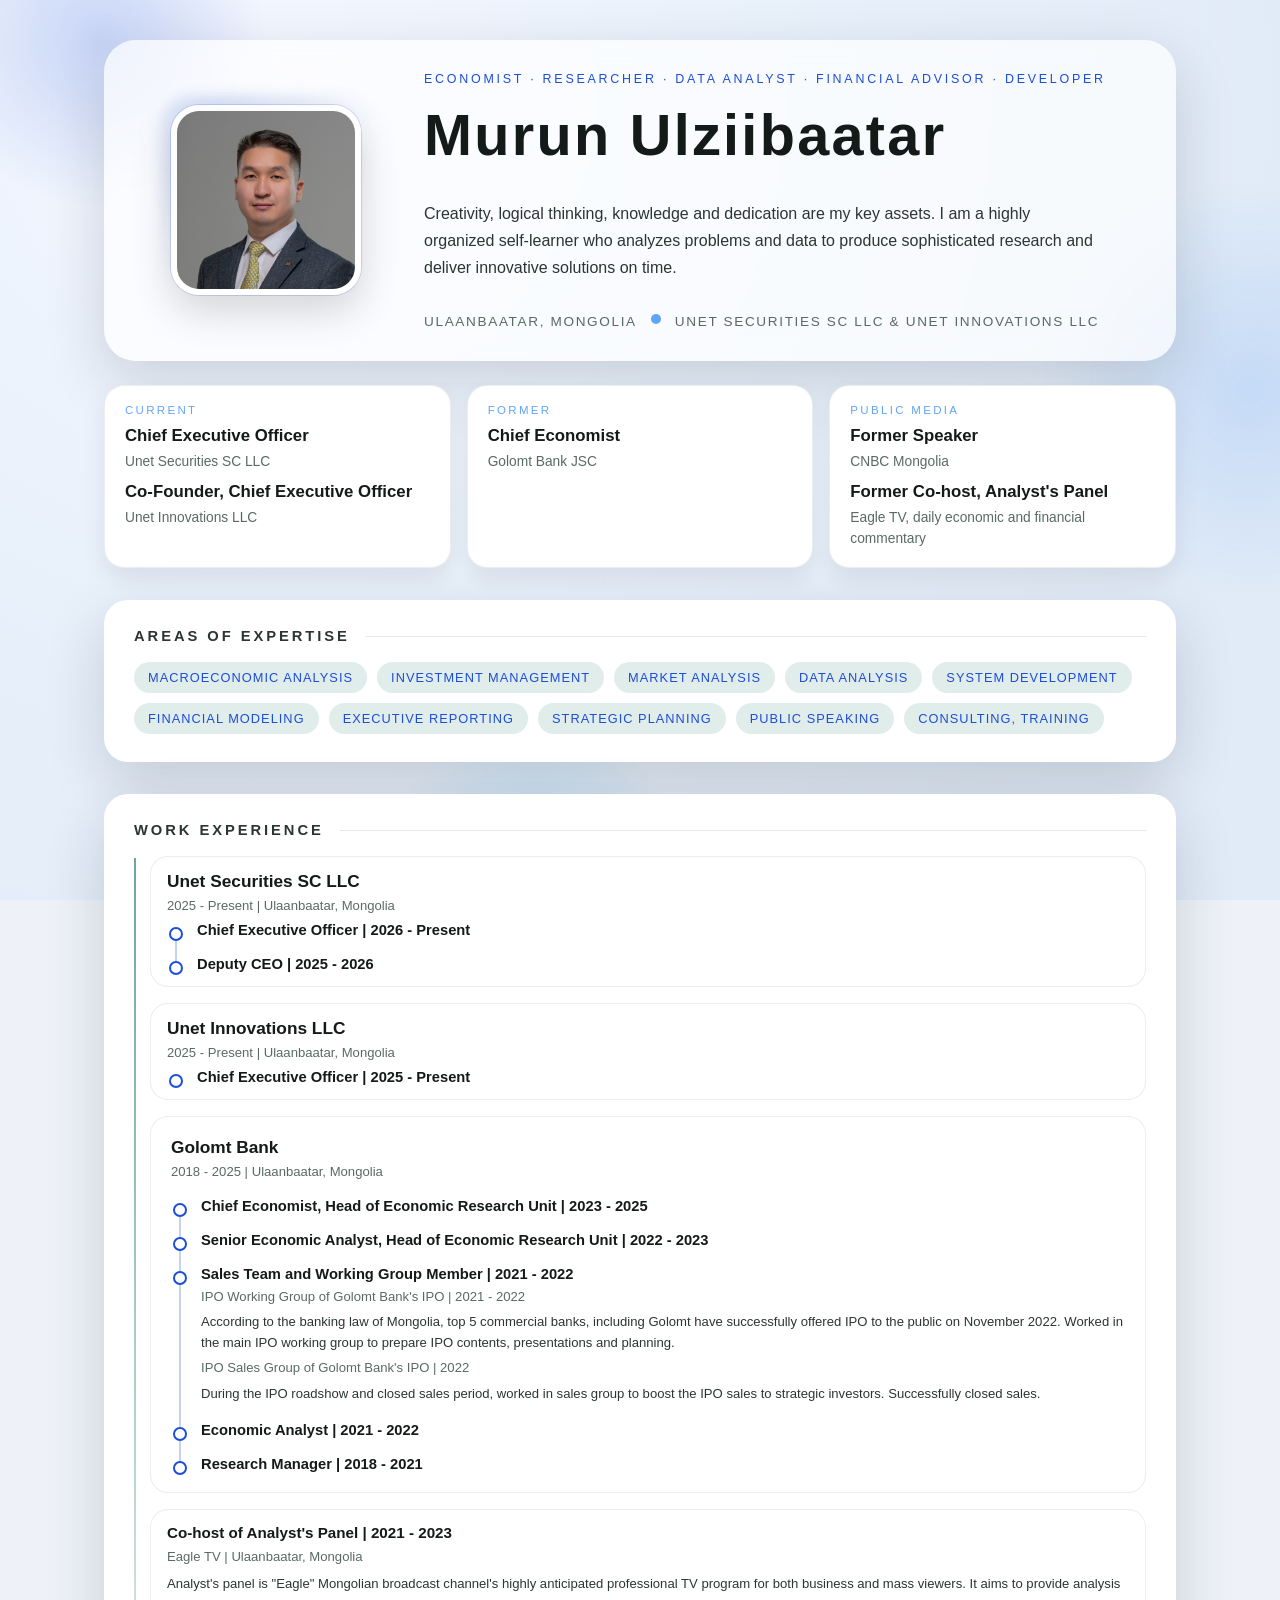
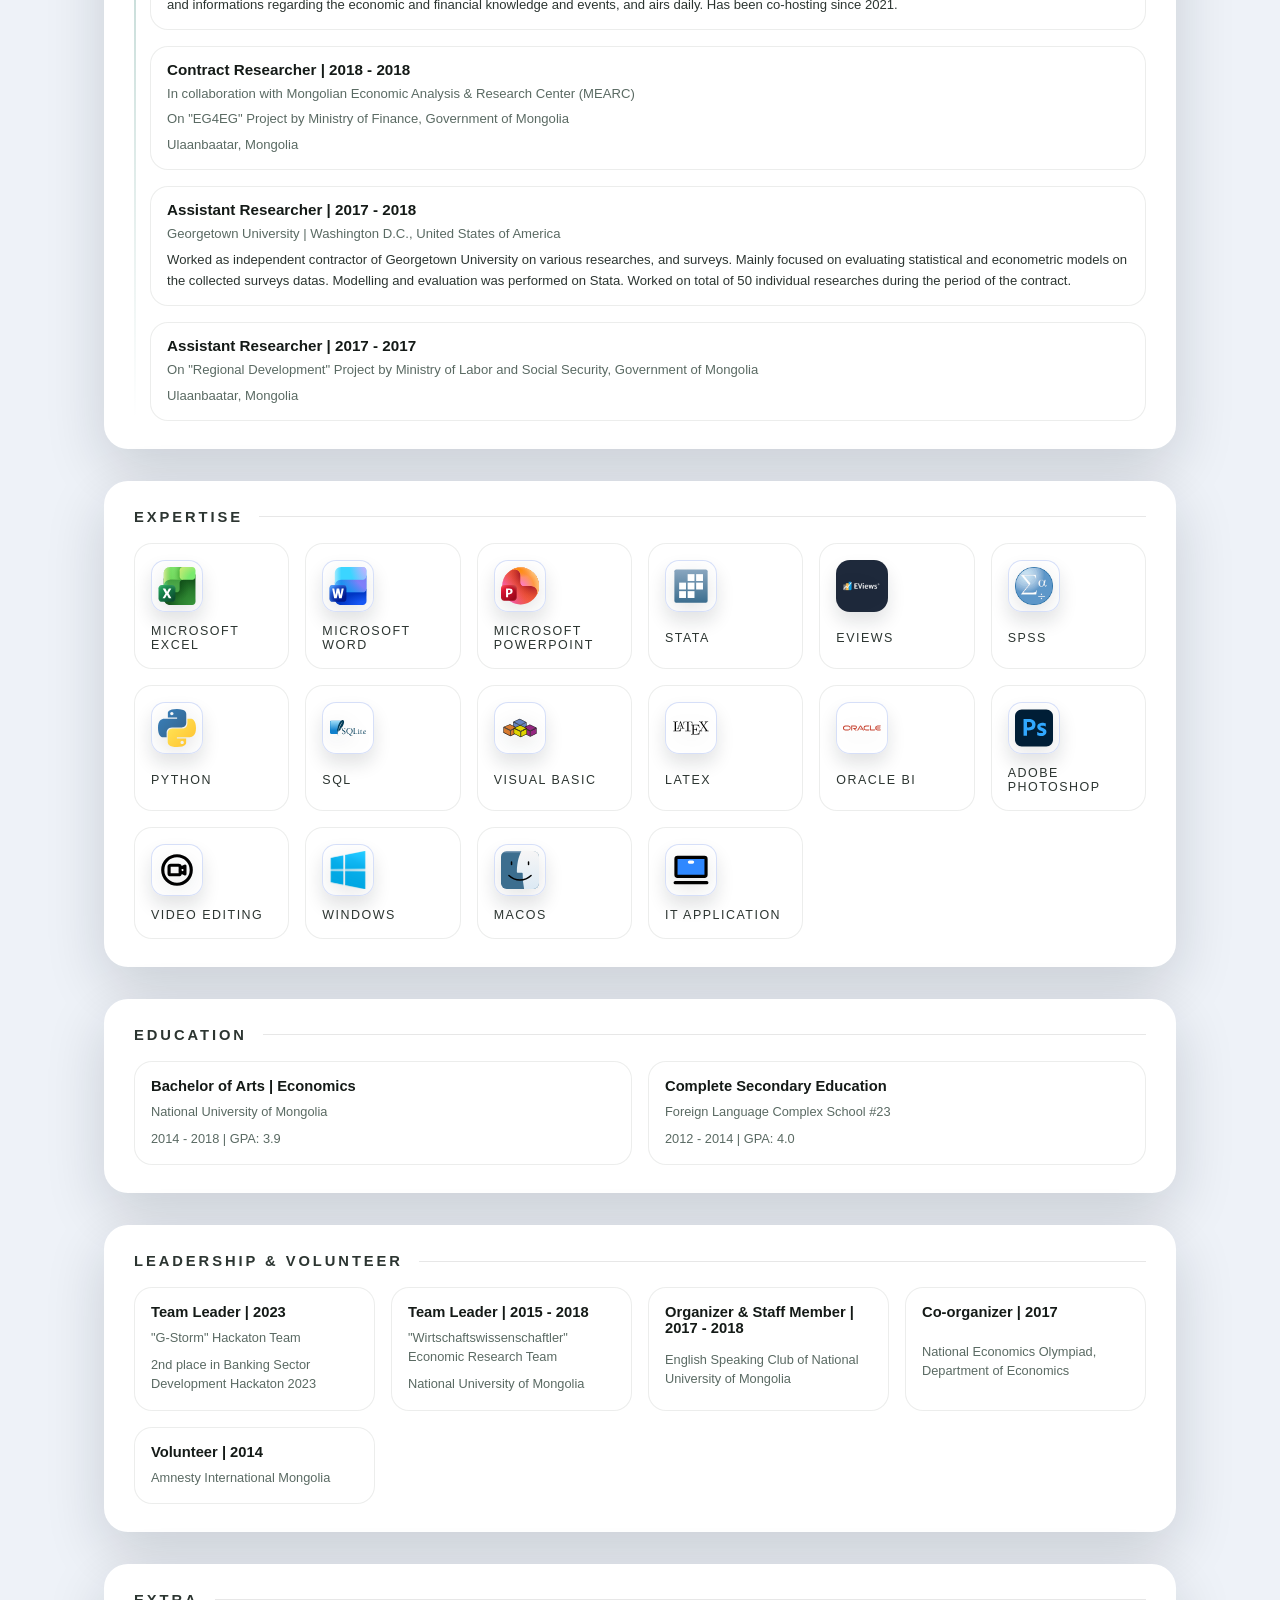
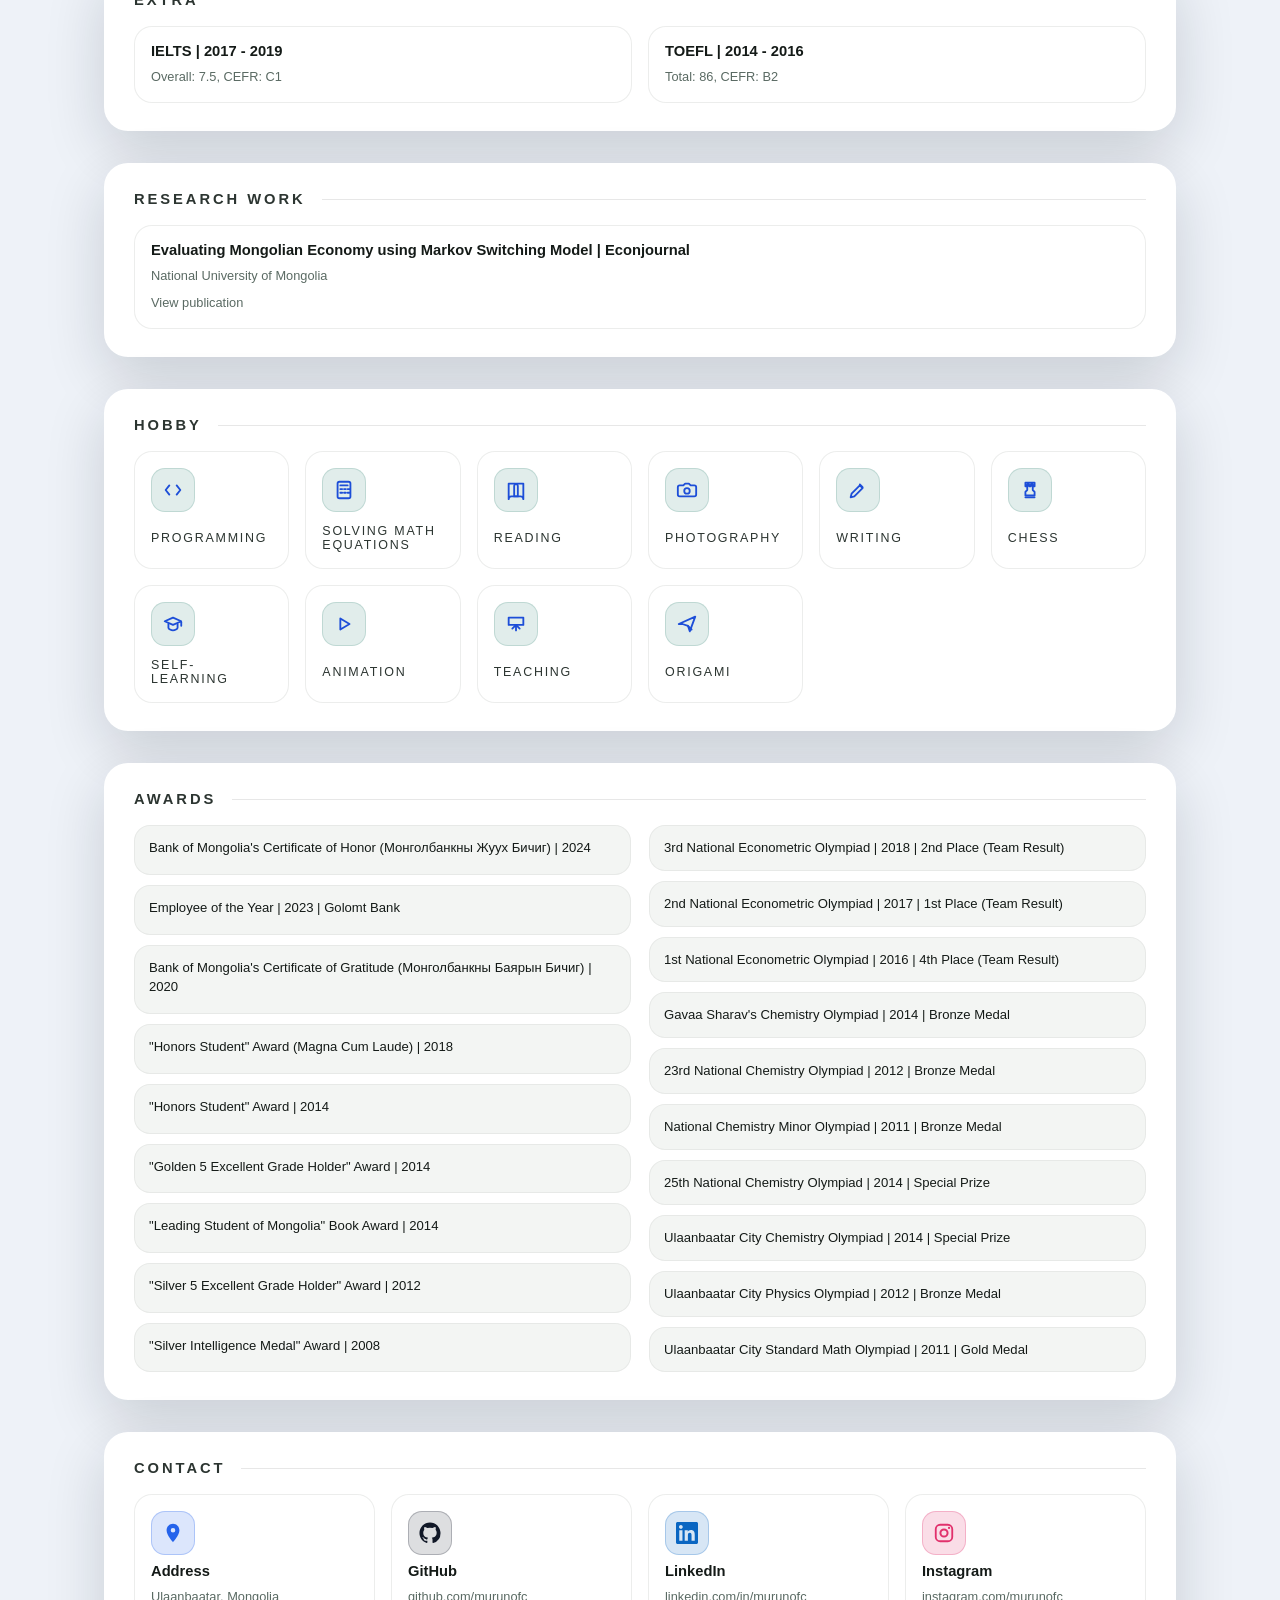
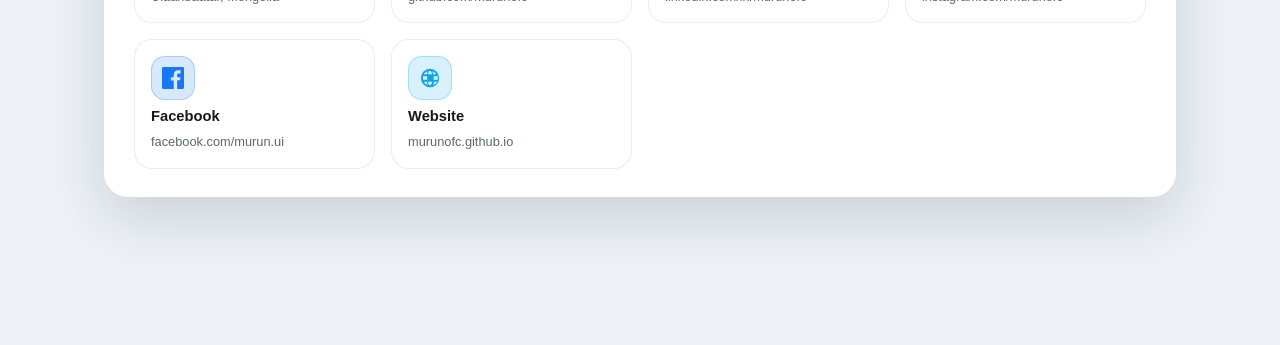
==== commit 96ebbe3b: "Add company timeline and update roles in index.html" ====
--- a/index.html
+++ b/index.html
@@ -375,6 +375,76 @@
             line-height: 1.6;
         }
 
+        .timeline-company {
+            display: grid;
+            gap: 16px;
+            padding: 20px;
+            border-radius: 18px;
+            border: 1px solid rgba(20, 26, 23, 0.08);
+            background: rgba(255, 255, 255, 0.9);
+            transition: transform 0.4s ease, box-shadow 0.4s ease;
+        }
+
+        .timeline-company:hover {
+            transform: translateX(4px);
+            box-shadow: 0 12px 26px rgba(15, 27, 36, 0.12);
+        }
+
+        .company-header {
+            display: grid;
+            gap: 4px;
+        }
+
+        .company-name {
+            margin: 0;
+            font-size: 1.08rem;
+        }
+
+        .company-roles {
+            position: relative;
+            display: grid;
+            gap: 0;
+            margin-left: 8px;
+            padding-left: 22px;
+        }
+
+        .company-roles::before {
+            content: "";
+            position: absolute;
+            top: 7px;
+            bottom: 7px;
+            left: 0;
+            width: 2px;
+            background: rgba(29, 78, 216, 0.25);
+        }
+
+        .company-role {
+            position: relative;
+            display: grid;
+            gap: 5px;
+            padding: 0 0 18px;
+        }
+
+        .company-role:last-child {
+            padding-bottom: 0;
+        }
+
+        .company-role::before {
+            content: "";
+            position: absolute;
+            top: 5px;
+            left: -28px;
+            width: 10px;
+            height: 10px;
+            border: 2px solid var(--accent);
+            border-radius: 50%;
+            background: var(--card);
+        }
+
+        .company-role .timeline-role {
+            font-size: 0.92rem;
+        }
+
         .logo-grid {
             display: grid;
             gap: 16px;
@@ -714,7 +784,7 @@
                     <img src="small.jpg" alt="Murun Ulziibaatar" />
                 </div>
                 <div class="hero-content">
-                    <div class="eyebrow">Economist · Researcher · Data Analyst</div>
+                    <div class="eyebrow">Economist · Researcher · Data Analyst · Financial Advisor · Developer</div>
                     <h1>Murun Ulziibaatar</h1>
                     <p class="summary">
                         Creativity, logical thinking, knowledge and dedication are my key assets. I am a highly
@@ -724,7 +794,7 @@
                     <div class="hero-meta">
                         <span>Ulaanbaatar, Mongolia</span>
                         <span class="pulse" aria-hidden="true"></span>
-                        <span>Unet Innovations LLC</span>
+                        <span>Unet Securities SC LLC & Unet Innovations LLC</span>
                     </div>
                 </div>
             </div>
@@ -732,9 +802,9 @@
                 <div class="highlight-card reveal">
                     <div class="highlight-label">Current</div>
                     <h3>Chief Executive Officer</h3>
-                    <p>Unet Innovations LLC, Unet Financial Group</p>
-                    <h3>Deputy Chief Executive Officer</h3>
-                    <p>Unet Securities SC LLC, Unet Financial Group</p>
+                    <p>Unet Securities SC LLC</p>
+                    <h3>Co-Founder, Chief Executive Officer</h3>
+                    <p>Unet Innovations LLC</p>
                 </div>
                 <div class="highlight-card reveal">
                     <div class="highlight-label">Former</div>
@@ -743,7 +813,7 @@
                 </div>
                 <div class="highlight-card reveal">
                     <div class="highlight-label">Public Media</div>
-                    <h3>Speaker</h3>
+                    <h3>Former Speaker</h3>
                     <p>CNBC Mongolia</p>
                     <h3>Former Co-host, Analyst's Panel</h3>
                     <p>Eagle TV, daily economic and financial commentary</p>
@@ -777,44 +847,63 @@
             </div>
             <div class="timeline">
                 <div class="timeline-item reveal">
-                    <div class="timeline-role">Chief Executive Officer | 2025 - Present</div>
-                    <div class="timeline-meta">Unet Innovations LLC, Unet Financial Group | Ulaanbaatar, Mongolia</div>
+                    <div class="company-header">
+                        <h3 class="company-name">Unet Securities SC LLC</h3>
+                        <div class="timeline-meta">2025 - Present | Ulaanbaatar, Mongolia</div>
+                    </div>
+                    <div class="company-roles">
+                        <div class="company-role">
+                            <div class="timeline-role">Chief Executive Officer | 2026 - Present</div>
+                        </div>
+                        <div class="company-role">
+                            <div class="timeline-role">Deputy CEO | 2025 - 2026</div>
+                        </div>
+                    </div>
                 </div>
                 <div class="timeline-item reveal">
-                    <div class="timeline-role">Deputy Chief Executive Officer | 2025 - Present</div>
-                    <div class="timeline-meta">Unet Securities SC LLC, Unet Financial Group | Ulaanbaatar, Mongolia
-                    </div>
-                </div>
-                <div class="timeline-item reveal">
-                    <div class="timeline-role">Chief Economist, Head of Economic Research Unit | 2023 - 2025</div>
-                    <div class="timeline-meta">Golomt Bank | Ulaanbaatar, Mongolia</div>
-                </div>
-                <div class="timeline-item reveal">
-                    <div class="timeline-role">Senior Economic Analyst, Head of Economic Research Unit | 2022 - 2023
-                    </div>
-                    <div class="timeline-meta">Golomt Bank | Ulaanbaatar, Mongolia</div>
-                </div>
-                <div class="timeline-item reveal">
-                    <div class="timeline-role">Sales Team and Working Group Member | 2021 - 2022</div>
-                    <div class="timeline-meta">
-                        IPO Working Group of Golomt Bank's IPO | 2021 - 2022 | Ulaanbaatar, Mongolia
-                    </div>
-                    <div class="timeline-desc">
-                        According to the banking law of Mongolia, top 5 commercial banks, including Golomt have
-                        successfully offered IPO to the public on November 2022. Worked in the main IPO working
-                        group to prepare IPO contents, presentations and planning.
-                    </div>
-                    <div class="timeline-meta">
-                        IPO Sales Group of Golomt Bank's IPO | 2022 | Ulaanbaatar, Mongolia
-                    </div>
-                    <div class="timeline-desc">
-                        During the IPO roadshow and closed sales period, worked in sales group to boost the IPO
-                        sales to strategic investors. Successfully closed sales.
-                    </div>
-                </div>
-                <div class="timeline-item reveal">
-                    <div class="timeline-role">Economic Analyst | 2021 - 2022</div>
-                    <div class="timeline-meta">Golomt Bank | Ulaanbaatar, Mongolia</div>
+                    <div class="company-header">
+                        <h3 class="company-name">Unet Innovations LLC</h3>
+                        <div class="timeline-meta">2025 - Present | Ulaanbaatar, Mongolia</div>
+                    </div>
+                    <div class="company-roles">
+                        <div class="company-role">
+                            <div class="timeline-role">Chief Executive Officer | 2025 - Present</div>
+                        </div>
+                    </div>
+                </div>
+                <div class="timeline-company reveal">
+                    <div class="company-header">
+                        <h3 class="company-name">Golomt Bank</h3>
+                        <div class="timeline-meta">2018 - 2025 | Ulaanbaatar, Mongolia</div>
+                    </div>
+                    <div class="company-roles">
+                        <div class="company-role">
+                            <div class="timeline-role">Chief Economist, Head of Economic Research Unit | 2023 - 2025</div>
+                        </div>
+                        <div class="company-role">
+                            <div class="timeline-role">Senior Economic Analyst, Head of Economic Research Unit | 2022 - 2023</div>
+                        </div>
+                        <div class="company-role">
+                            <div class="timeline-role">Sales Team and Working Group Member | 2021 - 2022</div>
+                            <div class="timeline-meta">IPO Working Group of Golomt Bank's IPO | 2021 - 2022</div>
+                            <div class="timeline-desc">
+                                According to the banking law of Mongolia, top 5 commercial banks, including Golomt have
+                                successfully offered IPO to the public on November 2022. Worked in the main IPO working
+                                group to prepare IPO contents, presentations and planning.
+                            </div>
+                            <div class="timeline-meta">IPO Sales Group of Golomt Bank's IPO | 2022</div>
+                            <div class="timeline-desc">
+                                During the IPO roadshow and closed sales period, worked in sales group to boost the IPO
+                                sales to strategic investors. Successfully closed sales.
+                            </div>
+                        </div>
+                        <div class="company-role">
+                            <div class="timeline-role">Economic Analyst | 2021 - 2022</div>
+                        </div>
+                        <div class="company-role">
+                            <div class="timeline-role">Research Manager | 2018 - 2021</div>
+                        </div>
+                    </div>
                 </div>
                 <div class="timeline-item reveal">
                     <div class="timeline-role">Co-host of Analyst's Panel | 2021 - 2023</div>
@@ -825,10 +914,6 @@
                         informations regarding the economic and financial knowledge and events, and airs daily.
                         Has been co-hosting since 2021.
                     </div>
-                </div>
-                <div class="timeline-item reveal">
-                    <div class="timeline-role">Research Manager | 2018 - 2021</div>
-                    <div class="timeline-meta">Golomt Bank | Ulaanbaatar, Mongolia</div>
                 </div>
                 <div class="timeline-item reveal">
                     <div class="timeline-role">Contract Researcher | 2018 - 2018</div>
@@ -1826,12 +1911,11 @@
             { threshold: 0.2 }
         );
 
-        reveals.forEach((el, index) => {
-            el.style.transitionDelay = `${index * 0.06}s`;
+        reveals.forEach((el) => {
             observer.observe(el);
         });
 
     </script>
 </body>
 
-</html>+</html>
